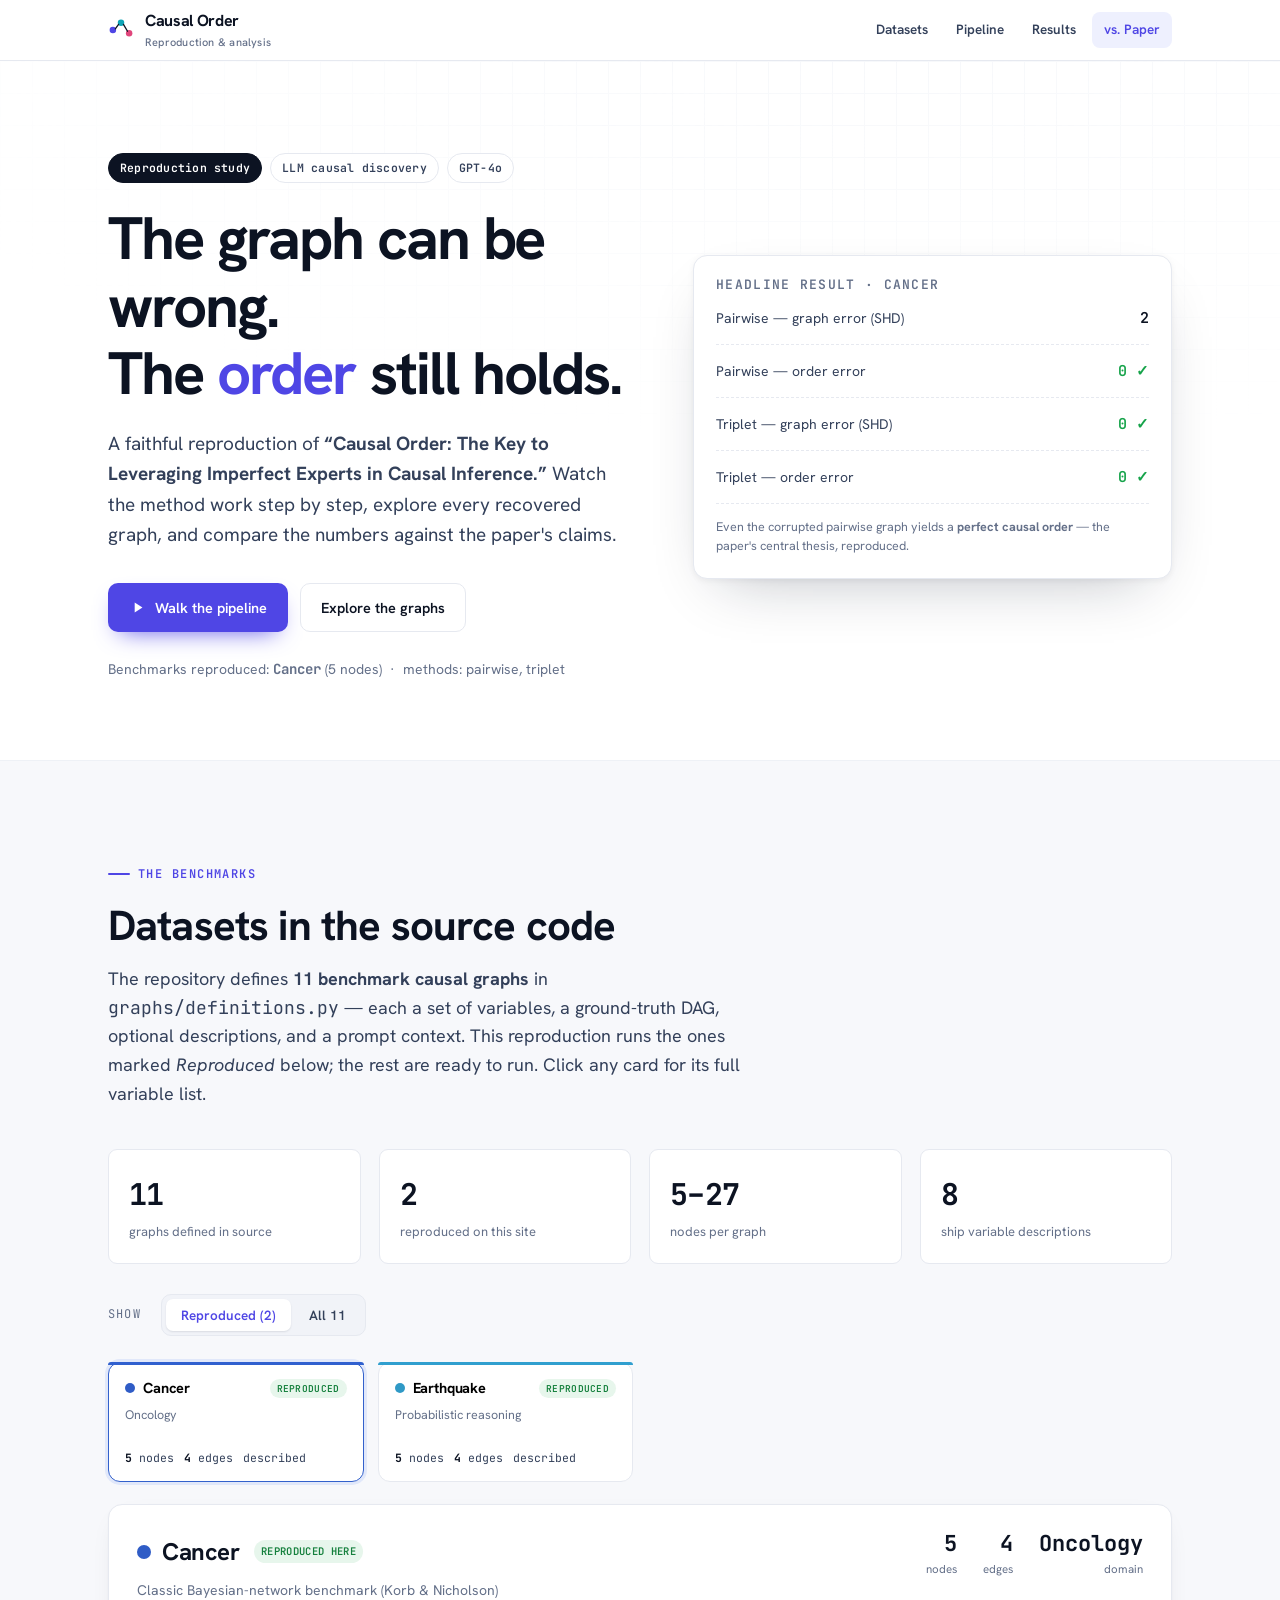
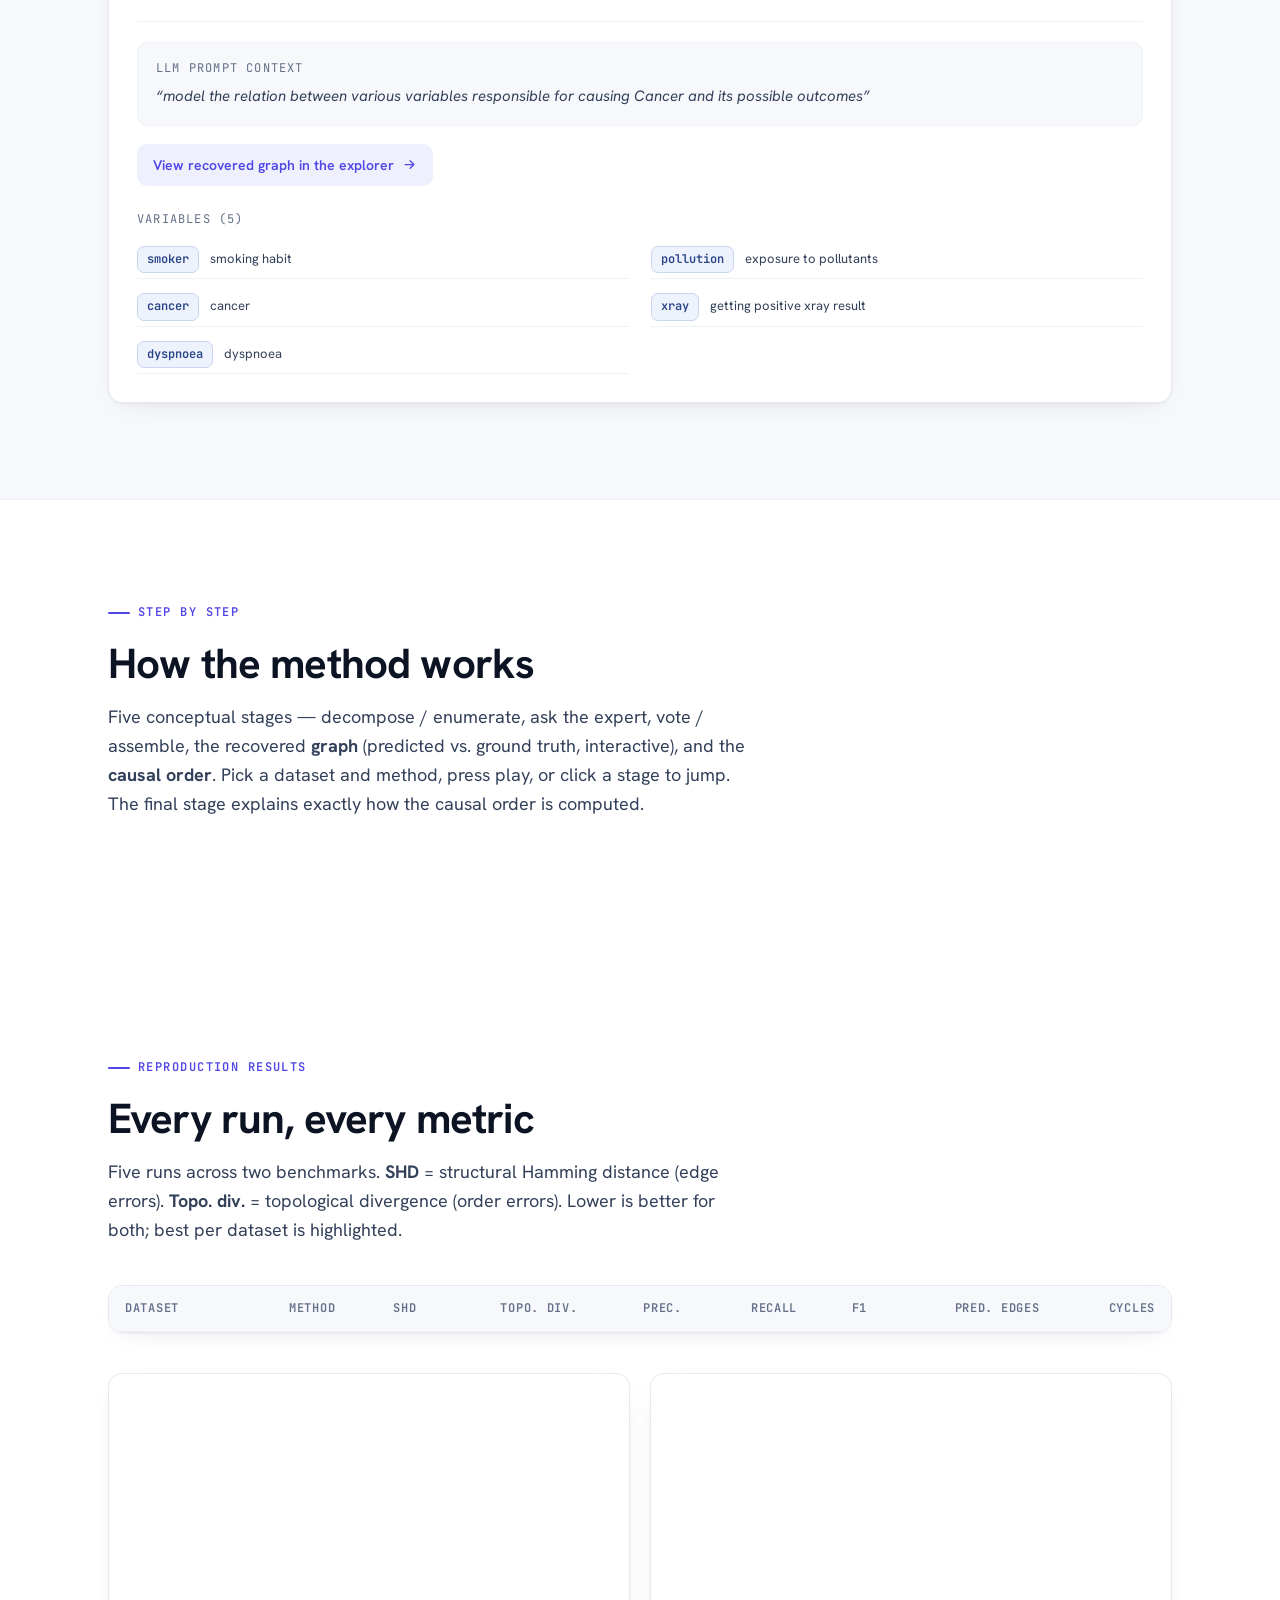
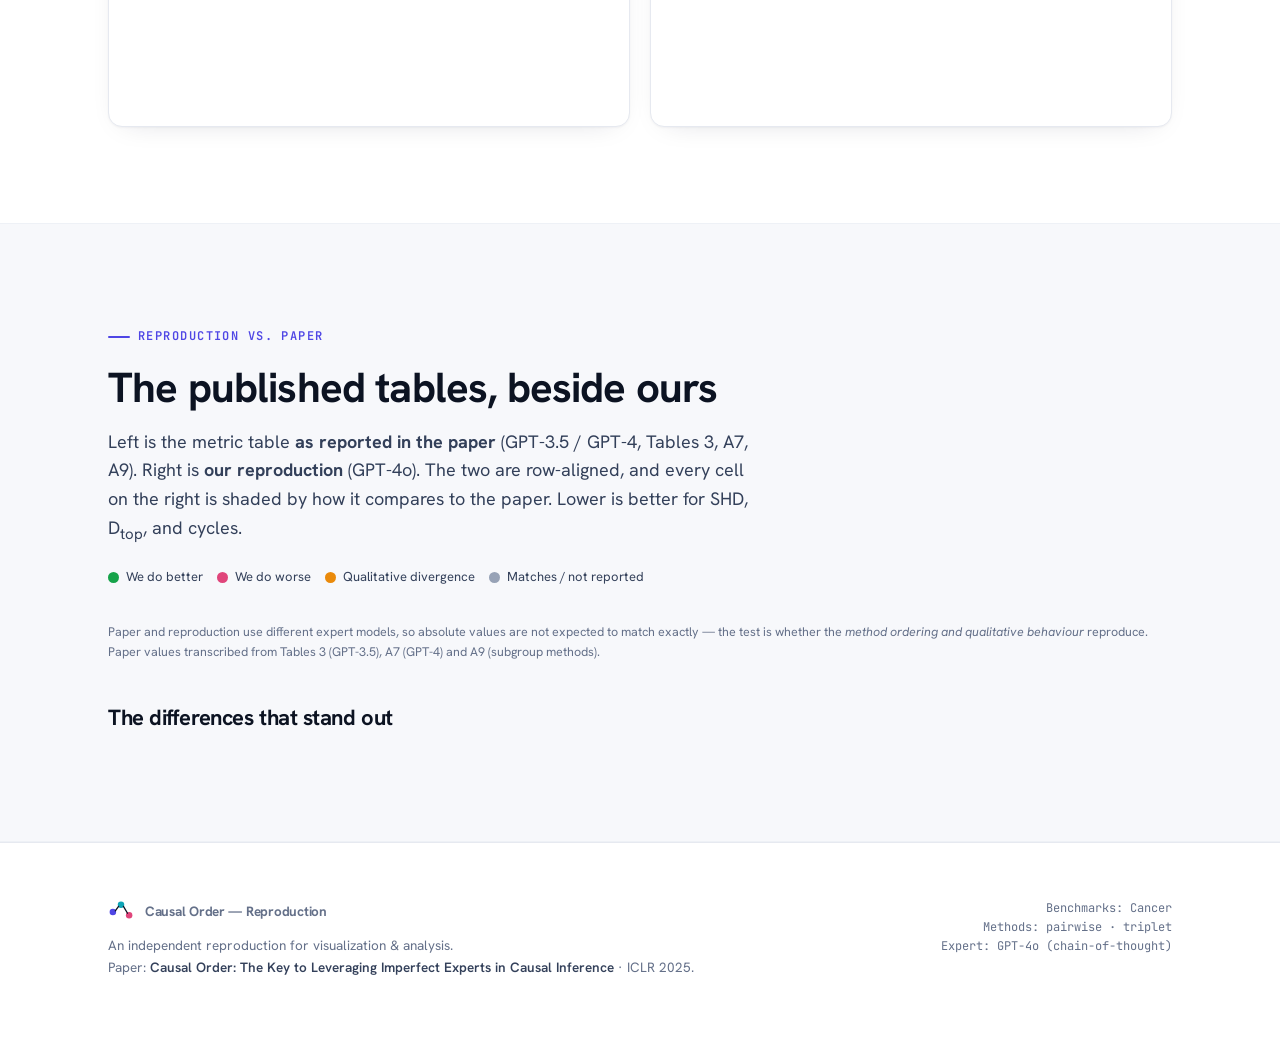
==== ui/index.html @ 35936c07 "first commit" ====
<!DOCTYPE html>
<html lang="en">
<head>
<meta charset="utf-8" />
<meta name="viewport" content="width=device-width, initial-scale=1" />
<title>Causal Order — Reproduction & Analysis</title>
<link rel="preconnect" href="https://fonts.googleapis.com" />
<link rel="preconnect" href="https://fonts.gstatic.com" crossorigin />
<link href="https://fonts.googleapis.com/css2?family=Hanken+Grotesk:wght@400;500;600;700;800&family=JetBrains+Mono:wght@400;500;600&display=swap" rel="stylesheet" />
<link rel="stylesheet" href="styles.css" />
</head>
<body>

<!-- ================= NAV ================= -->
<header class="nav">
  <div class="nav-in">
    <a class="brand" href="#top" style="text-decoration:none;color:inherit">
      <svg class="glyph" viewBox="0 0 32 32" fill="none">
        <circle cx="6" cy="16" r="4" fill="#4f46e5"/>
        <circle cx="16" cy="7" r="4" fill="#0ea5b7"/>
        <circle cx="26" cy="20" r="4" fill="#e0457b"/>
        <path d="M9 14.5 13 9M19 9l5 8.5" stroke="#0c1322" stroke-width="1.6" stroke-linecap="round"/>
      </svg>
      <span>Causal Order<small>Reproduction & analysis</small></span>
    </a>
    <nav class="nav-links">
      <a href="#datasets">Datasets</a>
      <a href="#pipeline">Pipeline</a>
      <a href="#results">Results</a>
      <a href="#comparison">vs. Paper</a>
    </nav>
  </div>
</header>

<a id="top"></a>

<!-- ================= HERO ================= -->
<section class="hero">
  <div class="hero-grid"></div>
  <div class="wrap hero-in">
    <div>
      <div class="tag-row">
        <span class="pill solid">Reproduction study</span>
        <span class="pill">LLM causal discovery</span>
        <span class="pill">GPT-4o</span>
      </div>
      <h1>The graph can be wrong.<br/>The <em style="font-style:normal;color:var(--accent)">order</em> still holds.</h1>
      <p class="sub">A faithful reproduction of <strong>“Causal Order: The Key to Leveraging Imperfect Experts in Causal Inference.”</strong> Watch the method work step by step, explore every recovered graph, and compare the numbers against the paper's claims.</p>
      <div class="cta-row">
        <a class="btn btn-primary" href="#pipeline">
          <svg width="17" height="17" viewBox="0 0 24 24" fill="currentColor"><path d="M8 5v14l11-7z"/></svg>
          Walk the pipeline
        </a>
        <a class="btn btn-ghost" href="#pipeline">Explore the graphs</a>
      </div>
      <p class="by" id="hero-benchmarks">Benchmarks reproduced: <b class="mono">Cancer</b> (5 nodes) &nbsp;·&nbsp; methods: pairwise, triplet</p>
    </div>

    <div class="verdict">
      <h4>Headline result · Cancer</h4>
      <div class="verdict-row"><span class="lab">Pairwise — graph error (SHD)</span><span class="val">2</span></div>
      <div class="verdict-row"><span class="lab">Pairwise — order error</span><span class="val delta-good">0 ✓</span></div>
      <div class="verdict-row"><span class="lab">Triplet — graph error (SHD)</span><span class="val delta-good">0 ✓</span></div>
      <div class="verdict-row"><span class="lab">Triplet — order error</span><span class="val delta-good">0 ✓</span></div>
      <p class="muted" style="font-size:12.5px;margin-top:14px;line-height:1.5">Even the corrupted pairwise graph yields a <b>perfect causal order</b> — the paper's central thesis, reproduced.</p>
    </div>
  </div>
</section>

<!-- ================= DATASETS ================= -->
<section id="datasets" class="band tint">
  <div class="wrap">
    <div class="eyebrow">The benchmarks</div>
    <h2 class="section-title">Datasets in the source code</h2>
    <p class="section-lead">The repository defines <strong>11 benchmark causal graphs</strong> in <code class="mono">graphs/definitions.py</code> — each a set of variables, a ground-truth DAG, optional descriptions, and a prompt context. This reproduction runs the ones marked <em>Reproduced</em> below; the rest are ready to run. Click any card for its full variable list.</p>
    <div class="mt-l" id="datasets-root"></div>
  </div>
</section>

<!-- ================= PIPELINE ================= -->
<section id="pipeline" class="band">
  <div class="wrap">
    <div class="eyebrow">Step by step</div>
    <h2 class="section-title">How the method works</h2>
    <p class="section-lead">Five conceptual stages — decompose / enumerate, ask the expert, vote / assemble, the recovered <strong>graph</strong> (predicted vs. ground truth, interactive), and the <strong>causal order</strong>. Pick a dataset and method, press play, or click a stage to jump. The final stage explains exactly how the causal order is computed.</p>
    <div class="mt-l" id="pipeline-root"></div>
  </div>
</section>

<!-- ================= RESULTS ================= -->
<section id="results" class="band">
  <div class="wrap">
    <div class="eyebrow">Reproduction results</div>
    <h2 class="section-title">Every run, every metric</h2>
    <p class="section-lead"><span id="results-summary">Five runs across two benchmarks.</span> <b>SHD</b> = structural Hamming distance (edge errors). <b>Topo. div.</b> = topological divergence (order errors). Lower is better for both; best per dataset is highlighted.</p>

    <div class="tbl-wrap mt-l">
      <table class="metrics">
        <thead>
          <tr>
            <th>Dataset</th><th>Method</th><th>SHD</th><th>Topo. div.</th>
            <th>Prec.</th><th>Recall</th><th>F1</th><th>Pred. edges</th><th>Cycles</th>
          </tr>
        </thead>
        <tbody id="metrics-tbody"></tbody>
      </table>
    </div>

    <div class="card-grid cols-2 mt-l">
      <div class="card"><div style="height:300px"><canvas id="chart-shd"></canvas></div></div>
      <div class="card"><div style="height:300px"><canvas id="chart-topo"></canvas></div></div>
    </div>
  </div>
</section>

<!-- ================= COMPARISON / CLAIMS ================= -->
<section id="comparison" class="band tint">
  <div class="wrap">
    <div class="eyebrow">Reproduction vs. paper</div>
    <h2 class="section-title">The published tables, beside ours</h2>
    <p class="section-lead">Left is the metric table <strong>as reported in the paper</strong> (GPT-3.5 / GPT-4, Tables 3, A7, A9). Right is <strong>our reproduction</strong> (GPT-4o). The two are row-aligned, and every cell on the right is shaded by how it compares to the paper. Lower is better for SHD, D<sub>top</sub>, and cycles.</p>

    <div class="legend mt-m" style="margin-bottom:20px">
      <span class="item"><span class="dot" style="background:var(--c-correct)"></span>We do better</span>
      <span class="item"><span class="dot" style="background:var(--c-extra)"></span>We do worse</span>
      <span class="item"><span class="dot" style="background:var(--c-reversed)"></span>Qualitative divergence</span>
      <span class="item"><span class="dot" style="background:var(--faint)"></span>Matches / not reported</span>
    </div>

    <div class="compare-pair" id="compare-pair"></div>

    <p class="muted" style="font-size:12.5px;margin-top:14px">Paper and reproduction use different expert models, so absolute values are not expected to match exactly — the test is whether the <em>method ordering and qualitative behaviour</em> reproduce. Paper values transcribed from Tables 3 (GPT-3.5), A7 (GPT-4) and A9 (subgroup methods).</p>

    <h3 style="font-size:22px;margin:44px 0 14px;letter-spacing:-.02em">The differences that stand out</h3>
    <div class="diff-grid" id="diff-grid"></div>
  </div>
</section>

<!-- ================= FOOTER ================= -->
<footer class="footer">
  <div class="wrap footer-grid">
    <div>
      <div class="brand" style="margin-bottom:10px">
        <svg class="glyph" viewBox="0 0 32 32" fill="none" width="22" height="22">
          <circle cx="6" cy="16" r="4" fill="#4f46e5"/><circle cx="16" cy="7" r="4" fill="#0ea5b7"/><circle cx="26" cy="20" r="4" fill="#e0457b"/>
          <path d="M9 14.5 13 9M19 9l5 8.5" stroke="#0c1322" stroke-width="1.6" stroke-linecap="round"/>
        </svg>
        <span>Causal Order — Reproduction</span>
      </div>
      <p>An independent reproduction for visualization &amp; analysis.<br/>Paper: <a href="https://arxiv.org/pdf/2310.15117" target="_blank" rel="noopener">Causal Order: The Key to Leveraging Imperfect Experts in Causal Inference</a> · ICLR 2025.</p>
    </div>
    <div style="text-align:right">
      <p class="mono" id="footer-benchmarks" style="font-size:12px">Benchmarks: Cancer<br/>Methods: pairwise · triplet<br/>Expert: GPT-4o (chain-of-thought)</p>
    </div>
  </div>
</footer>

<!-- ================= SCRIPTS ================= -->
<script src="vendor/vis-network.min.js"></script>
<script src="vendor/chart.umd.min.js"></script>
<script src="data/traces_report.js"></script>
<script src="data/paper_reference.js"></script>
<script src="js/core.js"></script>
<script src="js/datasets.js"></script>
<script src="js/datasets_view.js"></script>
<script src="js/graph.js"></script>
<script src="js/pipeline.js"></script>
<script src="js/app.js"></script>
</body>
</html>
---- ui/styles.css ----
/* ============================================================
   Causal Order — Reproduction Site
   Design system + layout
   ============================================================ */

:root {
  /* Type */
  --font-sans: "Hanken Grotesk", -apple-system, BlinkMacSystemFont, "Segoe UI", sans-serif;
  --font-mono: "JetBrains Mono", ui-monospace, "SF Mono", Menlo, monospace;

  /* Ink + surfaces */
  --ink:        #0c1322;
  --ink-2:      #33405a;
  --muted:      #647089;
  --faint:      #97a2b6;
  --line:       #e6e9f0;
  --line-soft:  #eef1f6;
  --bg:         #ffffff;
  --bg-tint:    #f7f8fb;
  --bg-sink:    #f1f3f8;

  /* Brand */
  --accent:     #4f46e5;   /* indigo */
  --accent-2:   #0ea5b7;   /* teal   */
  --accent-ink: #3730a3;
  --accent-wash:#eef0fe;

  /* Semantic edge categories */
  --c-correct:   #16a34a;
  --c-correct-w: #e7f6ec;
  --c-reversed:  #ea8a0b;
  --c-reversed-w:#fdf0db;
  --c-extra:     #e0457b;
  --c-extra-w:   #fce4ee;
  --c-missing:   #94a3b8;
  --c-missing-w: #eef1f5;
  --c-uncertain: #8b5cf6;
  --c-uncertain-w:#f1ecfd;

  --radius:   14px;
  --radius-s: 9px;
  --shadow:   0 1px 2px rgba(13,22,44,.04), 0 8px 28px -16px rgba(13,22,44,.18);
  --shadow-lg:0 2px 6px rgba(13,22,44,.05), 0 24px 60px -28px rgba(13,22,44,.30);

  --maxw: 1120px;
}

* { box-sizing: border-box; }
html { scroll-behavior: smooth; scroll-padding-top: 76px; }

body {
  margin: 0;
  font-family: var(--font-sans);
  color: var(--ink);
  background: var(--bg);
  line-height: 1.6;
  -webkit-font-smoothing: antialiased;
  text-rendering: optimizeLegibility;
}

h1, h2, h3, h4 { font-weight: 700; line-height: 1.12; letter-spacing: -.02em; margin: 0; }
p { margin: 0; }
a { color: var(--accent); text-decoration: none; }
a:hover { text-decoration: underline; }

.mono { font-family: var(--font-mono); }
.wrap { max-width: var(--maxw); margin: 0 auto; padding: 0 28px; }

/* ---------- Top nav ---------- */
.nav {
  position: sticky; top: 0; z-index: 100;
  background: rgba(255,255,255,.82);
  backdrop-filter: saturate(180%) blur(14px);
  border-bottom: 1px solid var(--line);
}
.nav-in {
  max-width: var(--maxw); margin: 0 auto; padding: 0 28px;
  height: 60px; display: flex; align-items: center; gap: 22px;
}
.brand { display: flex; align-items: center; gap: 11px; font-weight: 700; letter-spacing: -.02em; }
.brand .glyph {
  width: 26px; height: 26px; flex: none;
}
.brand small { display: block; font-weight: 500; font-size: 11px; color: var(--muted); letter-spacing: .02em; }
.nav-links { display: flex; gap: 4px; margin-left: auto; }
.nav-links a {
  color: var(--ink-2); font-size: 13.5px; font-weight: 600;
  padding: 7px 12px; border-radius: 8px; text-decoration: none;
  transition: background .15s, color .15s;
}
.nav-links a:hover { background: var(--bg-sink); color: var(--ink); }
.nav-links a.active { color: var(--accent); background: var(--accent-wash); }
.nav-ghost { font-size: 13px; font-weight: 600; color: var(--muted); }

@media (max-width: 860px){ .nav-links { display: none; } }

/* ---------- Section frame ---------- */
section { scroll-margin-top: 70px; }
.band { padding: 96px 0; }
.band.tint { background: var(--bg-tint); border-top: 1px solid var(--line-soft); border-bottom: 1px solid var(--line-soft); }
.band.sink { background: var(--bg-sink); }

.eyebrow {
  display: inline-flex; align-items: center; gap: 8px;
  font-family: var(--font-mono); font-size: 12px; font-weight: 600;
  letter-spacing: .12em; text-transform: uppercase; color: var(--accent);
  margin-bottom: 18px;
}
.eyebrow::before { content:""; width: 22px; height: 2px; background: var(--accent); border-radius: 2px; }
.section-title { font-size: clamp(28px, 4vw, 42px); }
.section-lead { font-size: 18px; color: var(--ink-2); max-width: 64ch; margin-top: 16px; }

/* ---------- Hero ---------- */
.hero { position: relative; overflow: hidden; padding: 92px 0 80px; }
.hero-grid {
  position: absolute; inset: 0; pointer-events: none; opacity: .5;
  background-image:
    linear-gradient(var(--line-soft) 1px, transparent 1px),
    linear-gradient(90deg, var(--line-soft) 1px, transparent 1px);
  background-size: 32px 32px;
  -webkit-mask-image: radial-gradient(120% 80% at 70% 0%, #000 0%, transparent 70%);
          mask-image: radial-gradient(120% 80% at 70% 0%, #000 0%, transparent 70%);
}
.hero-in { position: relative; display: grid; grid-template-columns: 1.05fr .95fr; gap: 56px; align-items: center; }
.tag-row { display: flex; flex-wrap: wrap; gap: 8px; margin-bottom: 22px; }
.pill {
  font-family: var(--font-mono); font-size: 11.5px; font-weight: 600; letter-spacing: .02em;
  padding: 5px 11px; border-radius: 999px; border: 1px solid var(--line);
  background: #fff; color: var(--ink-2);
}
.pill.solid { background: var(--ink); color: #fff; border-color: var(--ink); }
.hero h1 { font-size: clamp(34px, 5.4vw, 60px); letter-spacing: -.035em; }
.hero .sub { font-size: 19px; color: var(--ink-2); margin-top: 22px; max-width: 54ch; }
.hero .by { margin-top: 26px; font-size: 14px; color: var(--muted); }
.cta-row { display: flex; flex-wrap: wrap; gap: 12px; margin-top: 32px; }
.btn {
  display: inline-flex; align-items: center; gap: 9px;
  font-weight: 600; font-size: 14.5px; padding: 12px 20px; border-radius: 10px;
  border: 1px solid transparent; cursor: pointer; transition: transform .12s, box-shadow .15s, background .15s;
}
.btn:hover { text-decoration: none; transform: translateY(-1px); }
.btn-primary { background: var(--accent); color: #fff; box-shadow: 0 10px 24px -12px var(--accent); }
.btn-primary:hover { background: #4338ca; }
.btn-ghost { background: #fff; color: var(--ink); border-color: var(--line); }
.btn-ghost:hover { border-color: var(--faint); }

/* Hero verdict card */
.verdict {
  background: #fff; border: 1px solid var(--line); border-radius: var(--radius);
  box-shadow: var(--shadow-lg); padding: 22px;
}
.verdict h4 { font-size: 13px; text-transform: uppercase; letter-spacing: .1em; color: var(--muted); font-family: var(--font-mono); font-weight: 600; }
.verdict-row { display: flex; align-items: baseline; justify-content: space-between; gap: 16px; padding: 14px 0; border-bottom: 1px dashed var(--line); }
.verdict-row:last-child { border-bottom: 0; padding-bottom: 2px; }
.verdict-row .lab { font-size: 14px; color: var(--ink-2); }
.verdict-row .val { font-family: var(--font-mono); font-weight: 600; font-size: 15px; }
.delta-good { color: var(--c-correct); }
.delta-bad  { color: var(--c-extra); }

@media (max-width: 920px){
  .hero-in { grid-template-columns: 1fr; gap: 40px; }
}

/* ---------- Stat strip ---------- */
.stat-strip { display: grid; grid-template-columns: repeat(4, 1fr); gap: 18px; margin-top: 4px; }
.stat {
  background: #fff; border: 1px solid var(--line); border-radius: var(--radius-s); padding: 20px;
}
.stat .n { font-family: var(--font-mono); font-size: 30px; font-weight: 700; letter-spacing: -.02em; }
.stat .l { font-size: 13px; color: var(--muted); margin-top: 4px; }
@media (max-width: 760px){ .stat-strip { grid-template-columns: repeat(2,1fr); } }

/* ---------- Generic card ---------- */
.card {
  background: #fff; border: 1px solid var(--line); border-radius: var(--radius);
  box-shadow: var(--shadow); padding: 26px;
}
.card-grid { display: grid; gap: 20px; }
.cols-2 { grid-template-columns: 1fr 1fr; }
.cols-3 { grid-template-columns: repeat(3,1fr); }
@media (max-width: 860px){ .cols-2, .cols-3 { grid-template-columns: 1fr; } }

/* ---------- Toggles / segmented ---------- */
.controls { display: flex; flex-wrap: wrap; gap: 18px; align-items: center; margin-bottom: 26px; }
.seg { display: inline-flex; background: var(--bg-sink); border: 1px solid var(--line); border-radius: 10px; padding: 4px; gap: 3px; }
.seg button {
  font-family: var(--font-sans); font-weight: 600; font-size: 13.5px;
  border: 0; background: transparent; color: var(--ink-2); cursor: pointer;
  padding: 7px 15px; border-radius: 7px; transition: all .15s; white-space: nowrap;
}
.seg button:hover { color: var(--ink); }
.seg button.on { background: #fff; color: var(--accent); box-shadow: 0 1px 2px rgba(13,22,44,.10); }
.seg-label { font-size: 12px; font-family: var(--font-mono); text-transform: uppercase; letter-spacing: .1em; color: var(--muted); margin-right: 2px; }

/* ---------- Legend ---------- */
.legend { display: flex; flex-wrap: wrap; gap: 14px; }
.legend .item { display: inline-flex; align-items: center; gap: 7px; font-size: 13px; color: var(--ink-2); }
.swatch { width: 22px; height: 0; border-top-width: 3px; border-top-style: solid; border-radius: 3px; }
.swatch.dash { border-top-style: dashed; }
.dot { width: 11px; height: 11px; border-radius: 50%; }

/* ---------- Graph panels ---------- */
.graph-pair { display: grid; grid-template-columns: 1fr 1fr; gap: 20px; }
@media (max-width: 860px){ .graph-pair { grid-template-columns: 1fr; } }
.graph-card { background: #fff; border: 1px solid var(--line); border-radius: var(--radius); overflow: hidden; box-shadow: var(--shadow); }
.graph-head { display: flex; align-items: center; justify-content: space-between; padding: 14px 18px; border-bottom: 1px solid var(--line-soft); }
.graph-head h4 { font-size: 15px; }
.graph-head .tag { font-family: var(--font-mono); font-size: 11px; color: var(--muted); }
.graph-canvas { height: 420px; background:
  radial-gradient(circle at 1px 1px, var(--line) 1px, transparent 0) 0 0 / 22px 22px;
  background-color: #fcfcfe; }
.graph-canvas.tall { height: 480px; }

/* ---------- Metric table ---------- */
.tbl-wrap { overflow-x: auto; border: 1px solid var(--line); border-radius: var(--radius); background: #fff; box-shadow: var(--shadow); }
table.metrics { width: 100%; border-collapse: collapse; font-size: 14px; min-width: 720px; }
table.metrics th, table.metrics td { padding: 13px 16px; text-align: right; border-bottom: 1px solid var(--line-soft); }
table.metrics th { font-size: 12px; font-family: var(--font-mono); text-transform: uppercase; letter-spacing: .06em; color: var(--muted); font-weight: 600; background: var(--bg-tint); position: sticky; top: 0; }
table.metrics td:first-child, table.metrics th:first-child { text-align: left; }
table.metrics tbody tr:hover { background: var(--bg-tint); }
table.metrics td.num { font-family: var(--font-mono); }
table.metrics .best { color: var(--c-correct); font-weight: 700; }

/* comparison table */
.th-sub { display: block; font-size: 9.5px; font-weight: 500; letter-spacing: .02em; text-transform: none; color: var(--faint); margin-top: 2px; }
td.cmp { white-space: nowrap; }
.cmp-paper { color: var(--muted); }
.cmp-arrow { color: var(--faint); margin: 0 6px; font-size: 12px; }
.cmp-ours { font-weight: 700; padding: 2px 7px; border-radius: 6px; }
.cmp-match .cmp-ours { color: var(--ink-2); }
.cmp-better .cmp-ours { color: #15803d; background: var(--c-correct-w); }
.cmp-worse .cmp-ours { color: #be185d; background: var(--c-extra-w); }
.cmp-diverge .cmp-ours { color: #b45309; background: var(--c-reversed-w); }
.cmp-note { font-size: 12.5px; color: var(--ink-2); white-space: normal; max-width: 360px; line-height: 1.5; }
.cmp-alt { display: block; font-family: var(--font-mono); font-size: 10.5px; color: var(--faint); margin-top: 4px; }

/* two published-style tables side by side */
.compare-pair { display: grid; grid-template-columns: 1fr 1fr; gap: 20px; align-items: start; }
@media (max-width: 860px){ .compare-pair { grid-template-columns: 1fr; } }
.cp-card { background: #fff; border: 1px solid var(--line); border-radius: var(--radius); box-shadow: var(--shadow); overflow: hidden; }
.cp-ours { border-color: #cdd2fb; box-shadow: 0 0 0 1px #cdd2fb, var(--shadow); }
.cp-head { display: flex; align-items: center; justify-content: space-between; gap: 12px; padding: 16px 18px; border-bottom: 1px solid var(--line-soft); }
.cp-paper .cp-head { background: var(--bg-tint); }
.cp-ours .cp-head { background: var(--accent-wash); }
.cp-head h4 { font-size: 16px; }
.cp-sub { display: block; font-family: var(--font-mono); font-size: 11px; color: var(--muted); margin-top: 3px; }
.cp-tag { font-family: var(--font-mono); font-size: 10.5px; font-weight: 600; text-transform: uppercase; letter-spacing: .04em; padding: 4px 9px; border-radius: 999px; background: #fff; border: 1px solid var(--line); color: var(--ink-2); white-space: nowrap; }
.cp-ours .cp-tag { background: var(--accent); color: #fff; border-color: var(--accent); }
table.cp-table { min-width: 0; }
table.cp-table th { background: transparent; }
.cp-run { white-space: nowrap; }
.cp-run .cp-g { font-weight: 700; margin-right: 8px; }
.cp-cell { font-weight: 700; }
.cp-cell.cmp-better { color: #15803d; background: var(--c-correct-w); }
.cp-cell.cmp-worse  { color: #be185d; background: var(--c-extra-w); }
.cp-cell.cmp-diverge{ color: #b45309; background: var(--c-reversed-w); }
.cp-cell.cmp-match  { color: var(--ink-2); }

/* key-difference cards */
.diff-grid { display: grid; grid-template-columns: repeat(3, 1fr); gap: 16px; }
@media (max-width: 900px){ .diff-grid { grid-template-columns: 1fr; } }
.diff-card { background: #fff; border: 1px solid var(--line); border-left-width: 4px; border-radius: var(--radius-s); padding: 18px; box-shadow: var(--shadow); }
.diff-better  { border-left-color: var(--c-correct); }
.diff-worse   { border-left-color: var(--c-extra); }
.diff-diverge { border-left-color: var(--c-reversed); }
.diff-top { display: flex; align-items: center; justify-content: space-between; gap: 10px; margin-bottom: 14px; }
.diff-run { font-weight: 700; font-size: 14.5px; letter-spacing: -.01em; }
.diff-badge { font-size: 11px; font-weight: 700; padding: 4px 9px; border-radius: 999px; white-space: nowrap; }
.diff-b-better  { background: var(--c-correct-w); color: #15803d; }
.diff-b-worse   { background: var(--c-extra-w); color: #be185d; }
.diff-b-diverge { background: var(--c-reversed-w); color: #b45309; }
.diff-nums { display: flex; flex-wrap: wrap; gap: 8px; margin-bottom: 13px; }
.dpill { display: inline-flex; flex-direction: column; gap: 2px; background: var(--bg-tint); border: 1px solid var(--line-soft); border-radius: 8px; padding: 7px 10px; }
.dpill-l { font-family: var(--font-mono); font-size: 10px; text-transform: uppercase; letter-spacing: .04em; color: var(--muted); }
.dpill-l sub { font-size: 8px; }
.dpill-v { font-family: var(--font-mono); font-size: 14px; color: var(--faint); }
.dpill-paper { color: var(--muted); font-weight: 600; }
.dpill-ours { color: var(--ink); font-weight: 700; margin-left: 2px; }
.diff-note { font-size: 13px; color: var(--ink-2); line-height: 1.55; }
.diff-alt { font-size: 10.5px; color: var(--faint); margin-top: 8px; }
.row-method { display: flex; align-items: center; gap: 9px; font-weight: 600; }
.chip { font-family: var(--font-mono); font-size: 11px; padding: 2px 8px; border-radius: 6px; background: var(--bg-sink); color: var(--ink-2); }
.chip.tri { background: var(--accent-wash); color: var(--accent-ink); }
.chip.quad{ background: #e6f7f4; color: #0f766e; }
.chip.pair{ background: #fbeae5; color: #b4451f; }

/* ---------- Pipeline ---------- */
.pipe-stage-rail { display: flex; gap: 8px; flex-wrap: wrap; margin-bottom: 22px; }
.pipe-stage-btn {
  flex: 1 1 0; min-width: 120px; text-align: left; cursor: pointer;
  background: #fff; border: 1px solid var(--line); border-radius: 10px; padding: 12px 14px;
  transition: all .15s;
}
.pipe-stage-btn:hover { border-color: var(--faint); }
.pipe-stage-btn.on { border-color: var(--accent); box-shadow: 0 0 0 3px var(--accent-wash); }
.pipe-stage-btn .k { font-family: var(--font-mono); font-size: 11px; color: var(--muted); }
.pipe-stage-btn .t { font-weight: 700; font-size: 14px; margin-top: 3px; }
.pipe-stage-btn.done .k { color: var(--c-correct); }

.pipe-canvas { min-height: 440px; background: #fff; border: 1px solid var(--line); border-radius: var(--radius); box-shadow: var(--shadow); padding: 30px; position: relative; overflow: hidden; }
.pipe-controls { display: flex; align-items: center; gap: 12px; margin-top: 18px; }
.icon-btn { width: 42px; height: 42px; border-radius: 10px; border: 1px solid var(--line); background: #fff; cursor: pointer; display: grid; place-items: center; color: var(--ink); transition: all .15s; }
.icon-btn:hover { border-color: var(--faint); background: var(--bg-tint); }
.icon-btn.primary { background: var(--accent); color: #fff; border-color: var(--accent); }
.progress { flex: 1; height: 6px; background: var(--bg-sink); border-radius: 999px; overflow: hidden; }
.progress > i { display: block; height: 100%; width: 0; background: var(--accent); border-radius: 999px; transition: width .4s ease; }

.stage-title { font-size: 22px; margin-bottom: 4px; }
.stage-sub { color: var(--muted); font-size: 14.5px; margin-bottom: 22px; }

/* fade-in helper */
.fx { opacity: 0; transform: translateY(8px); }
.fx.in { opacity: 1; transform: none; transition: opacity .5s ease, transform .5s ease; }

/* node token */
.ntok { display: inline-flex; align-items: center; gap: 7px; padding: 5px 11px; border-radius: 999px; font-size: 13px; font-weight: 600; border: 1px solid var(--line); background: #fff; }
.ntok .dot { width: 9px; height: 9px; }

/* how-the-order-is-computed */
.order-how { background: linear-gradient(180deg, #fff, var(--bg-tint)); }
.how-steps { display: grid; grid-template-columns: 1fr 1fr; gap: 16px 26px; }
@media (max-width: 760px){ .how-steps { grid-template-columns: 1fr; } }
.how-step { display: flex; gap: 13px; align-items: flex-start; }
.how-k { flex: none; width: 28px; height: 28px; border-radius: 8px; display: grid; place-items: center; font-family: var(--font-mono); font-weight: 700; font-size: 13px; color: #fff; background: var(--accent); }
.how-t { font-weight: 700; font-size: 15px; margin-bottom: 3px; letter-spacing: -.01em; }
.how-b { font-size: 13.5px; color: var(--ink-2); line-height: 1.55; }
.how-b .mono, .how-metric .mono { font-size: 12.5px; background: var(--bg-sink); padding: 1px 5px; border-radius: 5px; }
.how-formula { margin-top: 20px; padding-top: 18px; border-top: 1px dashed var(--line); font-size: 14px; color: var(--ink-2); line-height: 1.6; }
.how-formula b { color: var(--ink); }
.how-metric { margin-top: 14px; background: var(--accent-wash); border: 1px solid #dfe3fd; border-radius: 10px; padding: 12px 15px; font-size: 13.5px; color: var(--accent-ink); }
.how-metric .how-arrow { color: var(--accent); margin: 0 7px; font-weight: 700; }
.how-metric .mono { background: #fff; }

/* subgroup chips */
.subgroup-grid { display: flex; flex-wrap: wrap; gap: 8px; }
.subgroup {
  font-family: var(--font-mono); font-size: 12px; padding: 7px 11px; border-radius: 8px;
  border: 1px solid var(--line); background: var(--bg-tint); color: var(--ink-2);
}

/* prompt bubble */
.prompt-box { background: var(--ink); color: #e8ebf2; border-radius: 12px; padding: 18px 20px; font-family: var(--font-mono); font-size: 13px; line-height: 1.7; }
.prompt-box .role { color: #8ea2c4; }
.prompt-box .hl { color: #8fe0a8; }
.prompt-box .hl2 { color: #f0b866; }

/* vote bars */
.vote-list { display: flex; flex-direction: column; gap: 9px; }
.vote-item { display: grid; grid-template-columns: 200px 1fr; gap: 14px; align-items: center; font-size: 13px; }
.vote-pair { font-family: var(--font-mono); font-size: 12px; color: var(--ink-2); }
.vote-track { display: flex; height: 24px; border-radius: 6px; overflow: hidden; background: var(--bg-sink); }
.vote-seg { display: grid; place-items: center; font-size: 11px; font-family: var(--font-mono); color: #fff; font-weight: 600; min-width: 0; }

/* ---------- Claim verification ---------- */
.claim {
  display: grid; grid-template-columns: 44px 1fr auto; gap: 18px; align-items: start;
  padding: 22px; border: 1px solid var(--line); border-radius: var(--radius); background: #fff;
  box-shadow: var(--shadow);
}
.claim + .claim { margin-top: 16px; }
.claim .num { font-family: var(--font-mono); font-size: 13px; font-weight: 700; color: #fff; background: var(--ink); width: 44px; height: 44px; border-radius: 11px; display: grid; place-items: center; }
.claim h4 { font-size: 17px; margin-bottom: 7px; }
.claim p { color: var(--ink-2); font-size: 14.5px; }
.claim .evidence { margin-top: 12px; font-size: 13.5px; color: var(--muted); border-left: 3px solid var(--line); padding-left: 14px; }
.claim .evidence b { color: var(--ink); font-family: var(--font-mono); }
.verdict-badge { display: inline-flex; align-items: center; gap: 7px; font-size: 12.5px; font-weight: 700; padding: 6px 12px; border-radius: 999px; white-space: nowrap; }
.vb-yes { background: var(--c-correct-w); color: #15803d; }
.vb-part{ background: var(--c-reversed-w); color: #b45309; }
.vb-no  { background: var(--c-extra-w); color: #be185d; }

@media (max-width: 680px){ .claim { grid-template-columns: 1fr; } .claim .num { width: 38px; height: 38px; } }

/* editable note */
.editable-note { font-size: 12.5px; color: var(--muted); background: var(--c-reversed-w); border: 1px dashed var(--c-reversed); border-radius: 9px; padding: 10px 14px; display: inline-flex; gap: 9px; align-items: center; }

/* ---------- Datasets ---------- */
.ds-grid { display: grid; grid-template-columns: repeat(4, 1fr); gap: 14px; }
@media (max-width: 1000px){ .ds-grid { grid-template-columns: repeat(3,1fr); } }
@media (max-width: 720px){ .ds-grid { grid-template-columns: repeat(2,1fr); } }
@media (max-width: 460px){ .ds-grid { grid-template-columns: 1fr; } }

.ds-card {
  text-align: left; font-family: var(--font-sans); cursor: pointer;
  background: #fff; border: 1px solid var(--line); border-radius: 12px; padding: 16px;
  transition: border-color .15s, box-shadow .15s, transform .12s; position: relative;
}
.ds-card:hover { border-color: hsl(var(--h) 55% 60%); transform: translateY(-2px); box-shadow: var(--shadow); }
.ds-card.sel { border-color: hsl(var(--h) 60% 50%); box-shadow: 0 0 0 3px hsl(var(--h) 70% 93%); }
.ds-card.repro::after {
  content: ""; position: absolute; top: -1px; left: -1px; right: -1px; height: 3px;
  background: hsl(var(--h) 62% 50%); border-radius: 12px 12px 0 0;
}
.ds-card-top { display: flex; align-items: center; gap: 8px; margin-bottom: 8px; }
.ds-dot { width: 10px; height: 10px; border-radius: 50%; flex: none; }
.ds-name { font-weight: 700; font-size: 14.5px; letter-spacing: -.01em; line-height: 1.15; }
.ds-badge {
  margin-left: auto; font-family: var(--font-mono); font-size: 9.5px; font-weight: 600; letter-spacing: .03em;
  text-transform: uppercase; padding: 3px 7px; border-radius: 999px; background: var(--c-correct-w); color: #15803d; white-space: nowrap;
}
.ds-badge.ghost { background: var(--bg-sink); color: var(--muted); }
.ds-domain { font-size: 12.5px; color: var(--muted); margin-bottom: 12px; min-height: 32px; }
.ds-nums { display: flex; flex-wrap: wrap; gap: 10px; font-size: 11.5px; color: var(--ink-2); font-family: var(--font-mono); }
.ds-nums b { color: var(--ink); }

.ds-detail { margin-top: 22px; background: #fff; border: 1px solid var(--line); border-radius: var(--radius); box-shadow: var(--shadow); padding: 28px; }
.ds-detail-head { display: flex; justify-content: space-between; align-items: flex-start; gap: 24px; flex-wrap: wrap; padding-bottom: 20px; border-bottom: 1px solid var(--line-soft); margin-bottom: 20px; }
.ds-detail-title { display: flex; align-items: center; gap: 11px; font-size: 24px; font-weight: 700; letter-spacing: -.02em; }
.ds-detail-title .ds-badge { margin-left: 4px; font-size: 10.5px; }
.ds-detail-origin { color: var(--muted); font-size: 14px; margin-top: 8px; }
.ds-detail-stats { display: flex; gap: 26px; }
.ds-detail-stats > div { text-align: right; }
.ds-detail-stats b { display: block; font-family: var(--font-mono); font-size: 22px; font-weight: 700; line-height: 1; }
.ds-detail-stats span { font-size: 11.5px; color: var(--muted); }

.ds-context { background: var(--bg-tint); border: 1px solid var(--line-soft); border-radius: 11px; padding: 16px 18px; margin-bottom: 18px; }
.ds-context p { font-size: 15px; color: var(--ink-2); font-style: italic; line-height: 1.55; }

.ds-explore { display: inline-flex; align-items: center; gap: 8px; font-weight: 600; font-size: 14px; color: var(--accent); padding: 9px 15px; border: 1px solid var(--accent-wash); background: var(--accent-wash); border-radius: 10px; transition: background .15s; }
.ds-explore:hover { background: #e0e3fd; text-decoration: none; }

.ds-nodes { display: grid; grid-template-columns: 1fr 1fr; gap: 9px 22px; }
@media (max-width: 720px){ .ds-nodes { grid-template-columns: 1fr; } }
.ds-node { display: flex; align-items: baseline; gap: 11px; padding: 5px 0; border-bottom: 1px solid var(--line-soft); }
.ds-node-name { font-family: var(--font-mono); font-size: 12px; font-weight: 600; padding: 3px 9px; border-radius: 7px; border: 1px solid; white-space: nowrap; flex: none; }
.ds-node-desc { font-size: 13px; color: var(--ink-2); }
.ds-node-desc.muted { font-style: italic; color: var(--faint); }

/* ---------- Footer ---------- */
.footer { padding: 56px 0 70px; border-top: 1px solid var(--line); color: var(--muted); font-size: 13.5px; }
.footer a { color: var(--ink-2); font-weight: 600; }
.footer-grid { display: flex; justify-content: space-between; gap: 30px; flex-wrap: wrap; }

/* ---------- misc ---------- */
.kbd { font-family: var(--font-mono); font-size: 12px; background: var(--bg-sink); border: 1px solid var(--line); border-bottom-width: 2px; border-radius: 6px; padding: 1px 7px; }
.hr { height: 1px; background: var(--line); border: 0; margin: 0; }
.lead-tight { max-width: 60ch; }
.muted { color: var(--muted); }
.center { text-align: center; }
.mt-s{margin-top:10px}.mt-m{margin-top:22px}.mt-l{margin-top:40px}
.tooltip-card { position: absolute; pointer-events: none; background: var(--ink); color: #fff; font-size: 12px; padding: 8px 11px; border-radius: 8px; box-shadow: var(--shadow-lg); z-index: 30; max-width: 240px; opacity: 0; transition: opacity .12s; font-family: var(--font-mono); }
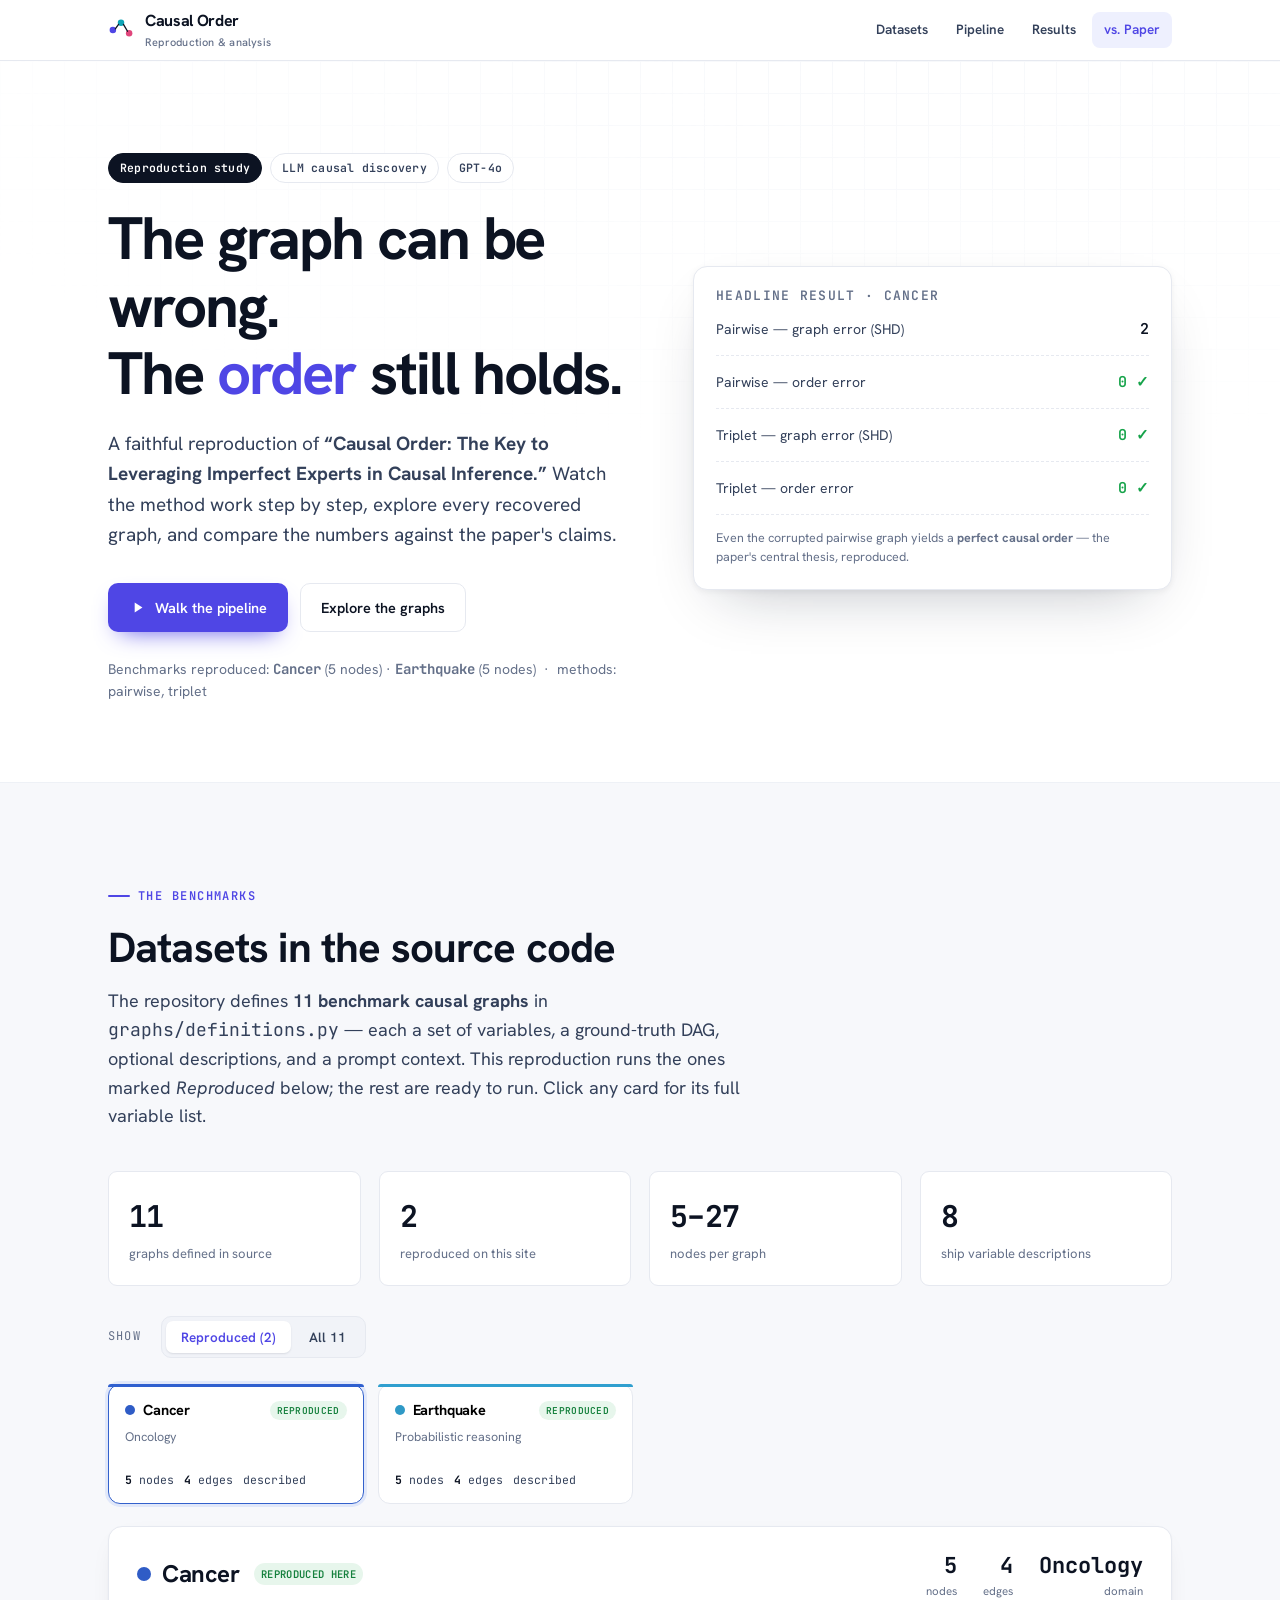
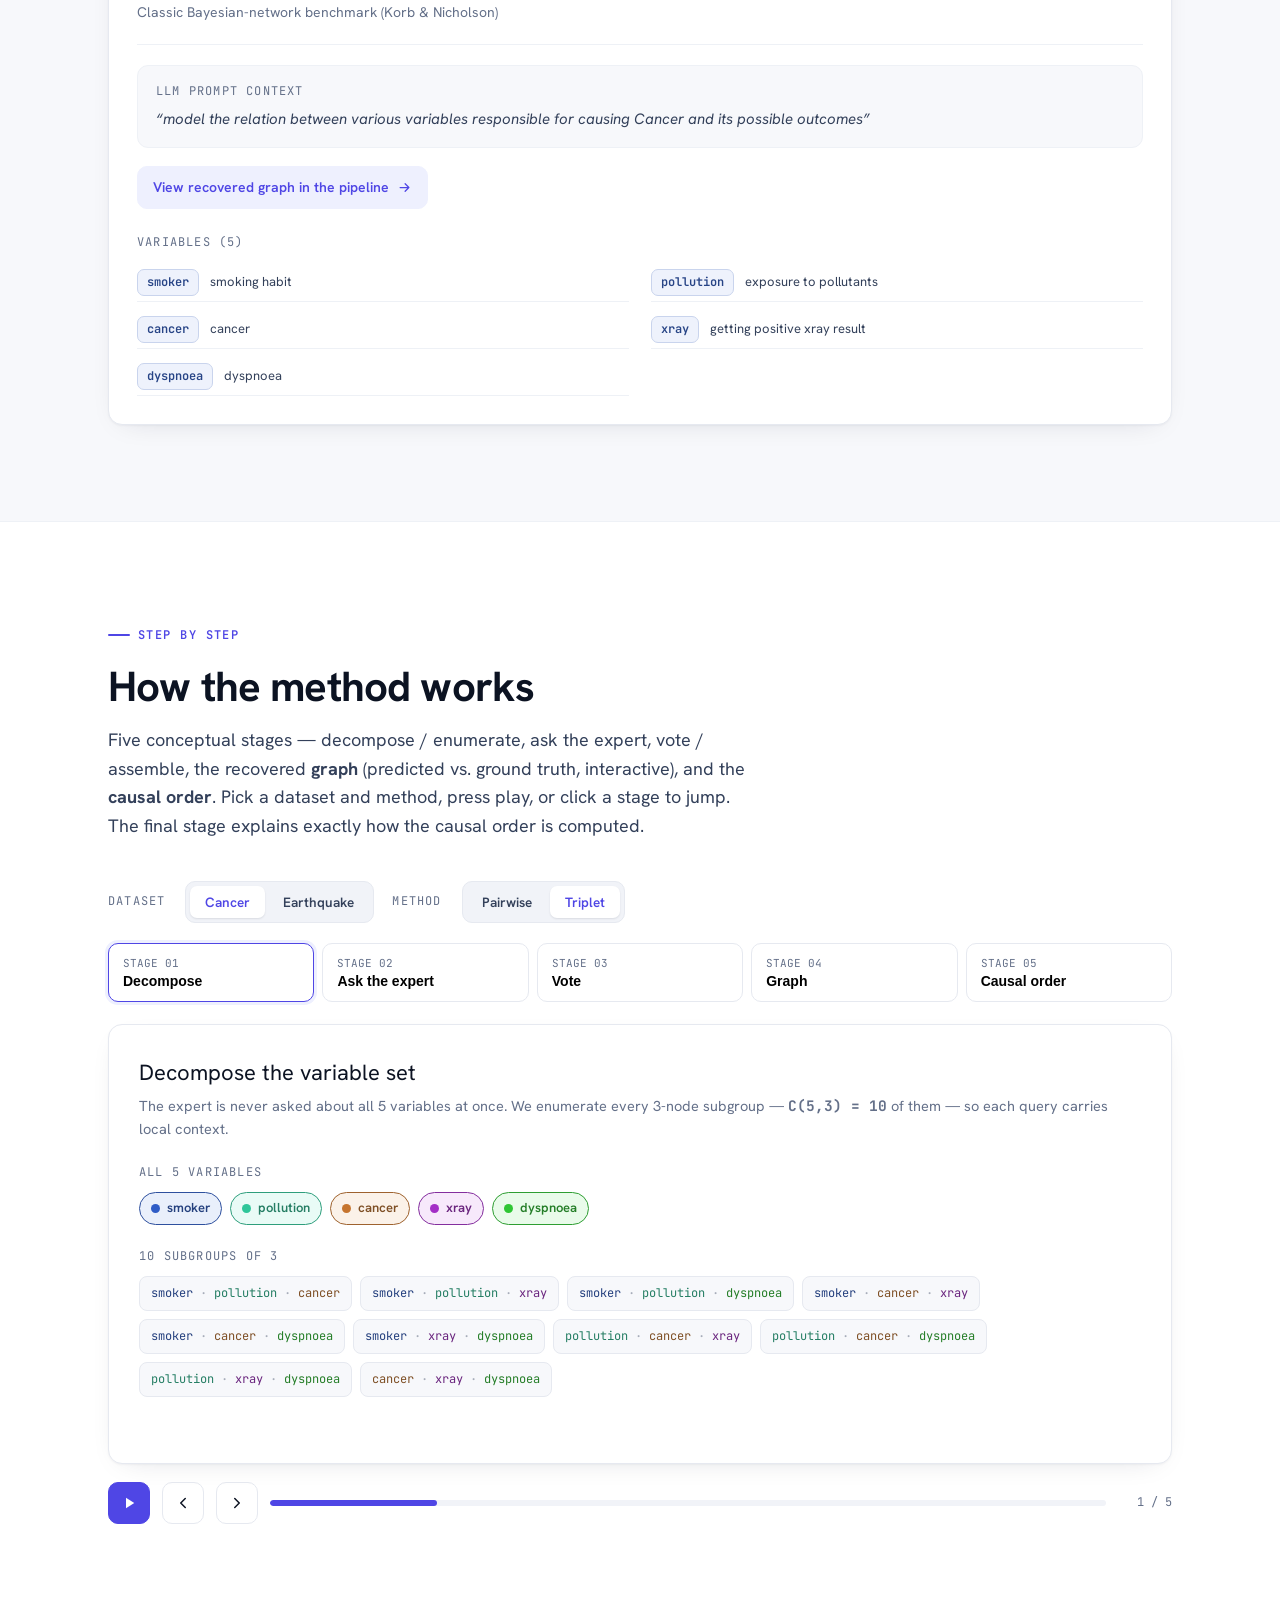
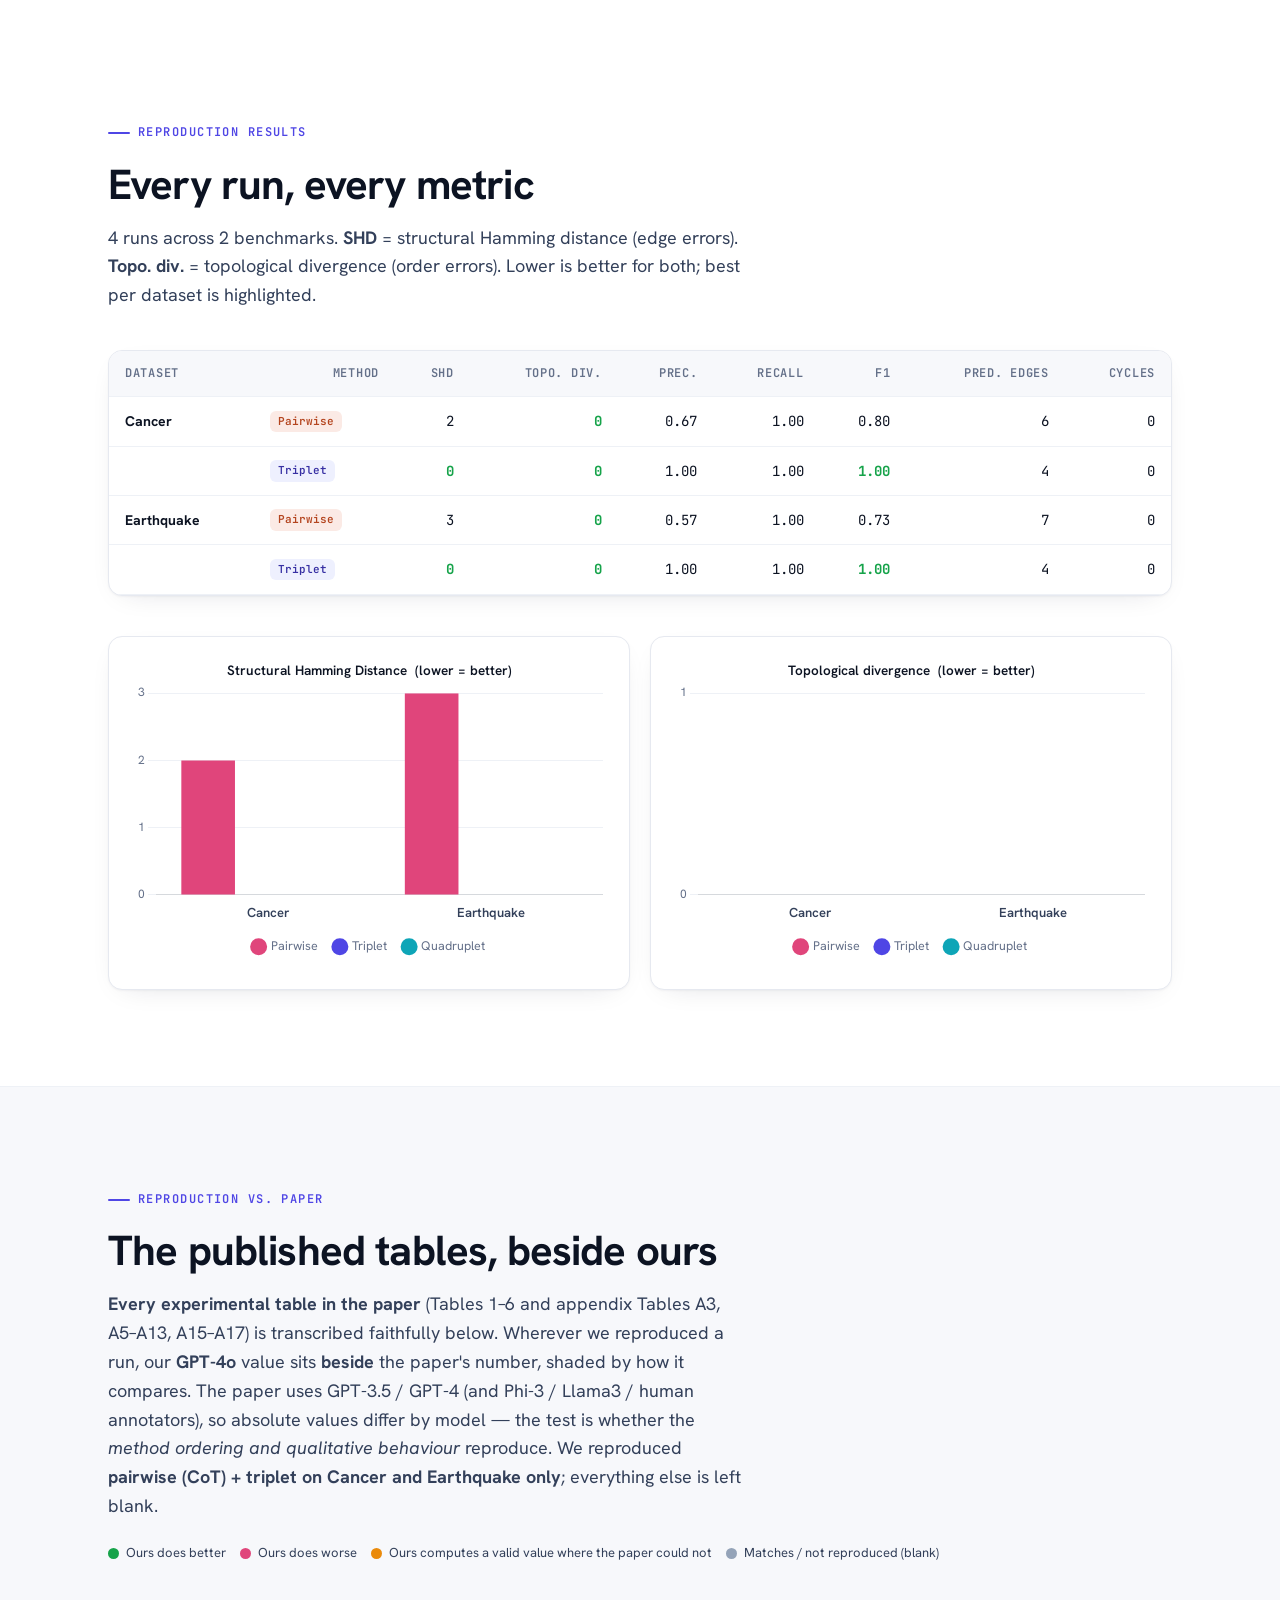
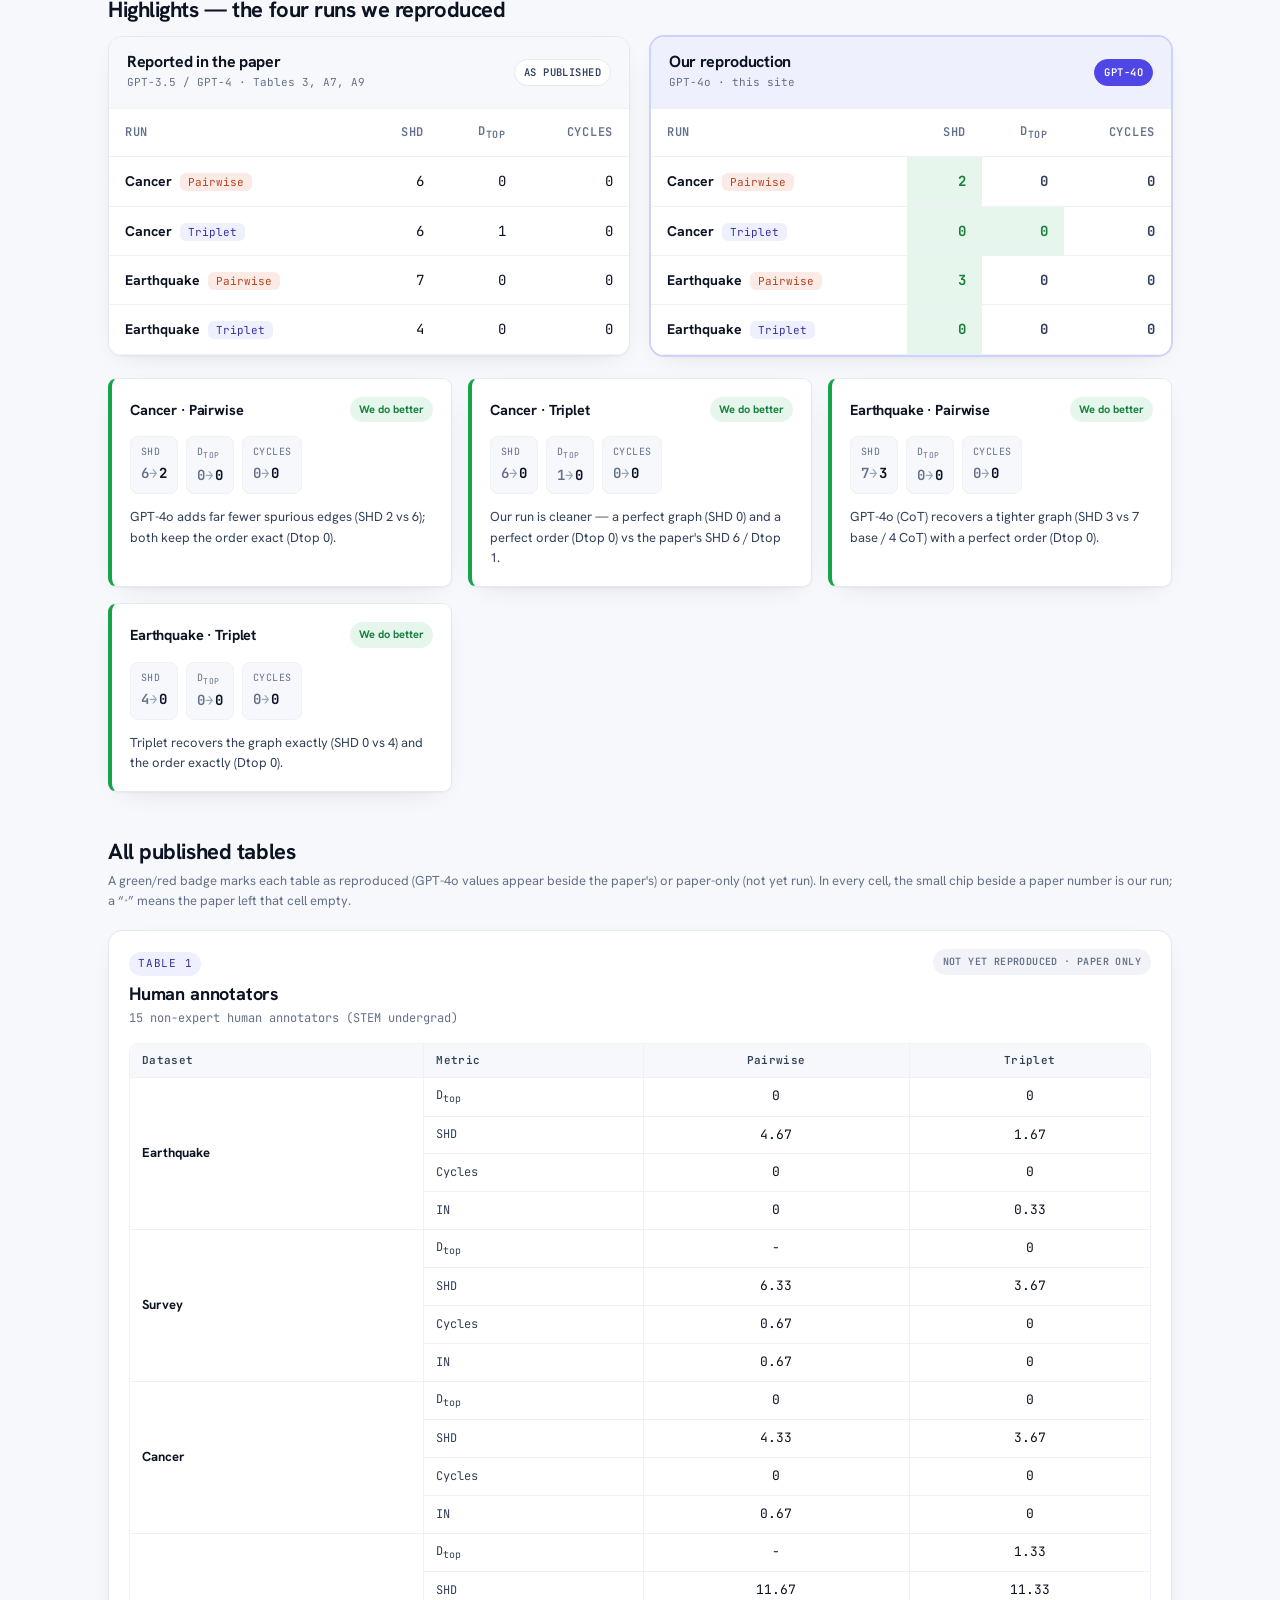
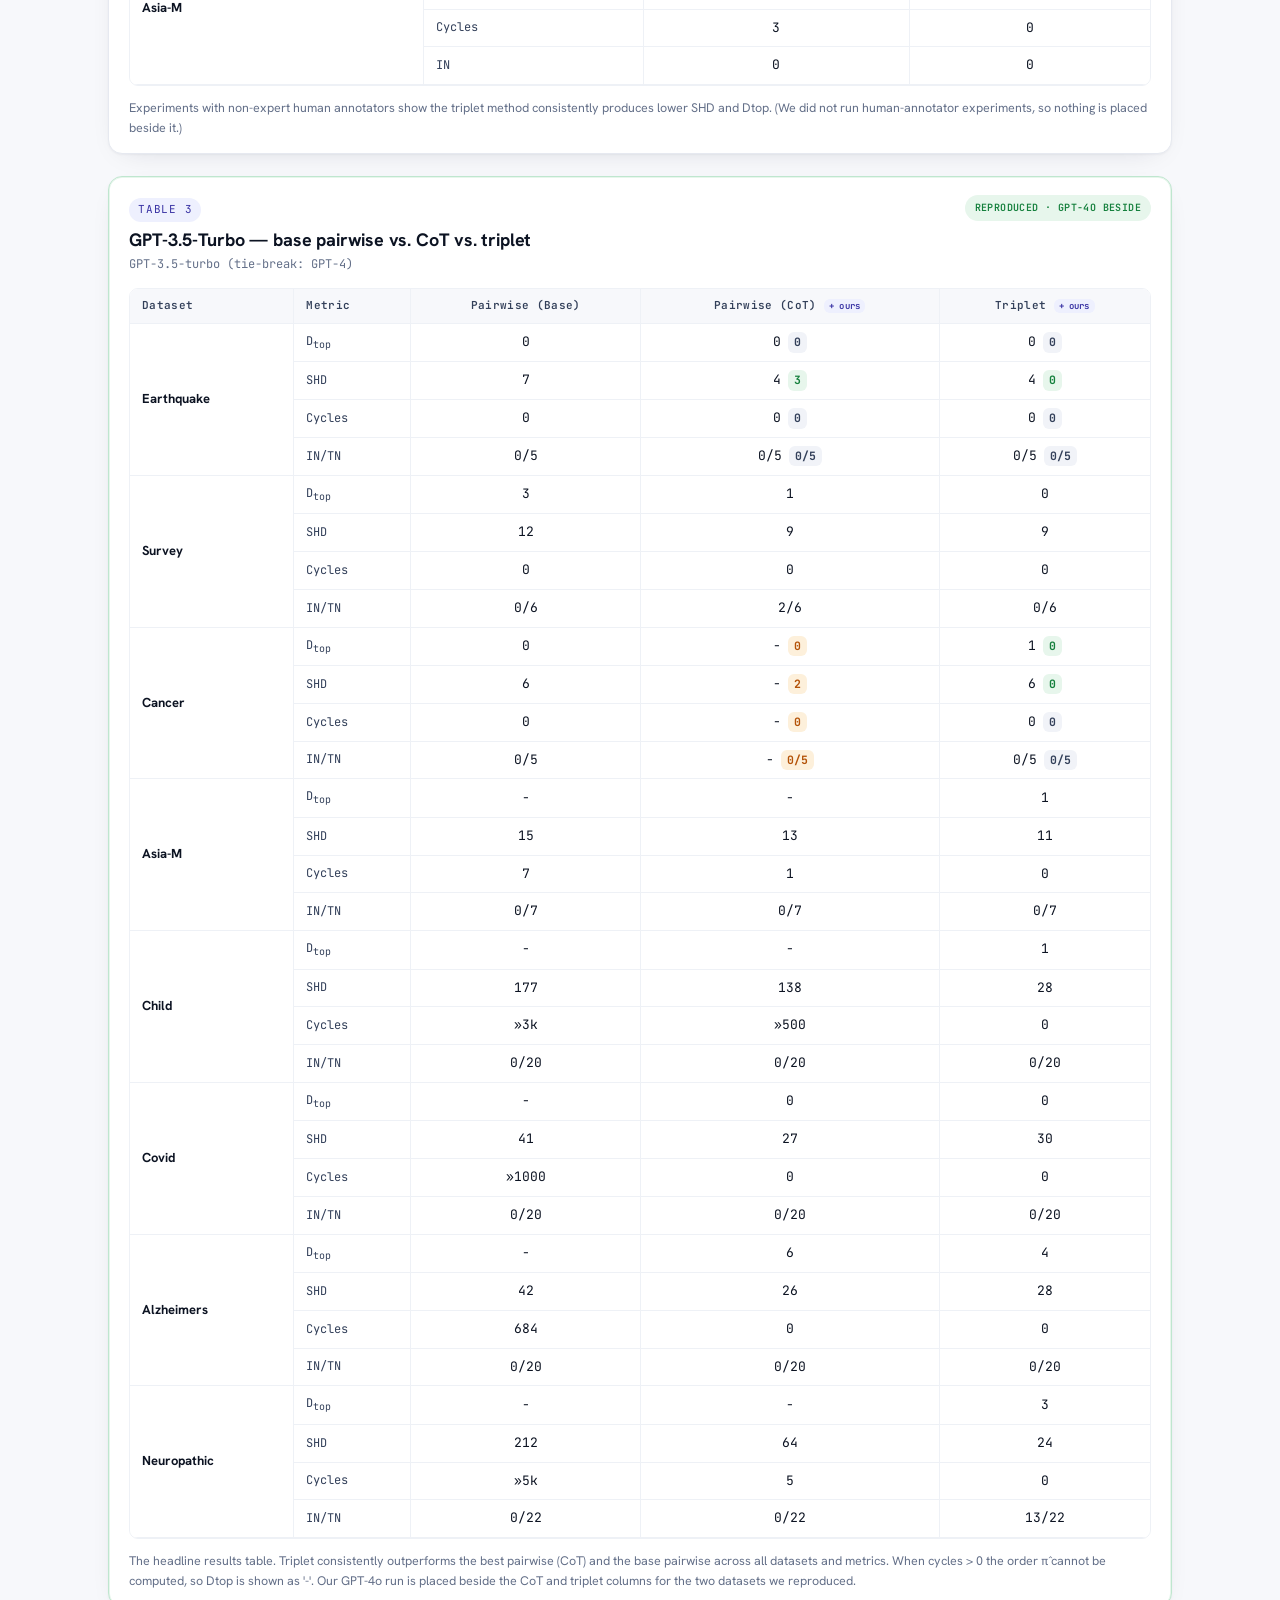
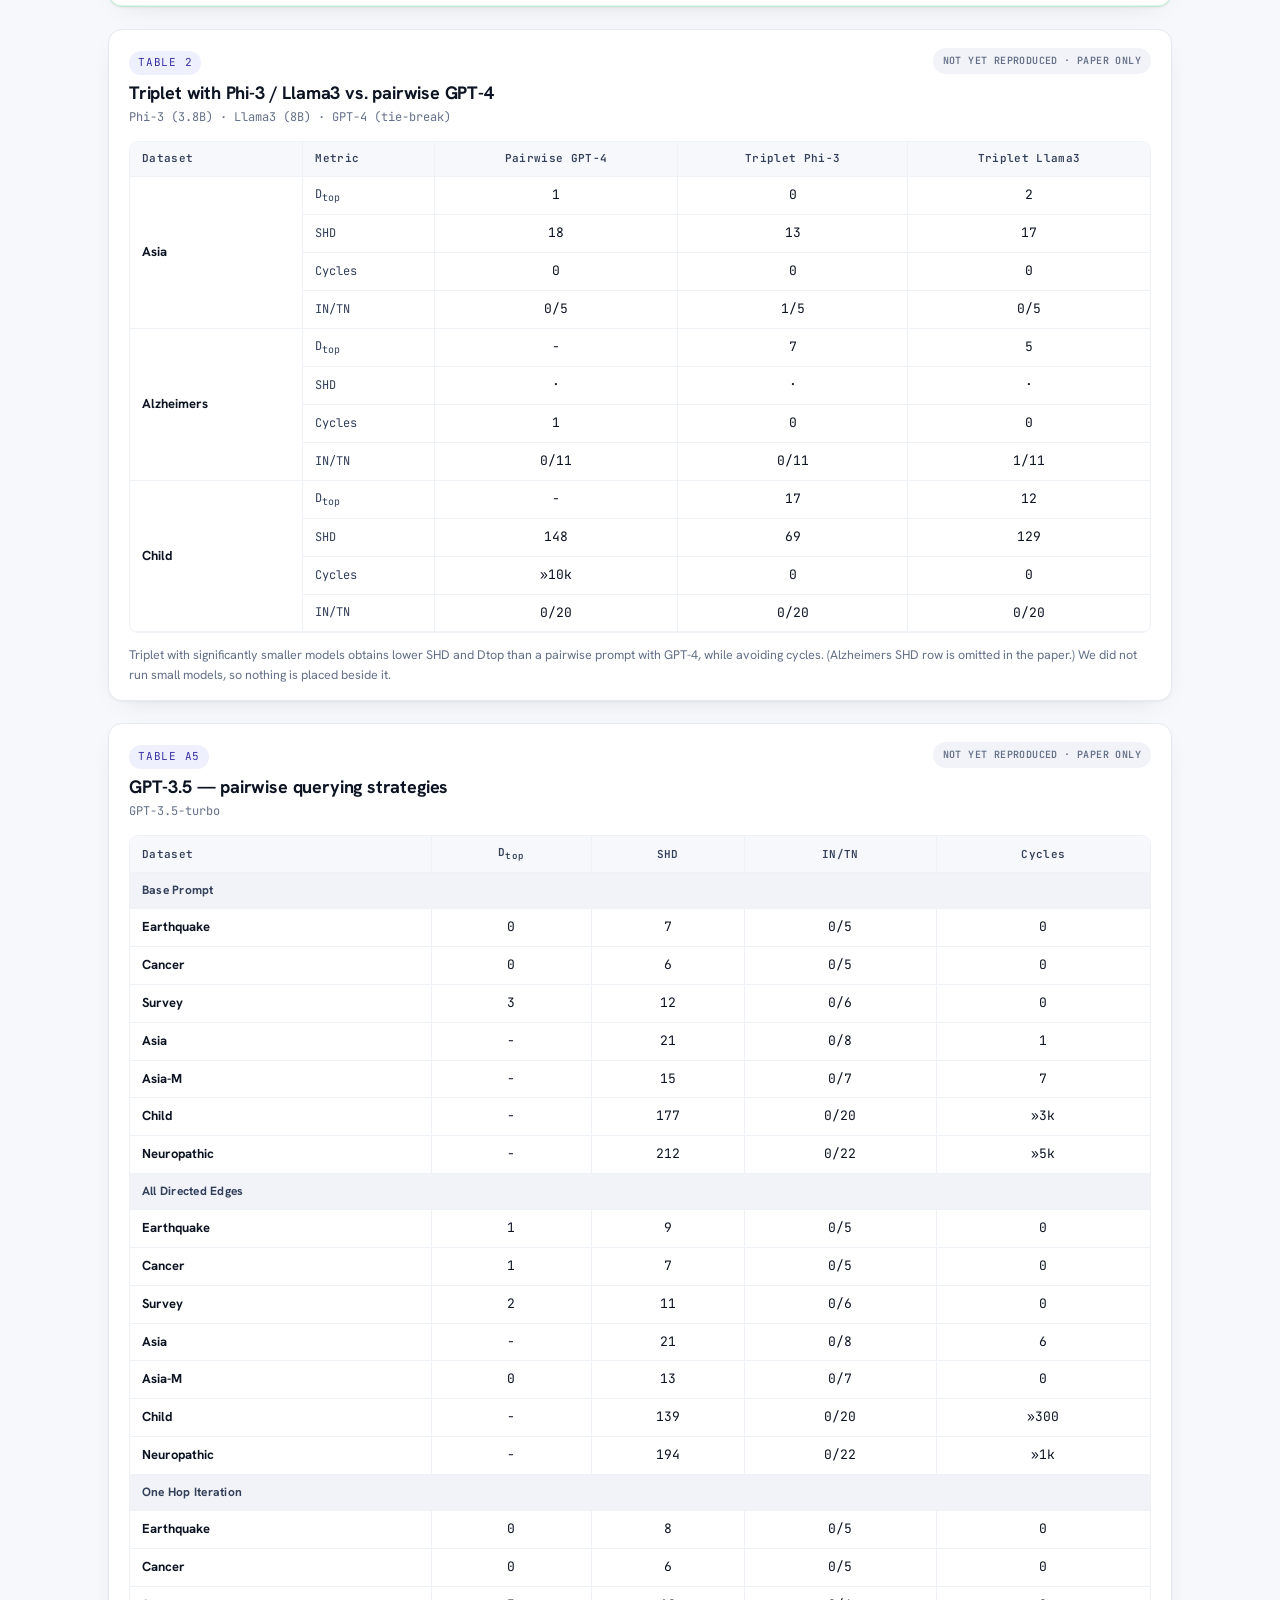
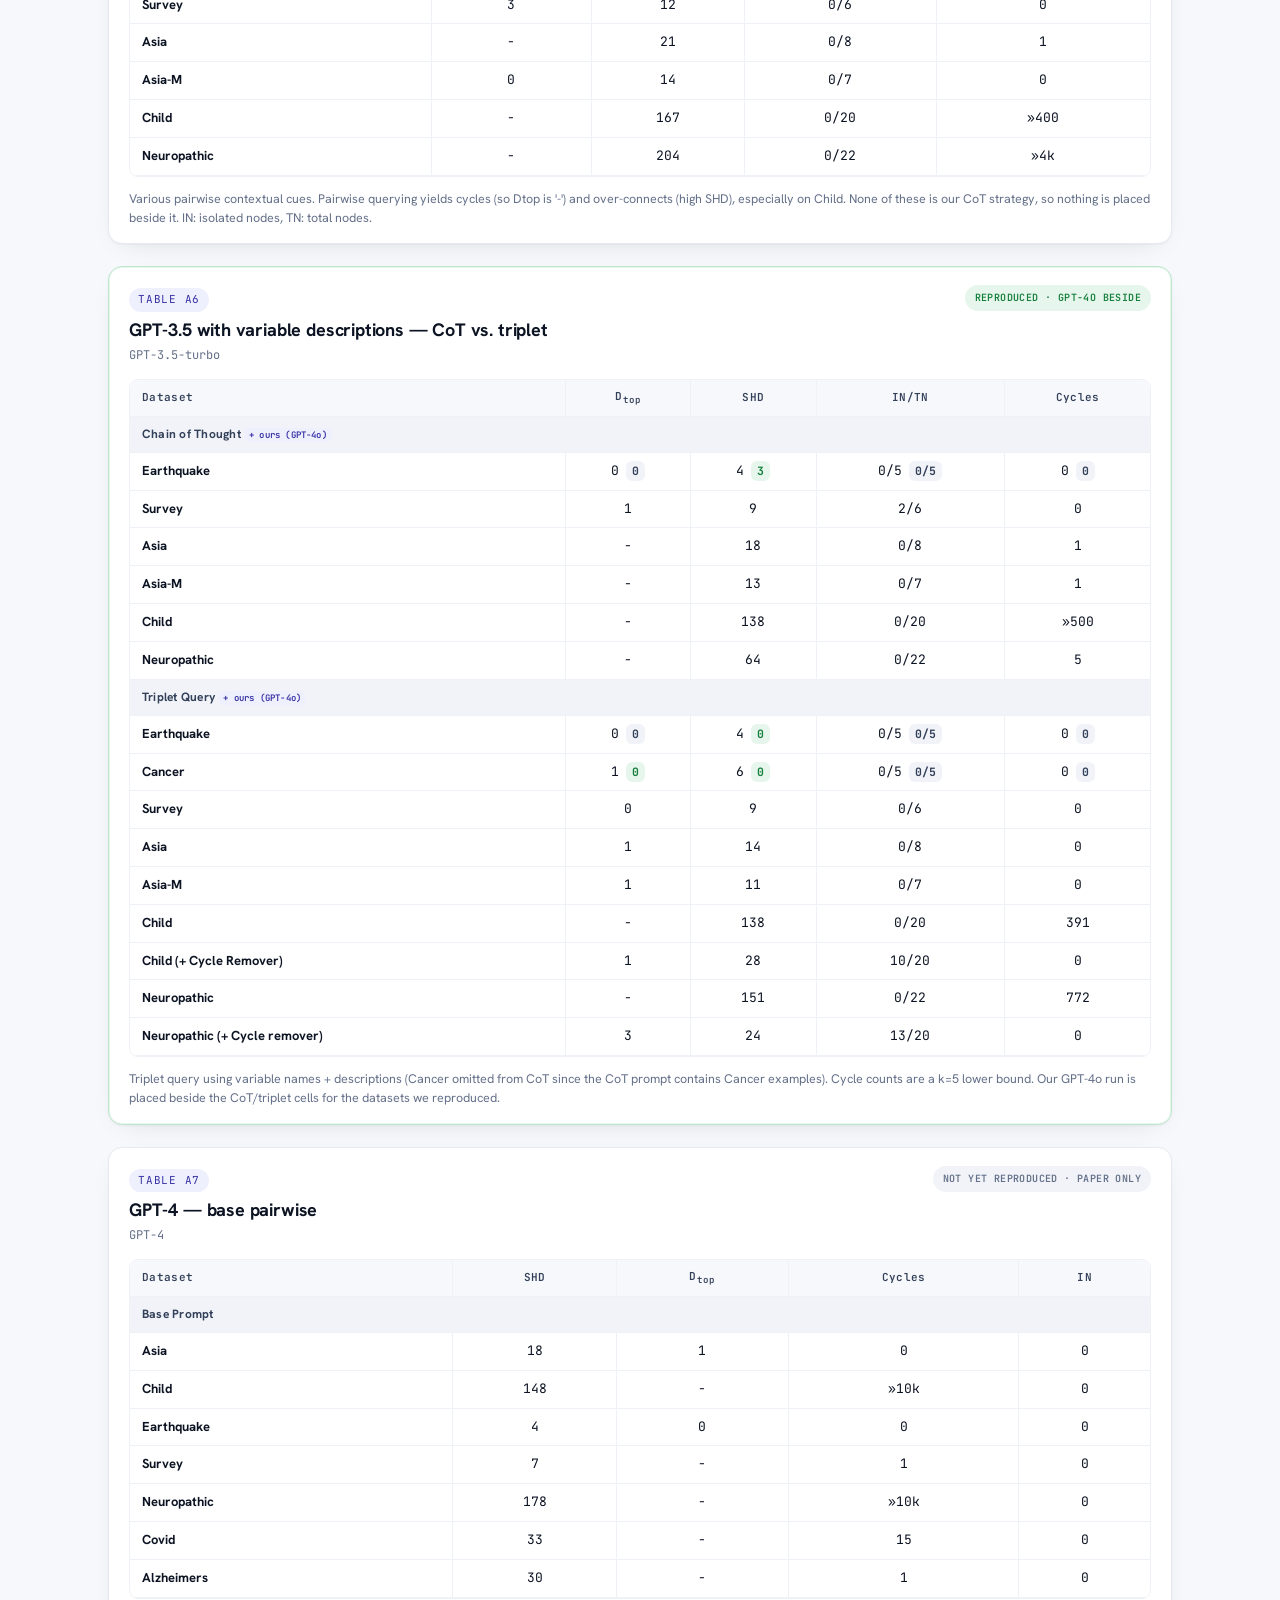
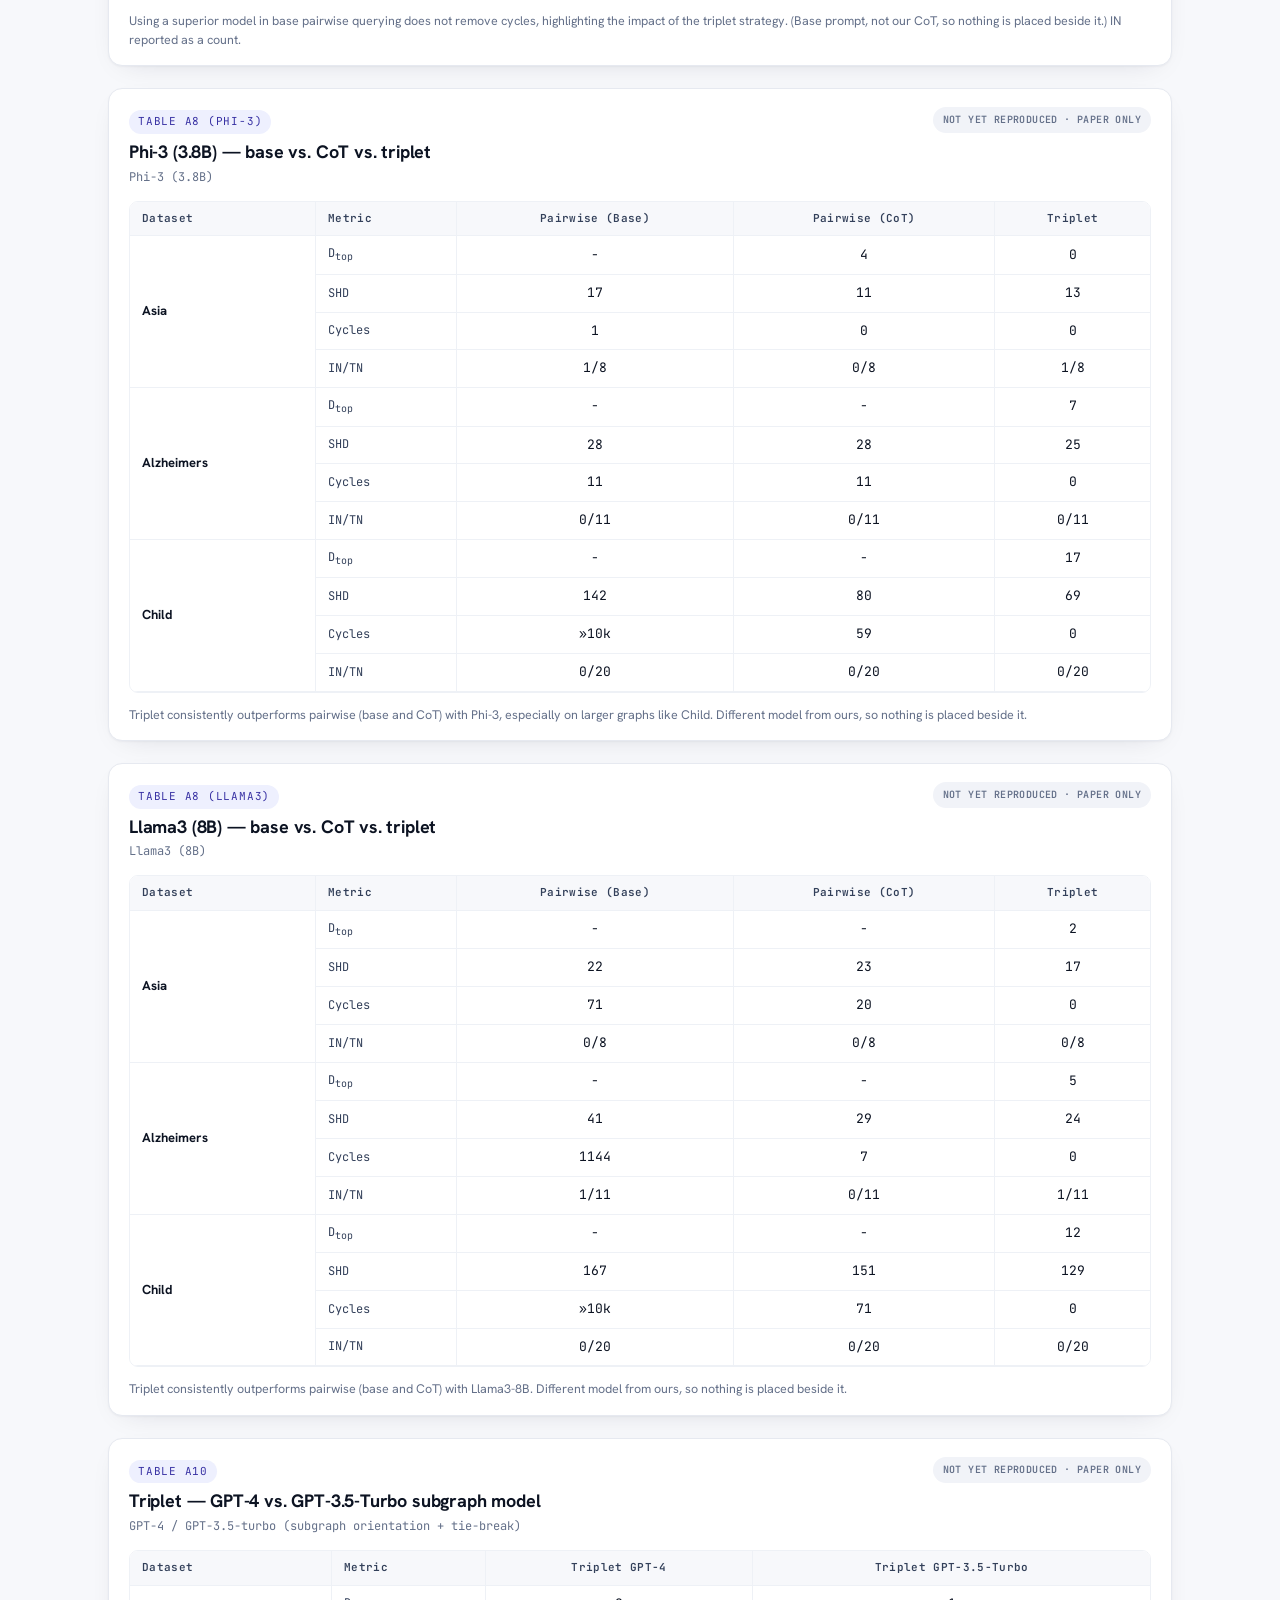
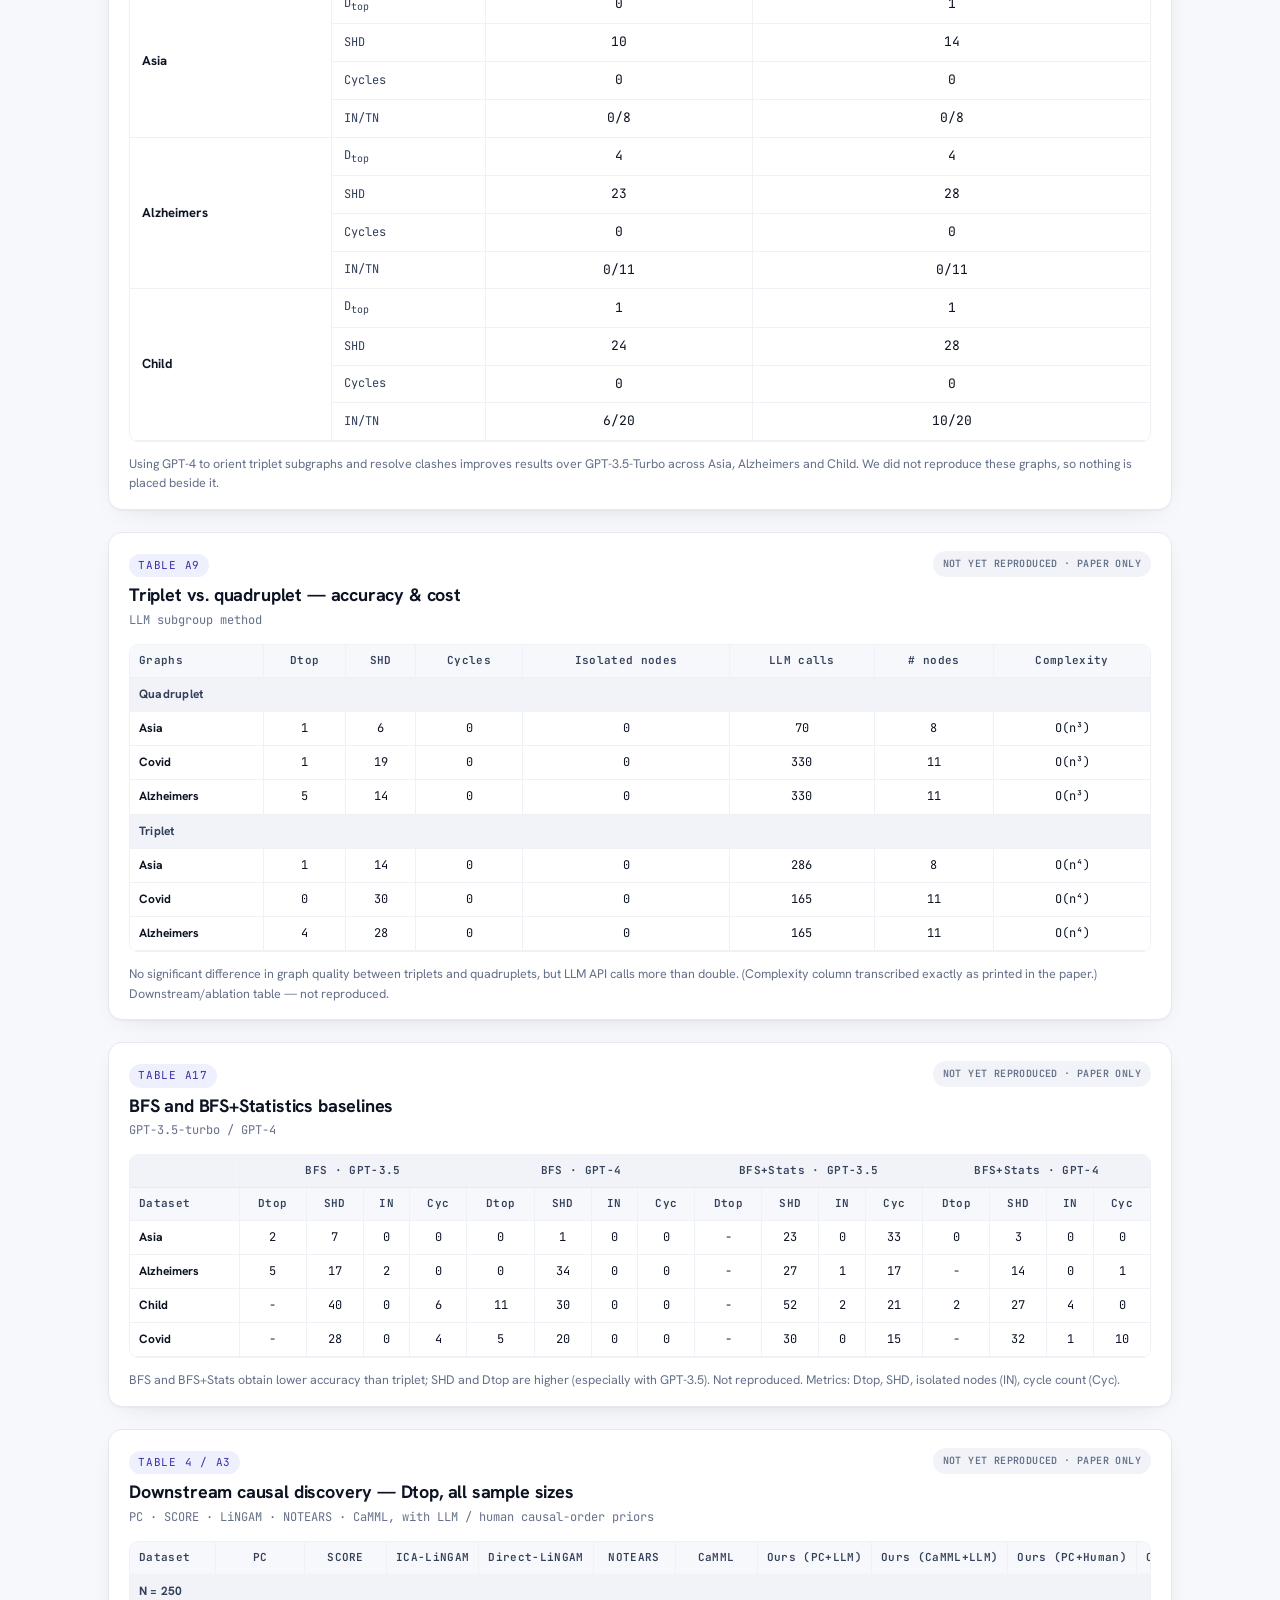
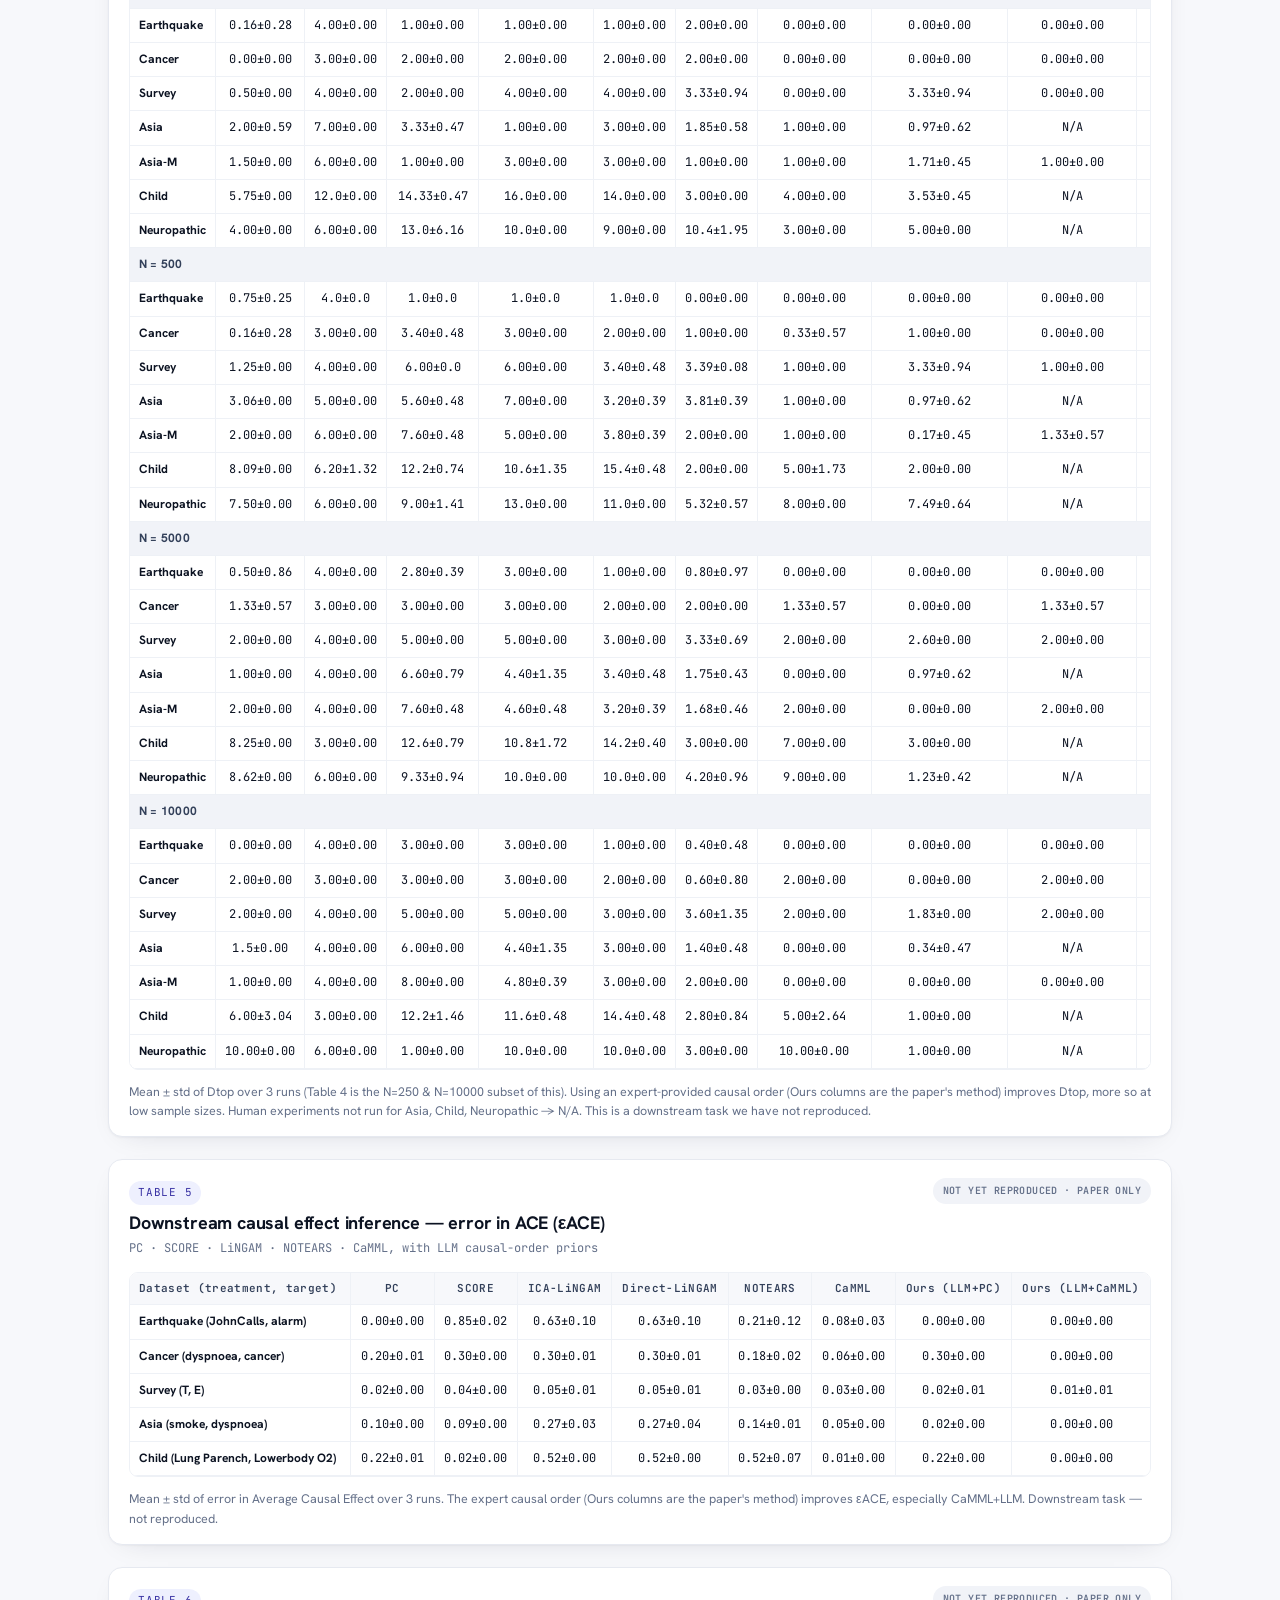
==== commit ea821e0a: "Add table in paper comparation" ====
--- a/ui/index.html
+++ b/ui/index.html
@@ -118,21 +118,22 @@
   <div class="wrap">
     <div class="eyebrow">Reproduction vs. paper</div>
     <h2 class="section-title">The published tables, beside ours</h2>
-    <p class="section-lead">Left is the metric table <strong>as reported in the paper</strong> (GPT-3.5 / GPT-4, Tables 3, A7, A9). Right is <strong>our reproduction</strong> (GPT-4o). The two are row-aligned, and every cell on the right is shaded by how it compares to the paper. Lower is better for SHD, D<sub>top</sub>, and cycles.</p>
+    <p class="section-lead"><strong>Every experimental table in the paper</strong> (Tables 1–6 and appendix Tables A3, A5–A13, A15–A17) is transcribed faithfully below. Wherever we reproduced a run, our <strong>GPT-4o</strong> value sits <strong>beside</strong> the paper's number, shaded by how it compares. The paper uses GPT-3.5 / GPT-4 (and Phi-3 / Llama3 / human annotators), so absolute values differ by model — the test is whether the <em>method ordering and qualitative behaviour</em> reproduce. We reproduced <strong>pairwise (CoT) + triplet on Cancer and Earthquake only</strong>; everything else is left blank.</p>
 
     <div class="legend mt-m" style="margin-bottom:20px">
-      <span class="item"><span class="dot" style="background:var(--c-correct)"></span>We do better</span>
-      <span class="item"><span class="dot" style="background:var(--c-extra)"></span>We do worse</span>
-      <span class="item"><span class="dot" style="background:var(--c-reversed)"></span>Qualitative divergence</span>
-      <span class="item"><span class="dot" style="background:var(--faint)"></span>Matches / not reported</span>
+      <span class="item"><span class="dot" style="background:var(--c-correct)"></span>Ours does better</span>
+      <span class="item"><span class="dot" style="background:var(--c-extra)"></span>Ours does worse</span>
+      <span class="item"><span class="dot" style="background:var(--c-reversed)"></span>Ours computes a valid value where the paper could not</span>
+      <span class="item"><span class="dot" style="background:var(--c-missing)"></span>Matches / not reproduced (blank)</span>
     </div>
 
+    <h3 style="font-size:22px;margin:34px 0 14px;letter-spacing:-.02em">Highlights — the four runs we reproduced</h3>
     <div class="compare-pair" id="compare-pair"></div>
+    <div class="diff-grid mt-m" id="diff-grid"></div>
 
-    <p class="muted" style="font-size:12.5px;margin-top:14px">Paper and reproduction use different expert models, so absolute values are not expected to match exactly — the test is whether the <em>method ordering and qualitative behaviour</em> reproduce. Paper values transcribed from Tables 3 (GPT-3.5), A7 (GPT-4) and A9 (subgroup methods).</p>
-
-    <h3 style="font-size:22px;margin:44px 0 14px;letter-spacing:-.02em">The differences that stand out</h3>
-    <div class="diff-grid" id="diff-grid"></div>
+    <h3 style="font-size:22px;margin:48px 0 6px;letter-spacing:-.02em">All published tables</h3>
+    <p class="muted" style="font-size:13px;margin-bottom:18px">A green/red badge marks each table as reproduced (GPT-4o values appear beside the paper's) or paper-only (not yet run). In every cell, the small chip beside a paper number is our run; a “·” means the paper left that cell empty.</p>
+    <div id="all-paper-tables"></div>
   </div>
 </section>
 
--- a/ui/styles.css
+++ b/ui/styles.css
@@ -438,3 +438,39 @@
 .center { text-align: center; }
 .mt-s{margin-top:10px}.mt-m{margin-top:22px}.mt-l{margin-top:40px}
 .tooltip-card { position: absolute; pointer-events: none; background: var(--ink); color: #fff; font-size: 12px; padding: 8px 11px; border-radius: 8px; box-shadow: var(--shadow-lg); z-index: 30; max-width: 240px; opacity: 0; transition: opacity .12s; font-family: var(--font-mono); }
+
+/* ---------- every published table, with ours beside ---------- */
+#all-paper-tables { display: flex; flex-direction: column; gap: 22px; margin-top: 6px; }
+.pub-card { border: 1px solid var(--line); border-radius: var(--radius); background: #fff; box-shadow: var(--shadow); padding: 18px 20px 16px; }
+.pub-card.is-repro { border-color: #bfe6cf; box-shadow: 0 0 0 1px var(--c-correct-w) inset, var(--shadow); }
+.pub-head { display: flex; align-items: flex-start; justify-content: space-between; gap: 14px; margin-bottom: 14px; }
+.pub-head-l { min-width: 0; }
+.pub-num { font-family: var(--font-mono); font-size: 11px; letter-spacing: .07em; text-transform: uppercase; color: var(--accent-ink); background: var(--accent-wash); padding: 3px 9px; border-radius: 999px; display: inline-block; margin-bottom: 7px; }
+.pub-head h4 { font-size: 18px; letter-spacing: -.01em; line-height: 1.2; }
+.pub-exp { font-family: var(--font-mono); font-size: 12px; color: var(--muted); margin-top: 5px; }
+.rep-tag { font-family: var(--font-mono); font-size: 10px; font-weight: 600; text-transform: uppercase; letter-spacing: .04em; padding: 5px 10px; border-radius: 999px; white-space: nowrap; flex: none; }
+.rep-yes { background: var(--c-correct-w); color: #15803d; }
+.rep-no { background: var(--bg-sink); color: var(--muted); }
+.pub-scroll { overflow-x: auto; border: 1px solid var(--line-soft); border-radius: var(--radius-s); }
+.pub-cap { font-size: 12.5px; color: var(--muted); line-height: 1.55; margin-top: 12px; }
+
+table.pubtbl { width: 100%; border-collapse: collapse; font-size: 13px; background: #fff; }
+table.pubtbl th, table.pubtbl td { padding: 8px 12px; text-align: center; border-bottom: 1px solid var(--line-soft); border-right: 1px solid var(--line-soft); white-space: nowrap; }
+table.pubtbl th:last-child, table.pubtbl td:last-child { border-right: none; }
+table.pubtbl thead th { font-family: var(--font-mono); font-size: 11px; letter-spacing: .03em; color: var(--ink-2); font-weight: 600; background: var(--bg-tint); }
+table.pubtbl th.grp { background: var(--bg-sink); border-bottom: 1px solid var(--line); }
+table.pubtbl th.lft, table.pubtbl td.lft { text-align: left; }
+table.pubtbl td.ds { font-weight: 700; color: var(--ink); }
+table.pubtbl td.met { font-family: var(--font-mono); font-size: 12px; color: var(--ink-2); }
+table.pubtbl td.num { font-family: var(--font-mono); }
+table.pubtbl tr.blk td { background: var(--bg-sink); font-weight: 700; font-size: 12px; letter-spacing: .02em; color: var(--ink-2); text-align: left; }
+table.pubtbl.matrix { font-size: 12px; }
+table.pubtbl.matrix th, table.pubtbl.matrix td { padding: 7px 9px; }
+.ours-flag { font-family: var(--font-mono); font-size: 9px; font-weight: 600; letter-spacing: .02em; color: var(--accent-ink); background: var(--accent-wash); padding: 1px 5px; border-radius: 6px; }
+
+.pv { color: var(--ink); }
+.ov { display: inline-block; margin-left: 7px; padding: 1px 6px; border-radius: 6px; font-size: 11.5px; font-weight: 700; }
+.ov.cmp-better { color: #15803d; background: var(--c-correct-w); }
+.ov.cmp-worse  { color: #be185d; background: var(--c-extra-w); }
+.ov.cmp-diverge{ color: #b45309; background: var(--c-reversed-w); }
+.ov.cmp-match  { color: var(--ink-2); background: var(--bg-sink); }
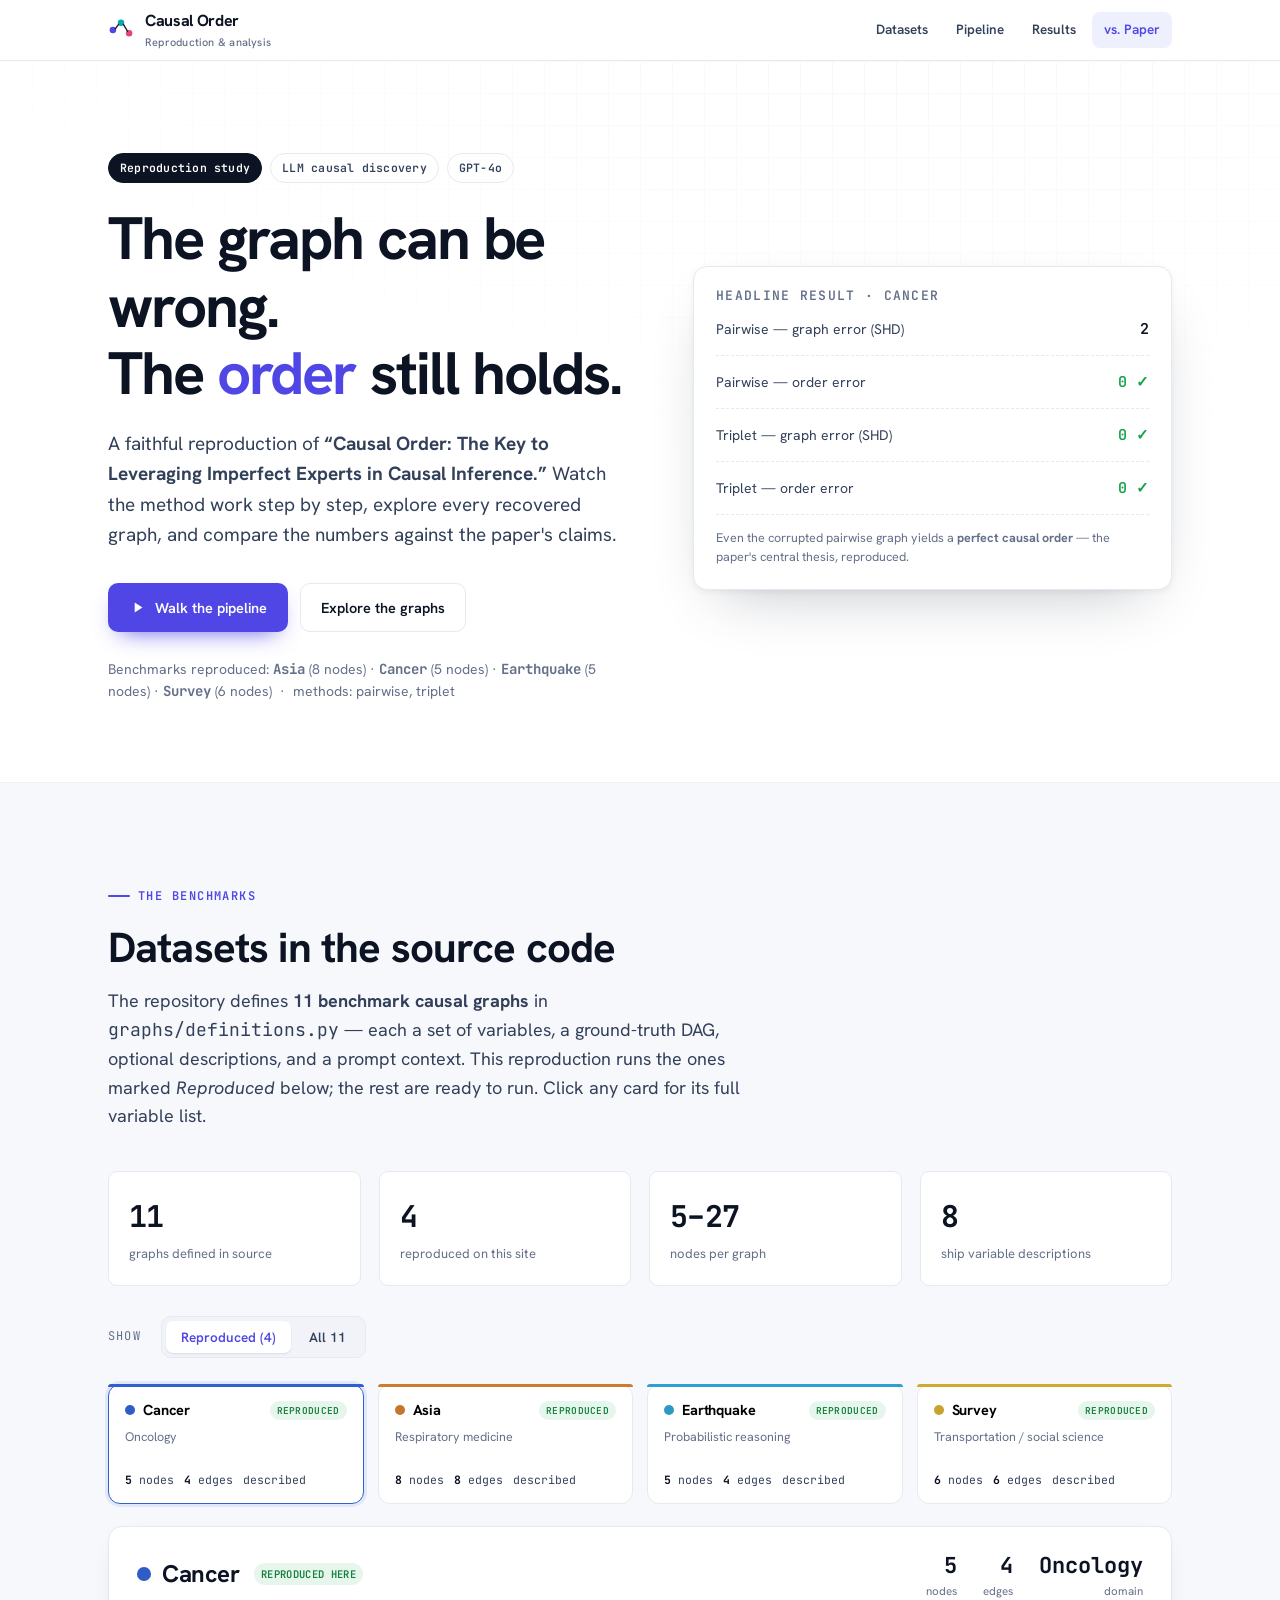
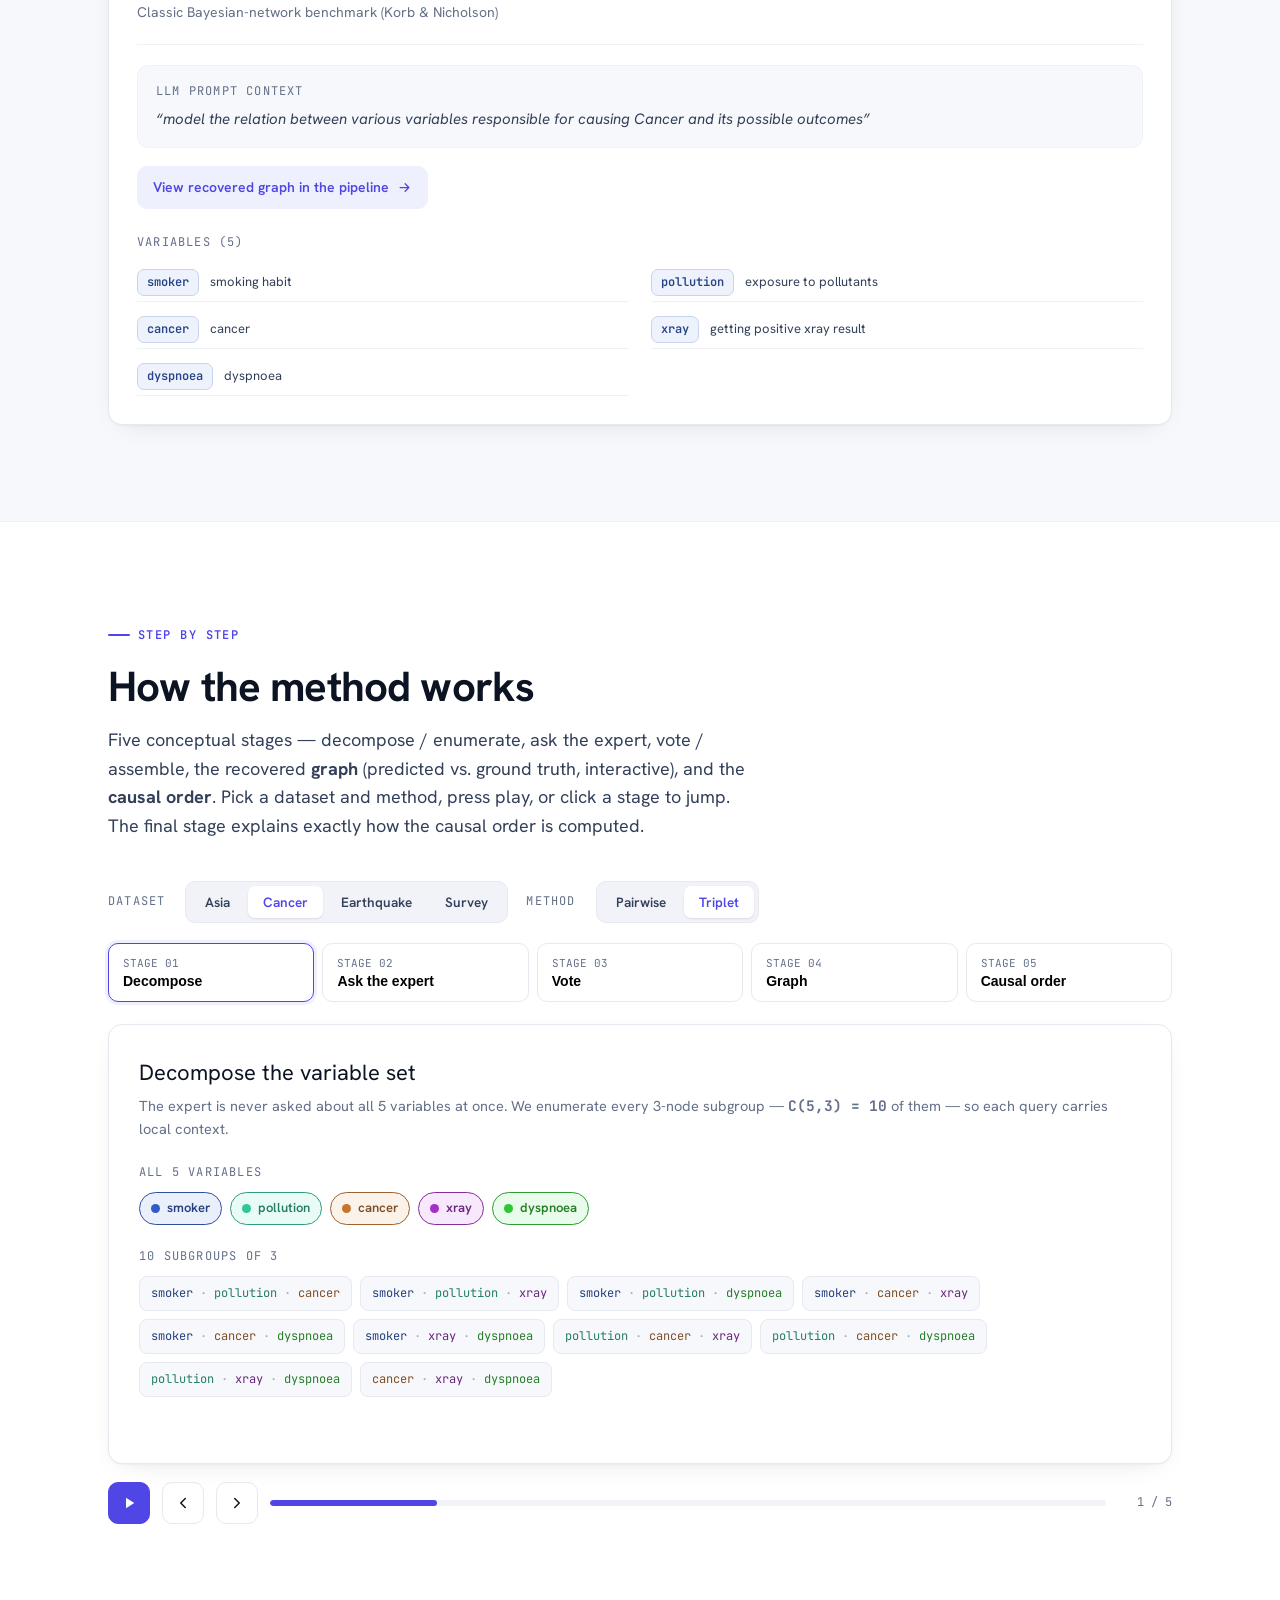
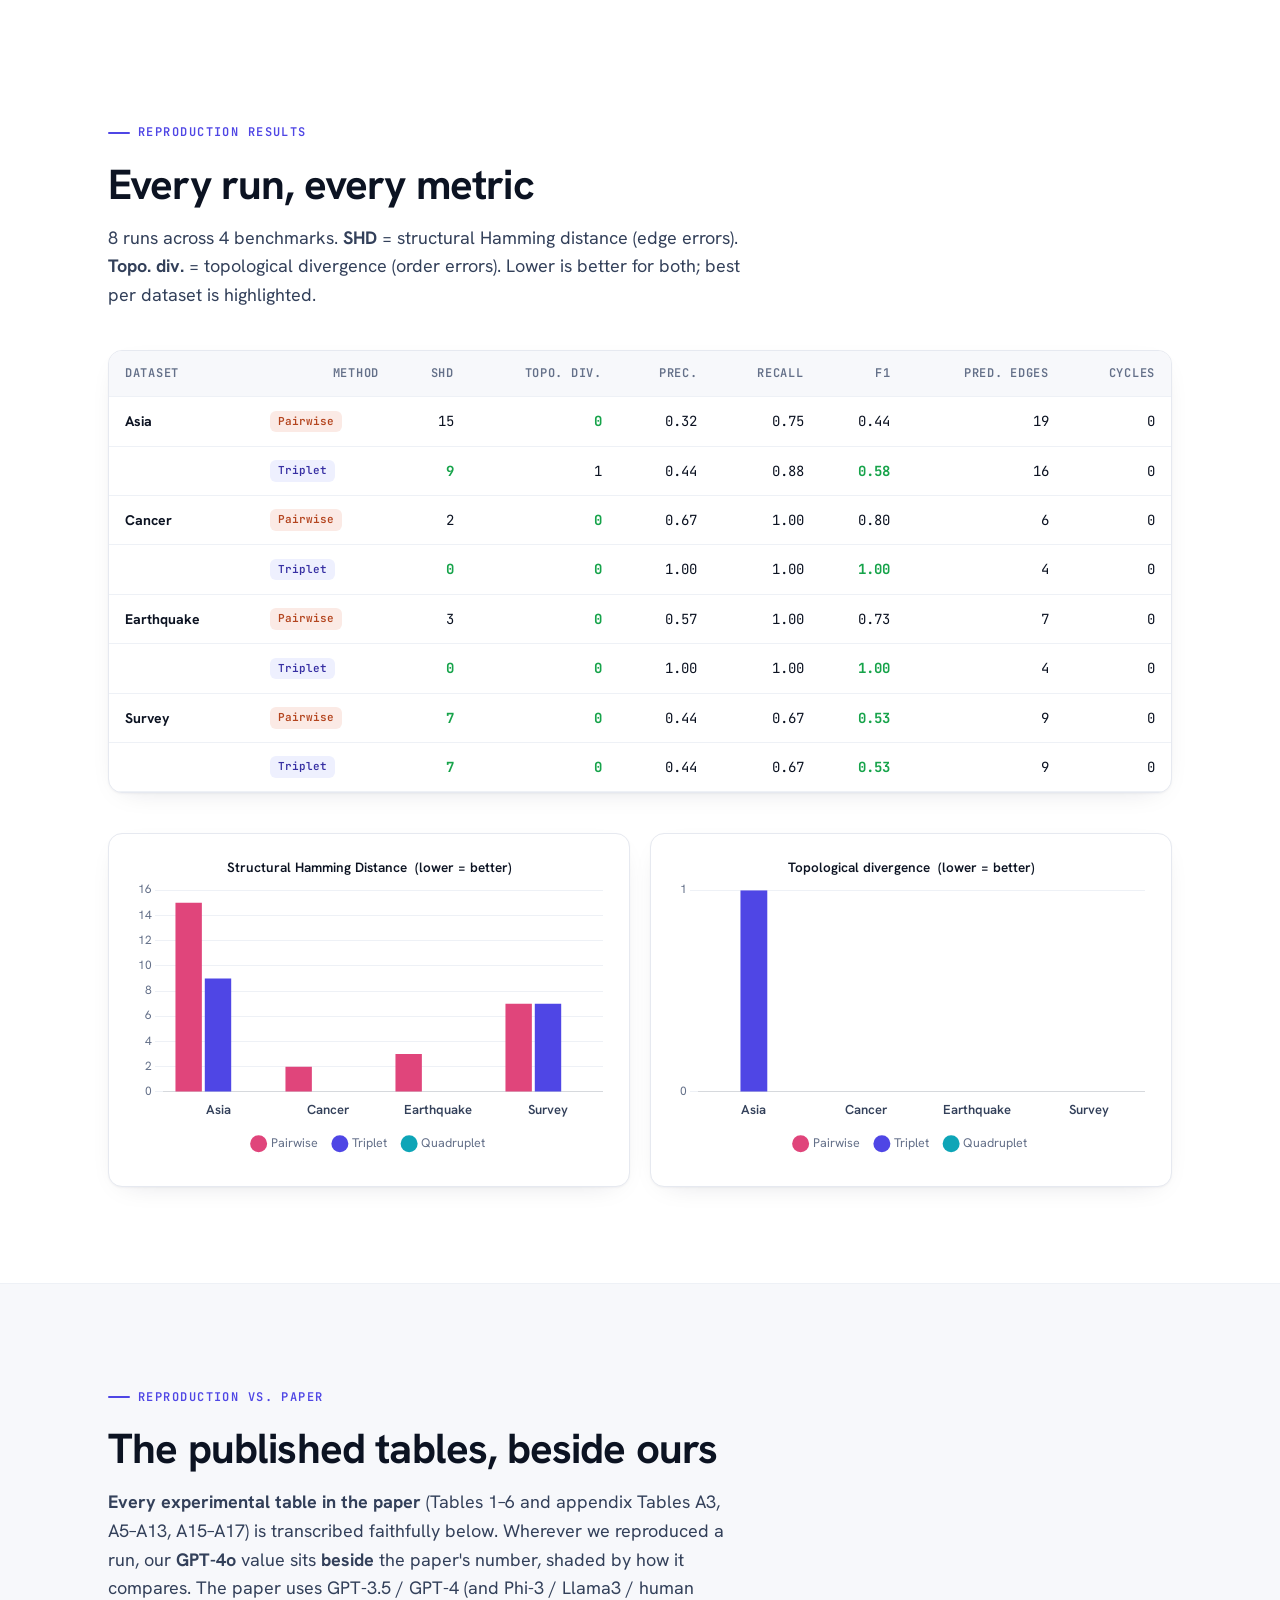
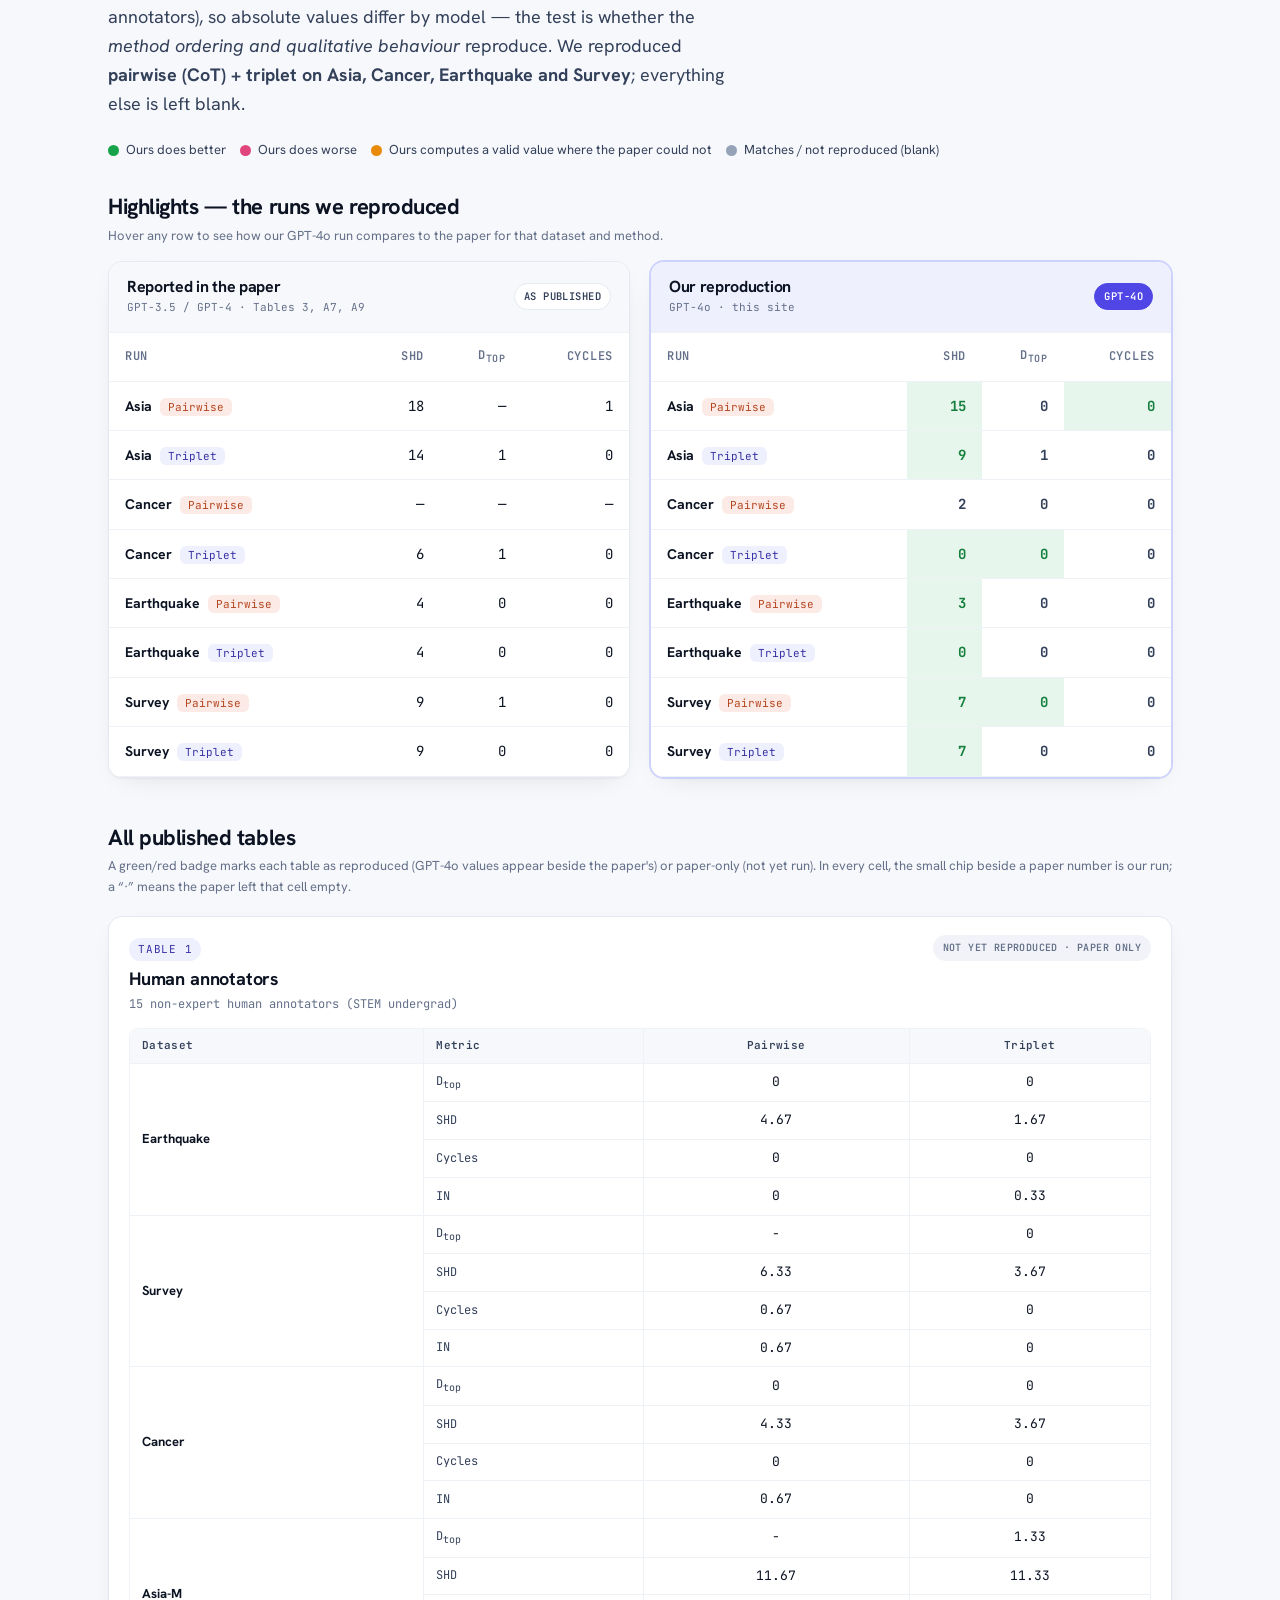
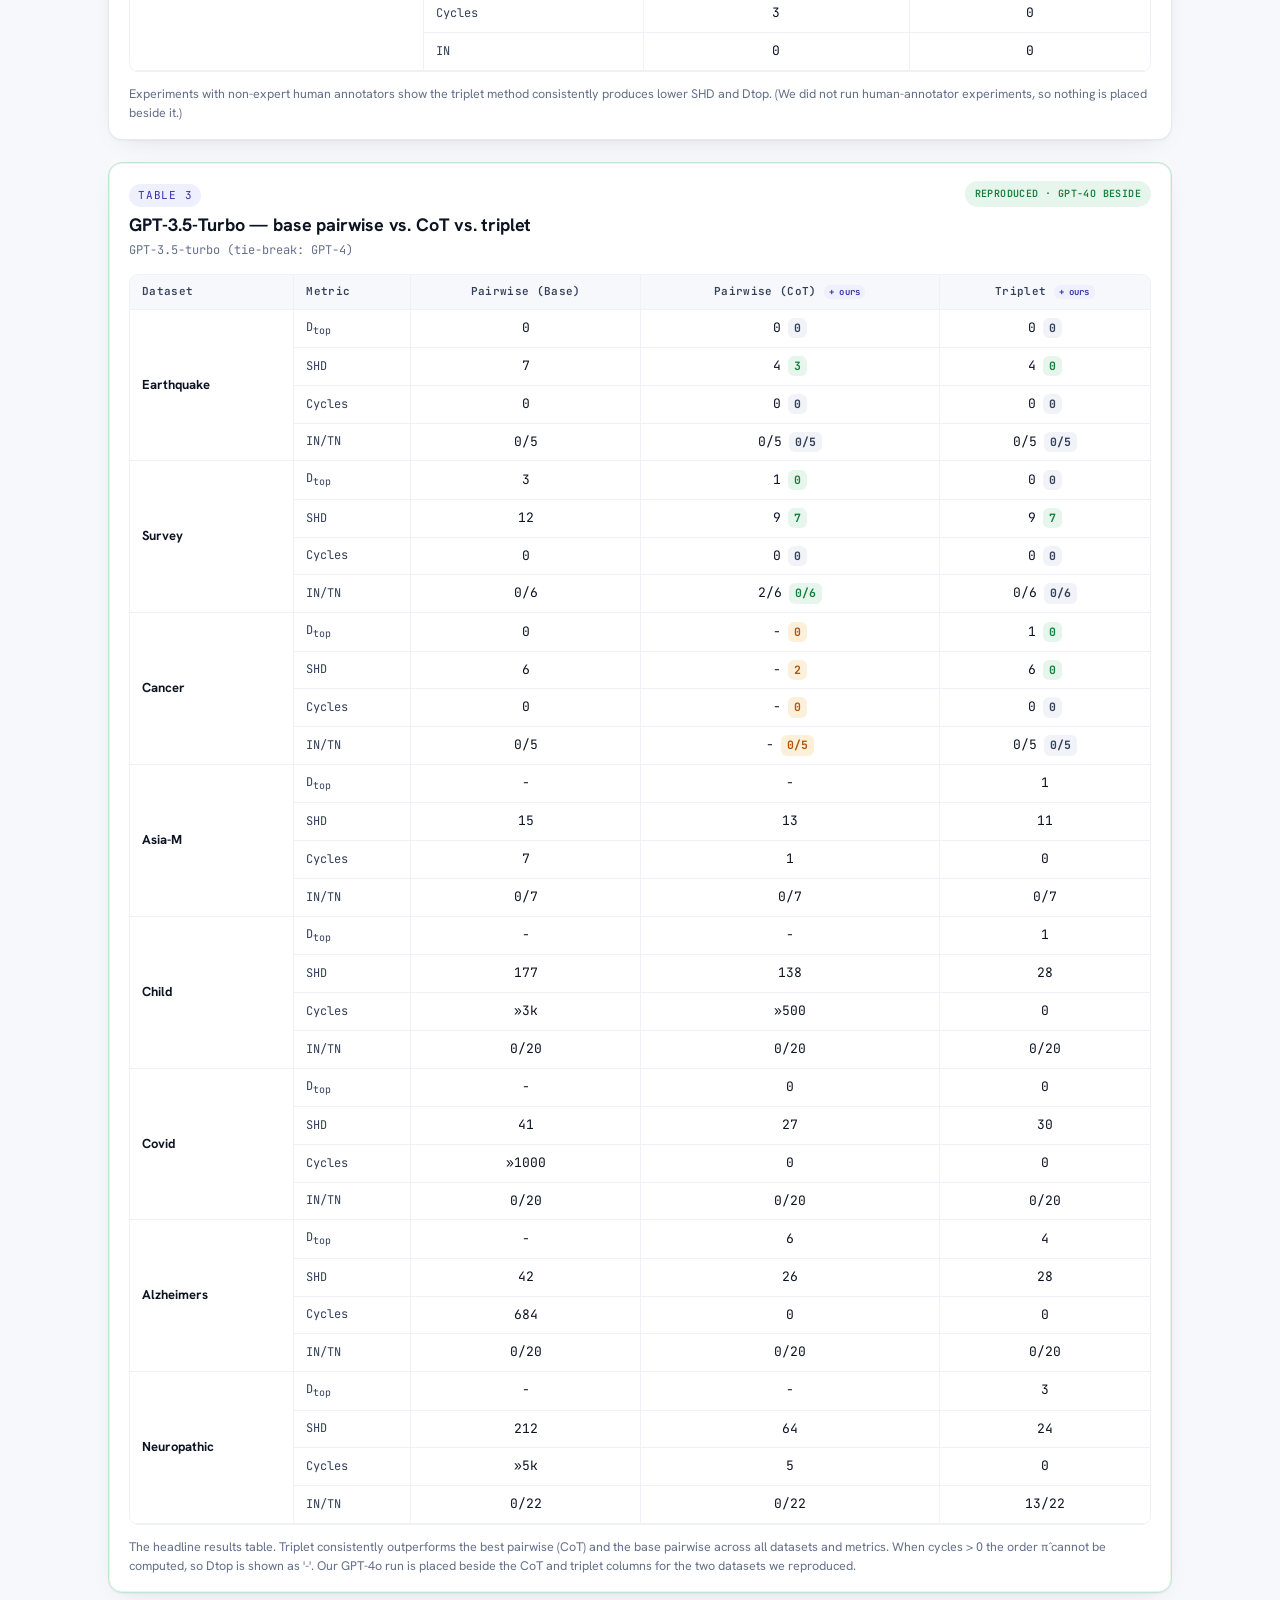
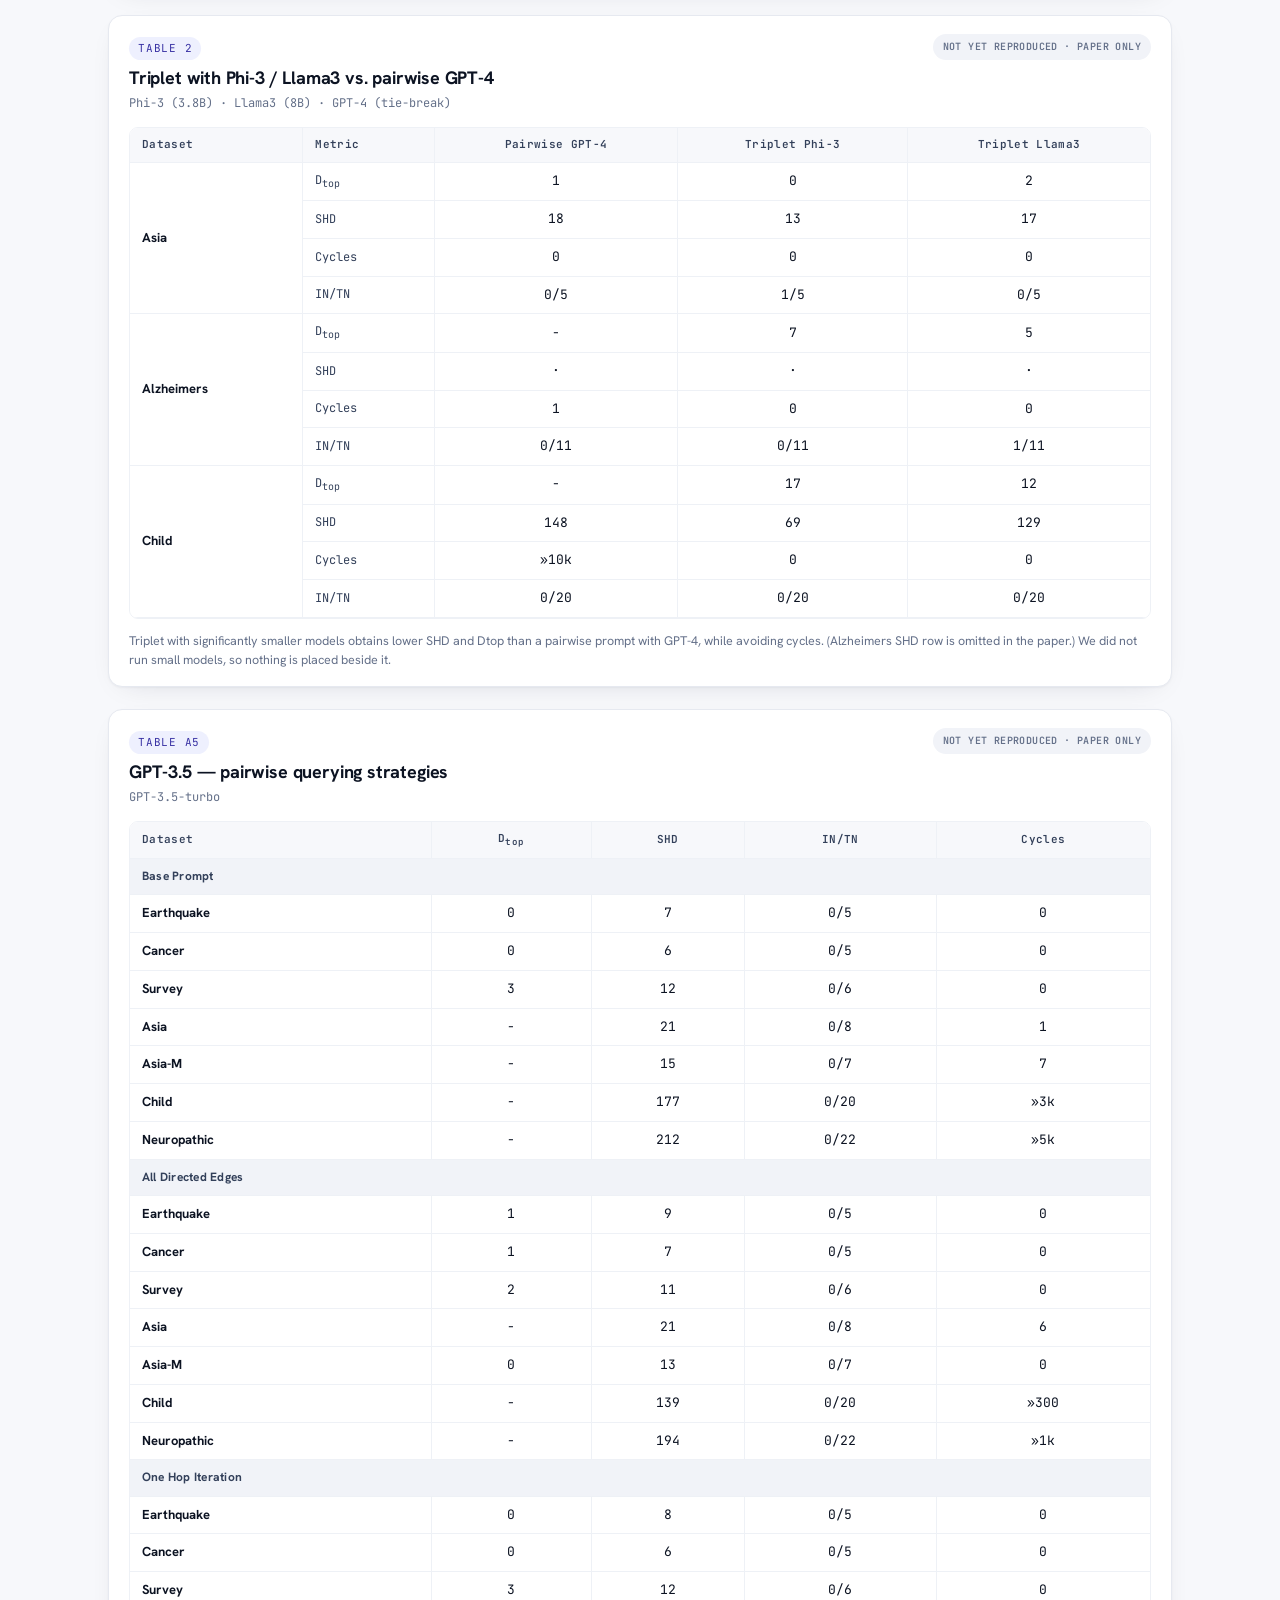
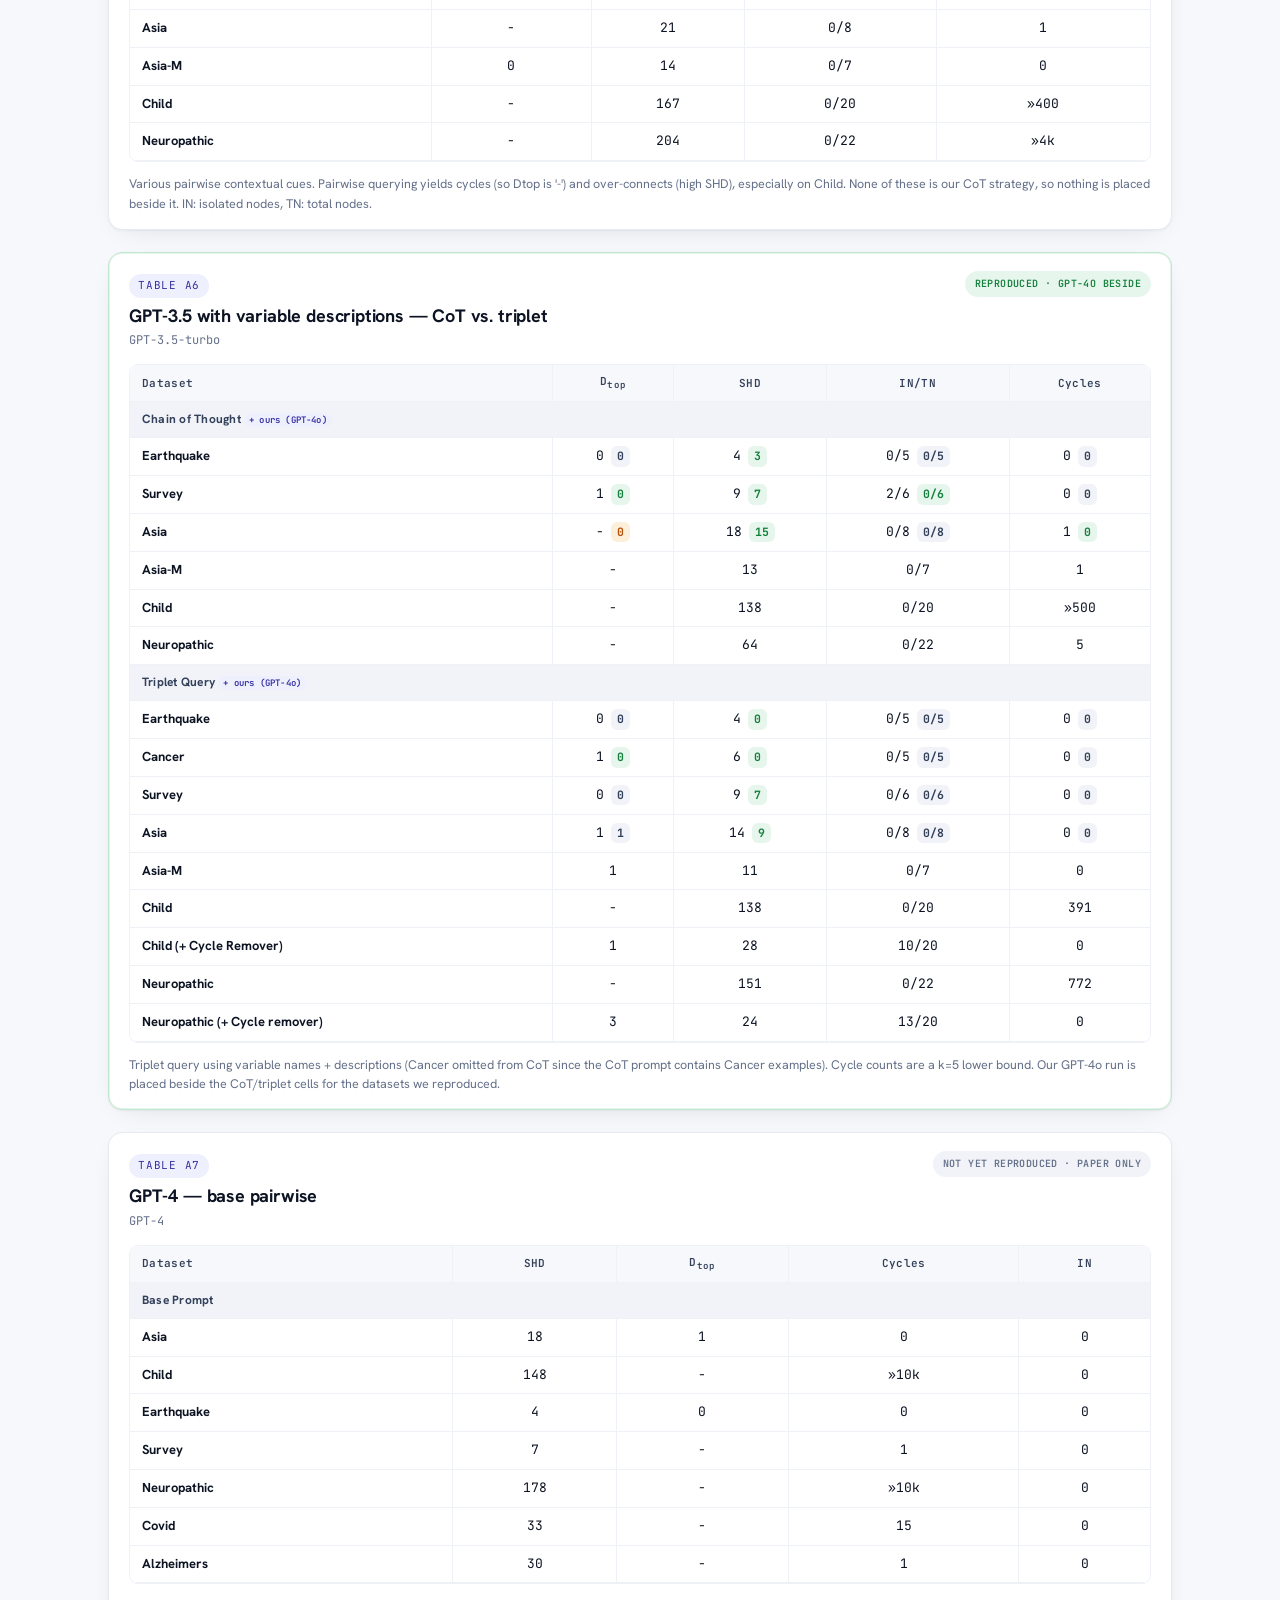
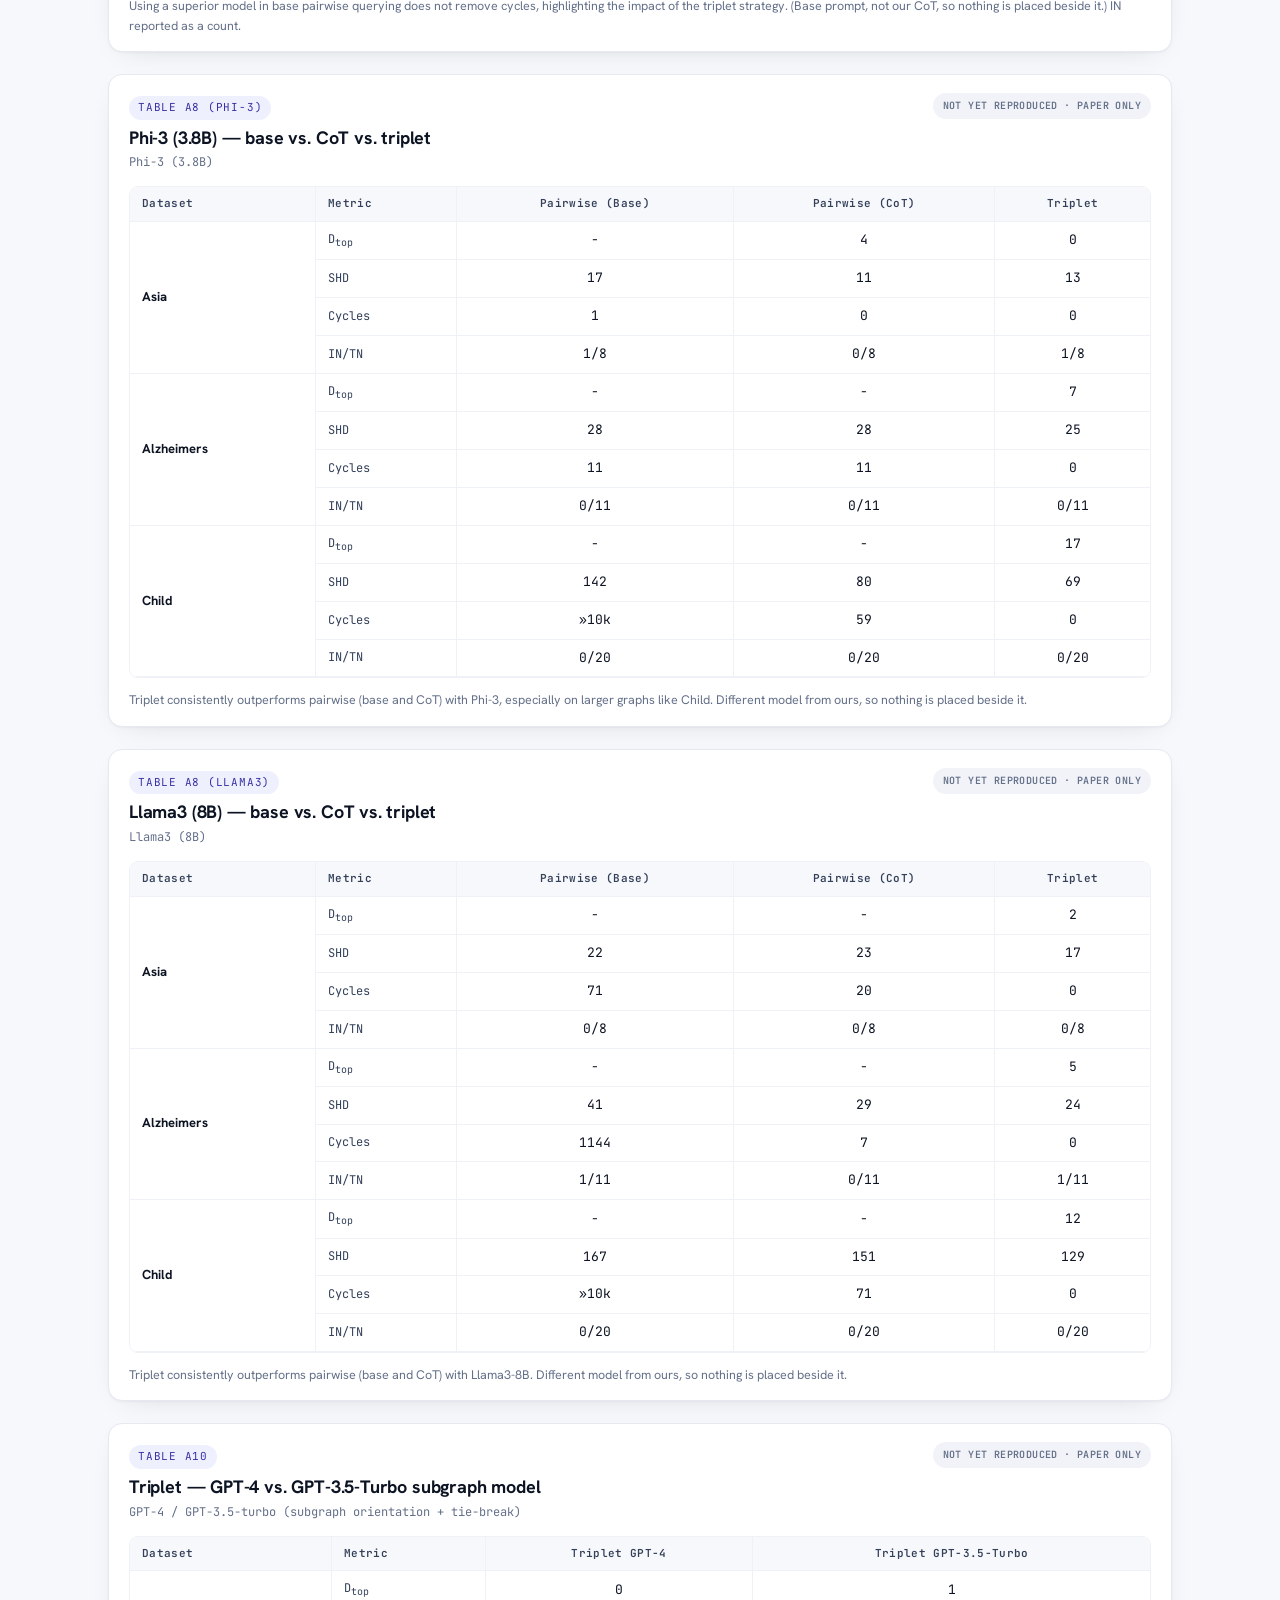
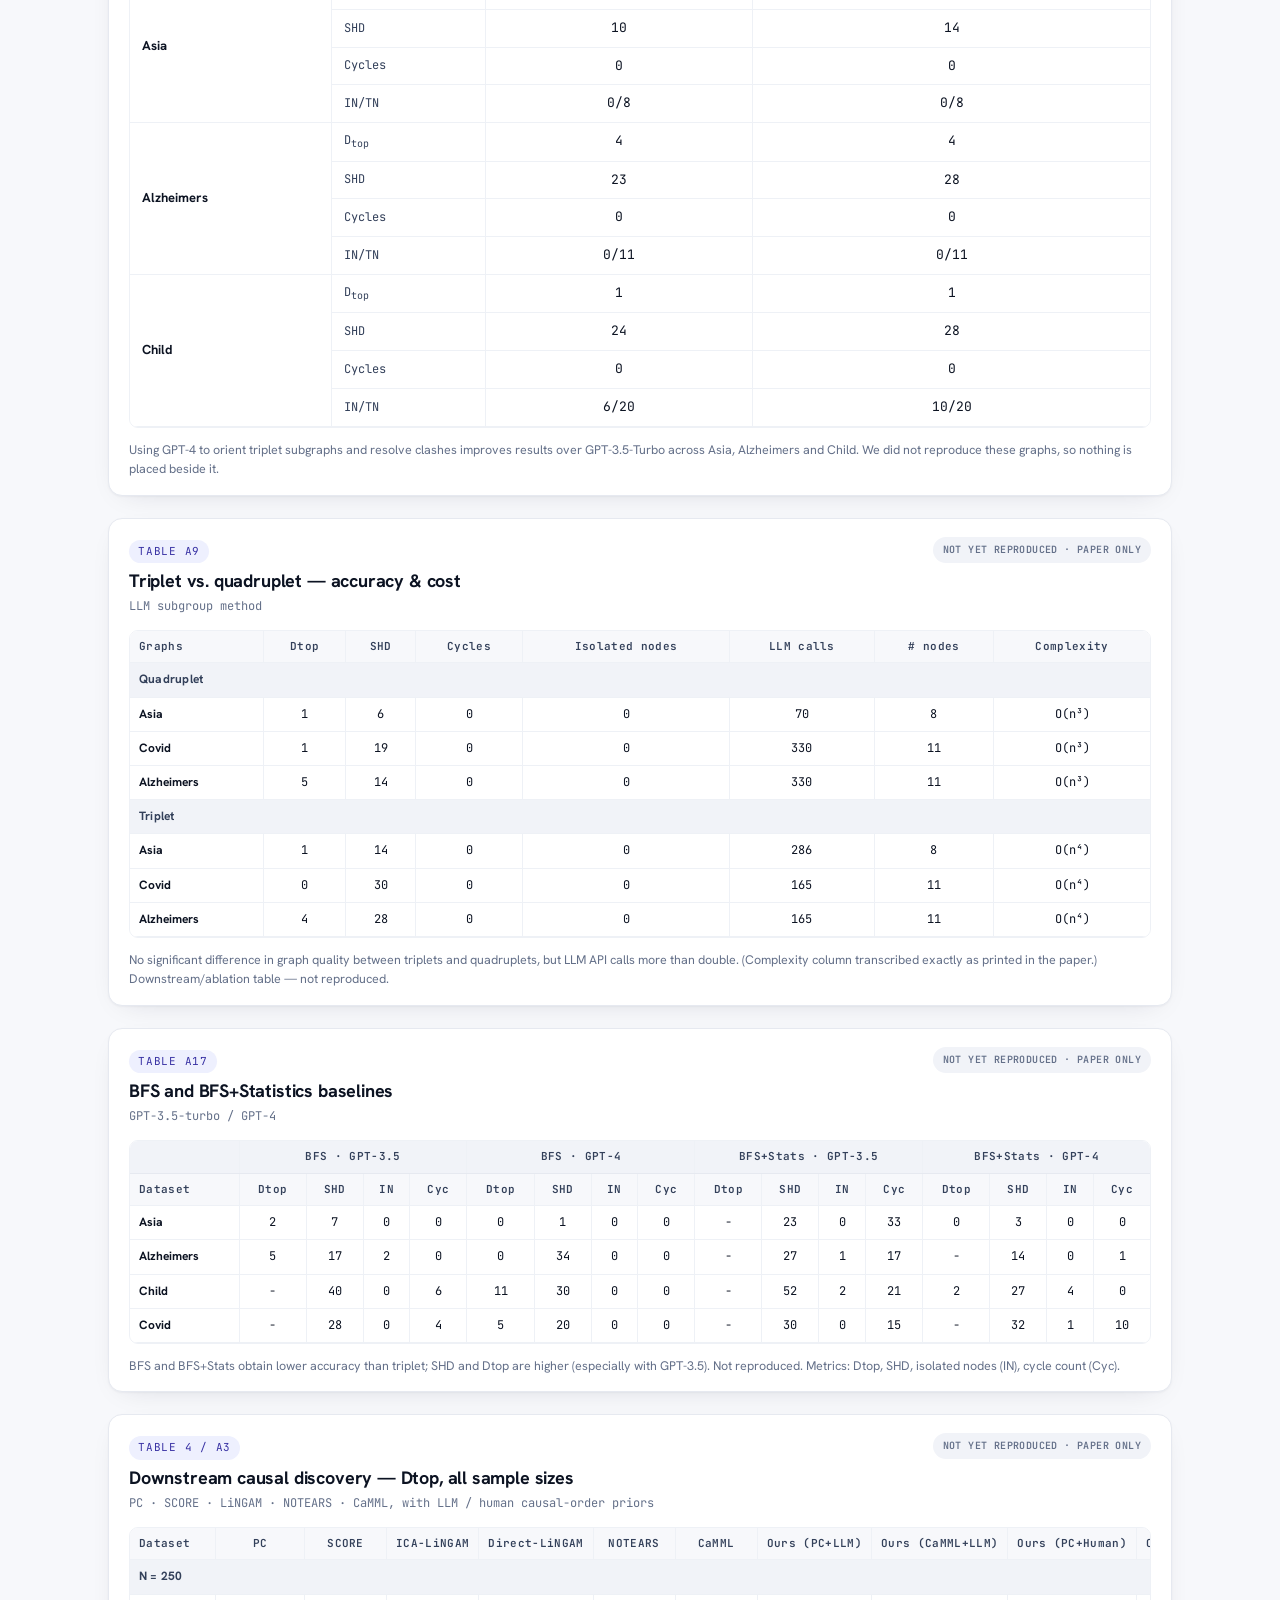
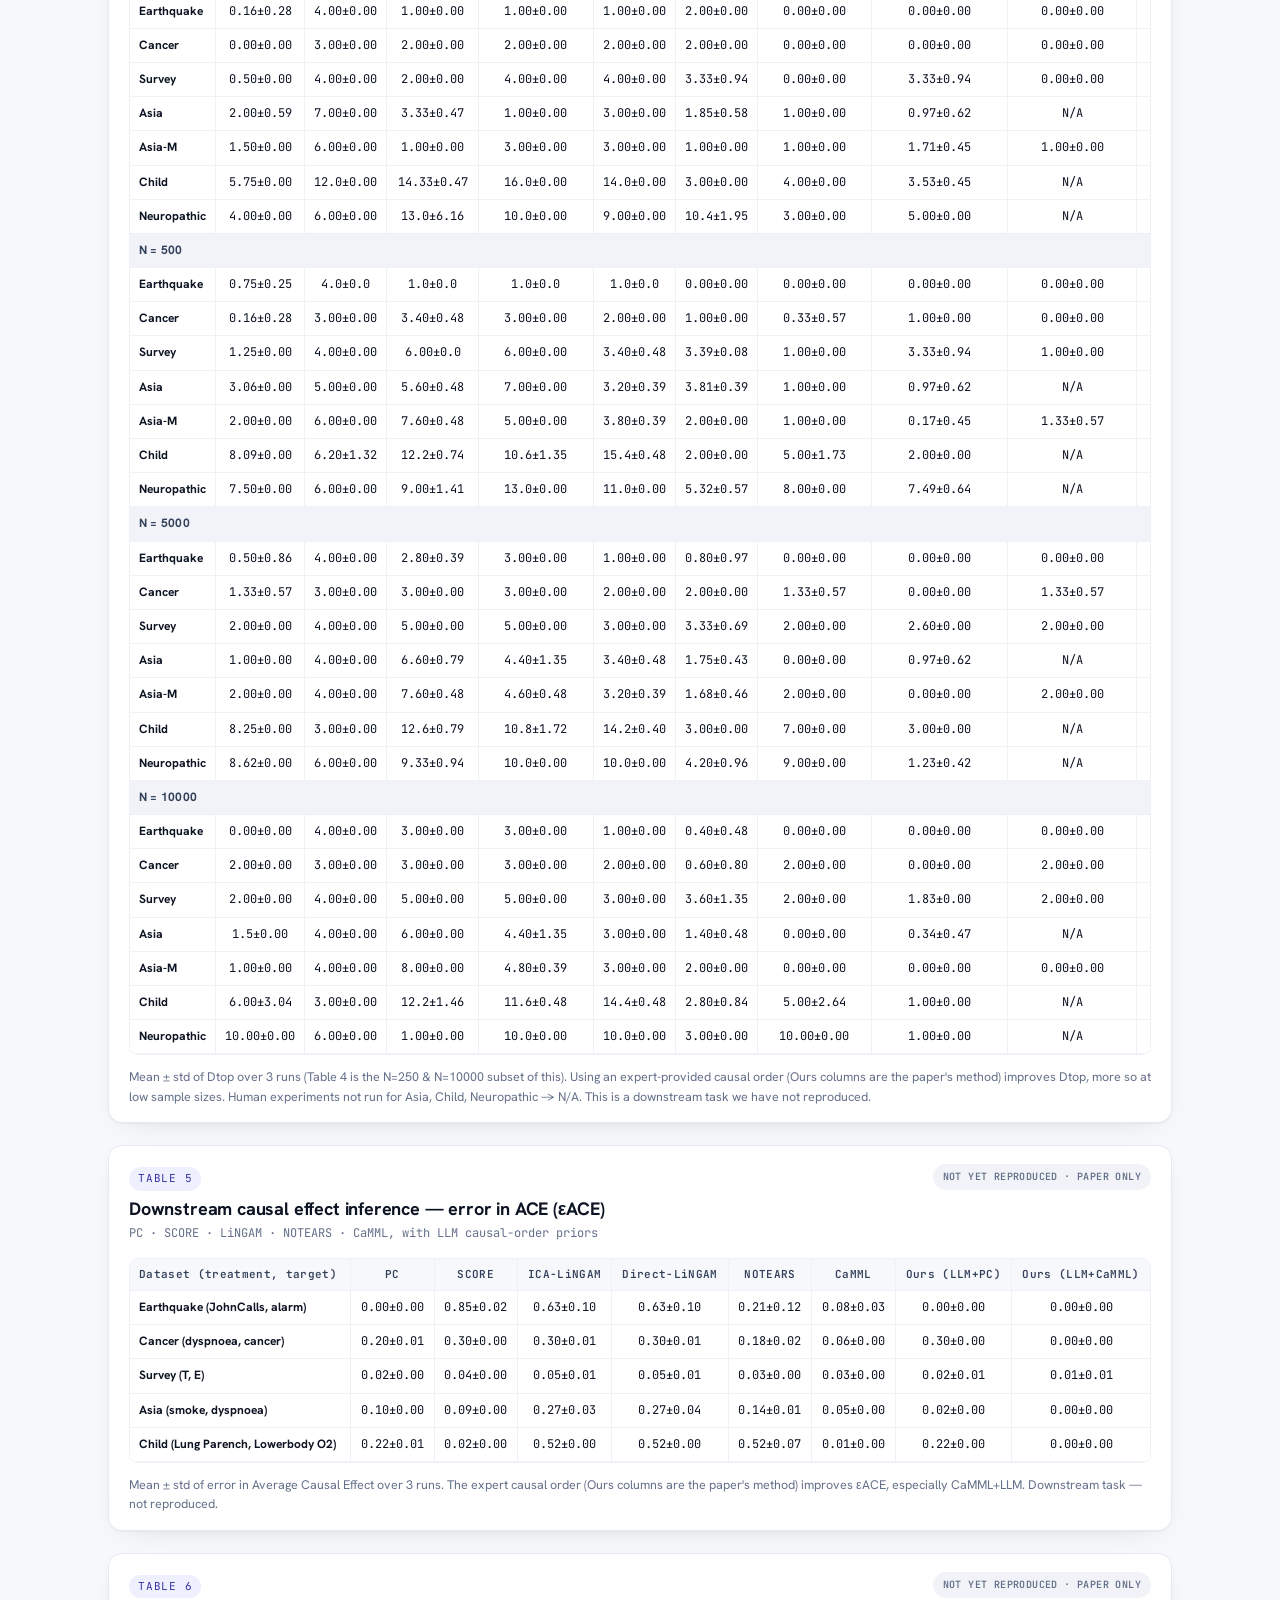
==== commit 0e2c68cd: "Show all the llm response" ====
--- a/ui/index.html
+++ b/ui/index.html
@@ -118,7 +118,7 @@
   <div class="wrap">
     <div class="eyebrow">Reproduction vs. paper</div>
     <h2 class="section-title">The published tables, beside ours</h2>
-    <p class="section-lead"><strong>Every experimental table in the paper</strong> (Tables 1–6 and appendix Tables A3, A5–A13, A15–A17) is transcribed faithfully below. Wherever we reproduced a run, our <strong>GPT-4o</strong> value sits <strong>beside</strong> the paper's number, shaded by how it compares. The paper uses GPT-3.5 / GPT-4 (and Phi-3 / Llama3 / human annotators), so absolute values differ by model — the test is whether the <em>method ordering and qualitative behaviour</em> reproduce. We reproduced <strong>pairwise (CoT) + triplet on Cancer and Earthquake only</strong>; everything else is left blank.</p>
+    <p class="section-lead"><strong>Every experimental table in the paper</strong> (Tables 1–6 and appendix Tables A3, A5–A13, A15–A17) is transcribed faithfully below. Wherever we reproduced a run, our <strong>GPT-4o</strong> value sits <strong>beside</strong> the paper's number, shaded by how it compares. The paper uses GPT-3.5 / GPT-4 (and Phi-3 / Llama3 / human annotators), so absolute values differ by model — the test is whether the <em>method ordering and qualitative behaviour</em> reproduce. We reproduced <strong>pairwise (CoT) + triplet on <span id="repro-list">the loaded datasets</span></strong>; everything else is left blank.</p>
 
     <div class="legend mt-m" style="margin-bottom:20px">
       <span class="item"><span class="dot" style="background:var(--c-correct)"></span>Ours does better</span>
@@ -127,9 +127,9 @@
       <span class="item"><span class="dot" style="background:var(--c-missing)"></span>Matches / not reproduced (blank)</span>
     </div>
 
-    <h3 style="font-size:22px;margin:34px 0 14px;letter-spacing:-.02em">Highlights — the four runs we reproduced</h3>
+    <h3 style="font-size:22px;margin:34px 0 6px;letter-spacing:-.02em">Highlights — the runs we reproduced</h3>
+    <p class="muted" style="font-size:13px;margin-bottom:14px">Hover any row to see how our GPT-4o run compares to the paper for that dataset and method.</p>
     <div class="compare-pair" id="compare-pair"></div>
-    <div class="diff-grid mt-m" id="diff-grid"></div>
 
     <h3 style="font-size:22px;margin:48px 0 6px;letter-spacing:-.02em">All published tables</h3>
     <p class="muted" style="font-size:13px;margin-bottom:18px">A green/red badge marks each table as reproduced (GPT-4o values appear beside the paper's) or paper-only (not yet run). In every cell, the small chip beside a paper number is our run; a “·” means the paper left that cell empty.</p>
--- a/ui/styles.css
+++ b/ui/styles.css
@@ -278,6 +278,24 @@
 .dpill-ours { color: var(--ink); font-weight: 700; margin-left: 2px; }
 .diff-note { font-size: 13px; color: var(--ink-2); line-height: 1.55; }
 .diff-alt { font-size: 10.5px; color: var(--faint); margin-top: 8px; }
+.diff-b-match { background: var(--bg-sink); color: var(--ink-2); }
+
+/* hover-row highlight: the key-difference card, surfaced as a tooltip */
+.cp-table tbody tr.cp-row { cursor: help; transition: background .12s ease; }
+.cp-table tbody tr.cp-row:hover { background: var(--bg-tint); }
+.hl-tip {
+  position: fixed; z-index: 1200; display: none;
+  width: 340px; max-width: calc(100vw - 24px);
+  background: #fff; border: 1px solid var(--line); border-left: 4px solid var(--line);
+  border-radius: var(--radius-s); padding: 16px 18px; box-shadow: var(--shadow-lg);
+  pointer-events: none;
+}
+.hl-tip .diff-top { margin-bottom: 12px; }
+.hl-tip .diff-note { margin-bottom: 0; }
+.hl-tip.hl-better  { border-left-color: var(--c-correct); }
+.hl-tip.hl-worse   { border-left-color: var(--c-extra); }
+.hl-tip.hl-diverge { border-left-color: var(--c-reversed); }
+.hl-tip.hl-match   { border-left-color: var(--line); }
 .row-method { display: flex; align-items: center; gap: 9px; font-weight: 600; }
 .chip { font-family: var(--font-mono); font-size: 11px; padding: 2px 8px; border-radius: 6px; background: var(--bg-sink); color: var(--ink-2); }
 .chip.tri { background: var(--accent-wash); color: var(--accent-ink); }
@@ -344,6 +362,28 @@
 .prompt-box .hl { color: #8fe0a8; }
 .prompt-box .hl2 { color: #f0b866; }
 
+/* variable picker (Ask-the-expert stage) — pick k vars to open a call */
+.var-picker { margin-bottom: 22px; }
+.var-picker-head { display: flex; align-items: baseline; justify-content: space-between; gap: 12px; margin-bottom: 12px; flex-wrap: wrap; }
+.vp-label { font-size: 14px; color: var(--ink-2); }
+.vp-label b { color: var(--accent); font-family: var(--font-mono); }
+.vp-count { font-family: var(--font-mono); font-size: 12px; color: var(--muted); }
+.vp-count.full { color: var(--c-correct); }
+.var-chips { display: flex; flex-wrap: wrap; gap: 8px; }
+.var-chip {
+  display: inline-flex; align-items: center; gap: 7px; padding: 7px 13px; border-radius: 999px;
+  font-size: 13px; font-weight: 600; cursor: pointer; transition: all .15s;
+  border: 1px solid var(--line); background: #fff; color: var(--ink-2);
+}
+.var-chip .dot { width: 9px; height: 9px; border-radius: 999px; opacity: .45; transition: opacity .15s; }
+.var-chip:hover { border-color: var(--vc-border); }
+.var-chip.on { border-color: var(--vc-border); background: var(--vc-soft); color: var(--vc-ink); }
+.var-chip.on .dot { opacity: 1; }
+.picker-hint {
+  padding: 28px 20px; text-align: center; color: var(--muted); font-size: 14px;
+  border: 1px dashed var(--line); border-radius: var(--radius-s); background: var(--bg-tint);
+}
+
 /* vote bars */
 .vote-list { display: flex; flex-direction: column; gap: 9px; }
 .vote-item { display: grid; grid-template-columns: 200px 1fr; gap: 14px; align-items: center; font-size: 13px; }
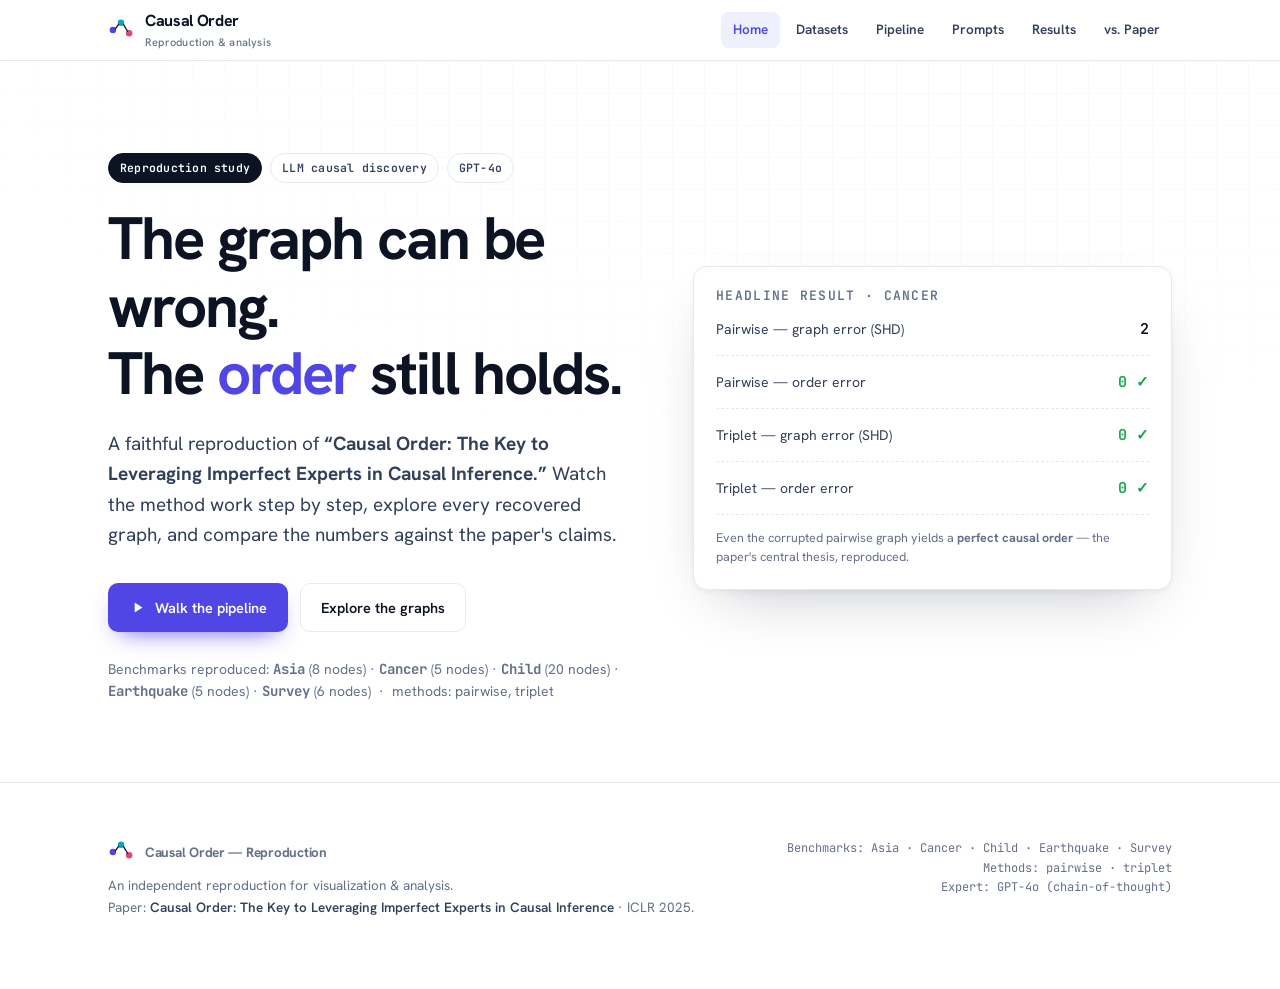
==== commit 2fa20f3f: "Change ui" ====
--- a/ui/index.html
+++ b/ui/index.html
@@ -14,7 +14,7 @@
 <!-- ================= NAV ================= -->
 <header class="nav">
   <div class="nav-in">
-    <a class="brand" href="#top" style="text-decoration:none;color:inherit">
+    <a class="brand" href="#home" style="text-decoration:none;color:inherit">
       <svg class="glyph" viewBox="0 0 32 32" fill="none">
         <circle cx="6" cy="16" r="4" fill="#4f46e5"/>
         <circle cx="16" cy="7" r="4" fill="#0ea5b7"/>
@@ -24,8 +24,10 @@
       <span>Causal Order<small>Reproduction & analysis</small></span>
     </a>
     <nav class="nav-links">
+      <a href="#home">Home</a>
       <a href="#datasets">Datasets</a>
       <a href="#pipeline">Pipeline</a>
+      <a href="#prompts">Prompts</a>
       <a href="#results">Results</a>
       <a href="#comparison">vs. Paper</a>
     </nav>
@@ -35,7 +37,7 @@
 <a id="top"></a>
 
 <!-- ================= HERO ================= -->
-<section class="hero">
+<section id="home" class="hero page">
   <div class="hero-grid"></div>
   <div class="wrap hero-in">
     <div>
@@ -68,7 +70,7 @@
 </section>
 
 <!-- ================= DATASETS ================= -->
-<section id="datasets" class="band tint">
+<section id="datasets" class="band tint page">
   <div class="wrap">
     <div class="eyebrow">The benchmarks</div>
     <h2 class="section-title">Datasets in the source code</h2>
@@ -78,7 +80,7 @@
 </section>
 
 <!-- ================= PIPELINE ================= -->
-<section id="pipeline" class="band">
+<section id="pipeline" class="band page">
   <div class="wrap">
     <div class="eyebrow">Step by step</div>
     <h2 class="section-title">How the method works</h2>
@@ -87,8 +89,18 @@
   </div>
 </section>
 
+<!-- ================= PROMPTS ================= -->
+<section id="prompts" class="band tint page">
+  <div class="wrap">
+    <div class="eyebrow">The expert, verbatim</div>
+    <h2 class="section-title">Every prompt in the source code</h2>
+    <p class="section-lead">The whole method comes down to <em>what we ask the LLM</em>. These are the prompt-building functions in <code class="mono">causal_discovery/prompts/</code>, lifted straight from the source — system message and template, with <span class="ph">{placeholders}</span> shown where the run fills in nodes, context and the partial graph. Click any prompt to read it in full; the few-shot chain-of-thought ones are long on purpose.</p>
+    <div class="mt-l" id="prompts-root"></div>
+  </div>
+</section>
+
 <!-- ================= RESULTS ================= -->
-<section id="results" class="band">
+<section id="results" class="band page">
   <div class="wrap">
     <div class="eyebrow">Reproduction results</div>
     <h2 class="section-title">Every run, every metric</h2>
@@ -114,7 +126,7 @@
 </section>
 
 <!-- ================= COMPARISON / CLAIMS ================= -->
-<section id="comparison" class="band tint">
+<section id="comparison" class="band tint page">
   <div class="wrap">
     <div class="eyebrow">Reproduction vs. paper</div>
     <h2 class="section-title">The published tables, beside ours</h2>
@@ -161,11 +173,13 @@
 <script src="vendor/chart.umd.min.js"></script>
 <script src="data/traces_report.js"></script>
 <script src="data/paper_reference.js"></script>
+<script src="data/prompts.js"></script>
 <script src="js/core.js"></script>
 <script src="js/datasets.js"></script>
 <script src="js/datasets_view.js"></script>
 <script src="js/graph.js"></script>
 <script src="js/pipeline.js"></script>
+<script src="js/prompts_view.js"></script>
 <script src="js/app.js"></script>
 </body>
 </html>
--- a/ui/styles.css
+++ b/ui/styles.css
@@ -96,6 +96,20 @@
 
 /* ---------- Section frame ---------- */
 section { scroll-margin-top: 70px; }
+
+/* ---------- Page router: one section visible at a time ---------- */
+/* Each top-level section is a "page"; the router (app.js) shows exactly one
+   and the nav links switch between them instead of scrolling a long page. */
+.page { display: none; }
+.page.is-active { display: block; animation: page-in .32s ease both; }
+@keyframes page-in {
+  from { opacity: 0; transform: translateY(8px); }
+  to   { opacity: 1; transform: none; }
+}
+@media (prefers-reduced-motion: reduce) {
+  .page.is-active { animation: none; }
+}
+
 .band { padding: 96px 0; }
 .band.tint { background: var(--bg-tint); border-top: 1px solid var(--line-soft); border-bottom: 1px solid var(--line-soft); }
 .band.sink { background: var(--bg-sink); }
@@ -514,3 +528,78 @@
 .ov.cmp-worse  { color: #be185d; background: var(--c-extra-w); }
 .ov.cmp-diverge{ color: #b45309; background: var(--c-reversed-w); }
 .ov.cmp-match  { color: var(--ink-2); background: var(--bg-sink); }
+
+/* ============================================================
+   PROMPTS section (#prompts → js/prompts_view.js)
+   ============================================================ */
+.pr-controls { display: flex; flex-wrap: wrap; gap: 16px; align-items: center; margin-bottom: 26px; }
+.pr-toggle { display: inline-flex; align-items: center; gap: 8px; font-size: 13px; font-weight: 600; color: var(--ink-2); cursor: pointer; user-select: none; }
+.pr-toggle input { width: 15px; height: 15px; accent-color: var(--accent); cursor: pointer; }
+.pr-search { display: inline-flex; align-items: center; gap: 8px; flex: 1; min-width: 220px; max-width: 360px; margin-left: auto;
+  background: #fff; border: 1px solid var(--line); border-radius: 10px; padding: 0 12px; color: var(--faint); }
+.pr-search:focus-within { border-color: var(--accent); color: var(--accent); }
+.pr-search input { border: 0; outline: 0; background: transparent; padding: 10px 0; font-size: 13.5px; font-family: var(--font-sans); color: var(--ink); width: 100%; }
+
+.pr-list { display: flex; flex-direction: column; gap: 14px; }
+
+.pr-card { background: #fff; border: 1px solid var(--line); border-radius: var(--radius); box-shadow: var(--shadow); overflow: hidden; border-left: 3px solid var(--line); }
+.pr-card.pr-pairwise { border-left-color: var(--c-extra); }
+.pr-card.pr-triplet  { border-left-color: var(--accent); }
+.pr-card.open { box-shadow: var(--shadow-lg); }
+
+.pr-head { display: flex; align-items: flex-start; gap: 16px; width: 100%; text-align: left;
+  background: transparent; border: 0; cursor: pointer; padding: 18px 20px; font-family: inherit; }
+.pr-head:hover { background: var(--bg-tint); }
+.pr-head-main { flex: 1; min-width: 0; }
+
+.pr-fn { display: flex; flex-wrap: wrap; align-items: center; gap: 10px; }
+.pr-fn code { font-family: var(--font-mono); font-size: 14.5px; font-weight: 600; color: var(--ink); }
+.pr-badges { display: inline-flex; flex-wrap: wrap; gap: 6px; }
+.pr-badge { font-family: var(--font-mono); font-size: 10px; font-weight: 600; letter-spacing: .02em;
+  padding: 2px 8px; border-radius: 999px; border: 1px solid var(--line); background: #fff; color: var(--ink-2); }
+.pr-badge.cat-pairwise { color: #be185d; background: var(--c-extra-w); border-color: transparent; }
+.pr-badge.cat-triplet  { color: var(--accent-ink); background: var(--accent-wash); border-color: transparent; }
+.pr-badge.type   { color: var(--ink-2); background: var(--bg-sink); border-color: transparent; }
+.pr-badge.live   { color: #15803d; background: var(--c-correct-w); border-color: transparent; }
+.pr-badge.legacy { color: var(--faint); background: var(--bg-sink); border-color: transparent; }
+.pr-badge.def    { color: #b45309; background: var(--c-reversed-w); border-color: transparent; }
+
+.pr-title { font-size: 16px; font-weight: 700; letter-spacing: -.01em; margin-top: 9px; }
+.pr-doc { font-size: 13.5px; color: var(--muted); margin-top: 4px; line-height: 1.5; }
+.pr-meta { display: flex; flex-wrap: wrap; align-items: center; gap: 10px 14px; margin-top: 10px; }
+.pr-file { font-size: 11.5px; color: var(--faint); }
+.pr-params { font-size: 12px; color: var(--muted); }
+.pr-param { font-family: var(--font-mono); font-size: 11.5px; color: var(--accent-ink); background: var(--accent-wash); padding: 1px 6px; border-radius: 6px; }
+.pr-usage { font-size: 13px; color: var(--ink-2); margin-top: 12px; line-height: 1.55;
+  background: var(--bg-tint); border: 1px solid var(--line-soft); border-radius: var(--radius-s); padding: 9px 12px; }
+.pr-usage b { color: var(--ink); font-weight: 700; }
+
+.pr-chev { color: var(--faint); flex-shrink: 0; margin-top: 4px; transition: transform .2s ease; }
+.pr-card.open .pr-chev { transform: rotate(180deg); }
+
+.pr-body { max-height: 0; overflow: hidden; transition: max-height .28s ease; border-top: 0 solid var(--line-soft); }
+.pr-card.open .pr-body { border-top-width: 1px; }
+.pr-body-bar { display: flex; align-items: center; justify-content: space-between; gap: 12px; padding: 12px 20px; background: var(--bg-tint); }
+.pr-legend { font-size: 12px; color: var(--muted); }
+.pr-copy { font-family: var(--font-mono); font-size: 11.5px; font-weight: 600; color: var(--accent);
+  background: #fff; border: 1px solid var(--line); border-radius: 8px; padding: 6px 12px; cursor: pointer; }
+.pr-copy:hover { border-color: var(--accent); background: var(--accent-wash); }
+
+.pr-msg { padding: 14px 20px; border-top: 1px solid var(--line-soft); }
+.pr-msg-role { font-family: var(--font-mono); font-size: 10.5px; font-weight: 700; text-transform: uppercase; letter-spacing: .08em; margin-bottom: 8px; }
+.pr-role-system .pr-msg-role { color: var(--accent-2); }
+.pr-role-assistant .pr-msg-role, .pr-role-user .pr-msg-role { color: var(--c-extra); }
+.pr-msg-body { font-family: var(--font-mono); font-size: 12.5px; line-height: 1.62; color: var(--ink-2);
+  white-space: pre-wrap; word-break: break-word; margin: 0; max-height: 460px; overflow: auto;
+  background: var(--bg-sink); border: 1px solid var(--line-soft); border-radius: var(--radius-s); padding: 14px 16px; }
+.pr-msg-body .ph { color: var(--accent-ink); background: var(--accent-wash); border-radius: 4px; padding: 0 3px; font-weight: 600; }
+.pr-msg-body .ans { color: #b45309; background: var(--c-reversed-w); border-radius: 4px; padding: 0 3px; font-weight: 600; }
+
+/* placeholder chip used inline in copy (section lead, legend) */
+.ph { font-family: var(--font-mono); }
+span.ph { color: var(--accent-ink); }
+
+@media (max-width: 640px) {
+  .pr-search { margin-left: 0; max-width: none; }
+  .pr-head { padding: 14px; gap: 10px; }
+}
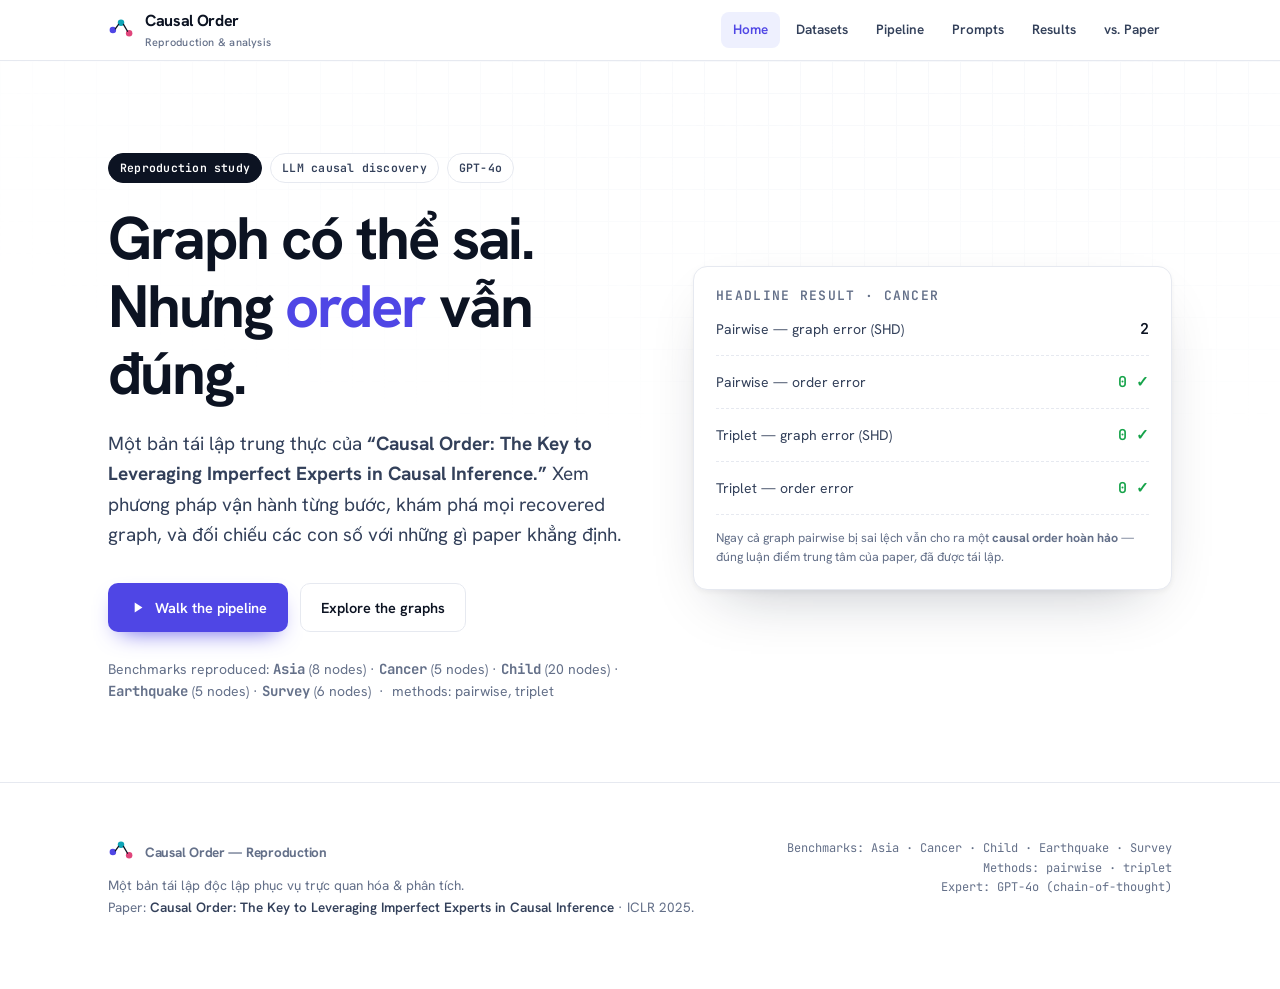
==== commit ae2c44c0: "Backfill data" ====
--- a/ui/index.html
+++ b/ui/index.html
@@ -1,5 +1,5 @@
 <!DOCTYPE html>
-<html lang="en">
+<html lang="vi">
 <head>
 <meta charset="utf-8" />
 <meta name="viewport" content="width=device-width, initial-scale=1" />
@@ -46,8 +46,8 @@
         <span class="pill">LLM causal discovery</span>
         <span class="pill">GPT-4o</span>
       </div>
-      <h1>The graph can be wrong.<br/>The <em style="font-style:normal;color:var(--accent)">order</em> still holds.</h1>
-      <p class="sub">A faithful reproduction of <strong>“Causal Order: The Key to Leveraging Imperfect Experts in Causal Inference.”</strong> Watch the method work step by step, explore every recovered graph, and compare the numbers against the paper's claims.</p>
+      <h1>Graph có thể sai.<br/>Nhưng <em style="font-style:normal;color:var(--accent)">order</em> vẫn đúng.</h1>
+      <p class="sub">Một bản tái lập trung thực của <strong>“Causal Order: The Key to Leveraging Imperfect Experts in Causal Inference.”</strong> Xem phương pháp vận hành từng bước, khám phá mọi recovered graph, và đối chiếu các con số với những gì paper khẳng định.</p>
       <div class="cta-row">
         <a class="btn btn-primary" href="#pipeline">
           <svg width="17" height="17" viewBox="0 0 24 24" fill="currentColor"><path d="M8 5v14l11-7z"/></svg>
@@ -64,7 +64,7 @@
       <div class="verdict-row"><span class="lab">Pairwise — order error</span><span class="val delta-good">0 ✓</span></div>
       <div class="verdict-row"><span class="lab">Triplet — graph error (SHD)</span><span class="val delta-good">0 ✓</span></div>
       <div class="verdict-row"><span class="lab">Triplet — order error</span><span class="val delta-good">0 ✓</span></div>
-      <p class="muted" style="font-size:12.5px;margin-top:14px;line-height:1.5">Even the corrupted pairwise graph yields a <b>perfect causal order</b> — the paper's central thesis, reproduced.</p>
+      <p class="muted" style="font-size:12.5px;margin-top:14px;line-height:1.5">Ngay cả graph pairwise bị sai lệch vẫn cho ra một <b>causal order hoàn hảo</b> — đúng luận điểm trung tâm của paper, đã được tái lập.</p>
     </div>
   </div>
 </section>
@@ -72,9 +72,9 @@
 <!-- ================= DATASETS ================= -->
 <section id="datasets" class="band tint page">
   <div class="wrap">
-    <div class="eyebrow">The benchmarks</div>
-    <h2 class="section-title">Datasets in the source code</h2>
-    <p class="section-lead">The repository defines <strong>11 benchmark causal graphs</strong> in <code class="mono">graphs/definitions.py</code> — each a set of variables, a ground-truth DAG, optional descriptions, and a prompt context. This reproduction runs the ones marked <em>Reproduced</em> below; the rest are ready to run. Click any card for its full variable list.</p>
+    <div class="eyebrow">Các bộ benchmark</div>
+    <h2 class="section-title">Datasets</h2>
+    <p class="section-lead">Repository định nghĩa <strong>11 benchmark causal graph</strong> trong <code class="mono">graphs/definitions.py</code> — mỗi cái gồm một tập biến, một ground-truth DAG, mô tả tùy chọn, và một prompt context. Bản tái lập này chạy những graph được đánh dấu <em>Đã tái lập</em> bên dưới; phần còn lại đã sẵn sàng để chạy. Bấm vào bất kỳ thẻ nào để xem danh sách biến đầy đủ.</p>
     <div class="mt-l" id="datasets-root"></div>
   </div>
 </section>
@@ -83,8 +83,8 @@
 <section id="pipeline" class="band page">
   <div class="wrap">
     <div class="eyebrow">Step by step</div>
-    <h2 class="section-title">How the method works</h2>
-    <p class="section-lead">Five conceptual stages — decompose / enumerate, ask the expert, vote / assemble, the recovered <strong>graph</strong> (predicted vs. ground truth, interactive), and the <strong>causal order</strong>. Pick a dataset and method, press play, or click a stage to jump. The final stage explains exactly how the causal order is computed.</p>
+    <h2 class="section-title">Pipeline</h2>
+    <p class="section-lead">Năm giai đoạn khái niệm — phân rã / liệt kê, hỏi expert, vote / lắp ráp, recovered <strong>graph</strong> (dự đoán so với ground truth, tương tác được), và <strong>causal order</strong>. Chọn một dataset và phương pháp, bấm play, hoặc bấm vào một giai đoạn để nhảy tới. Giai đoạn cuối giải thích chính xác cách causal order được tính.</p>
     <div class="mt-l" id="pipeline-root"></div>
   </div>
 </section>
@@ -93,8 +93,8 @@
 <section id="prompts" class="band tint page">
   <div class="wrap">
     <div class="eyebrow">The expert, verbatim</div>
-    <h2 class="section-title">Every prompt in the source code</h2>
-    <p class="section-lead">The whole method comes down to <em>what we ask the LLM</em>. These are the prompt-building functions in <code class="mono">causal_discovery/prompts/</code>, lifted straight from the source — system message and template, with <span class="ph">{placeholders}</span> shown where the run fills in nodes, context and the partial graph. Click any prompt to read it in full; the few-shot chain-of-thought ones are long on purpose.</p>
+    <h2 class="section-title">Prompts</h2>
+    <p class="section-lead">Toàn bộ phương pháp quy về <em>chúng ta hỏi LLM điều gì</em>. Đây là các hàm dựng prompt trong <code class="mono">causal_discovery/prompts/</code>, lấy thẳng từ source — system message và template, với các <span class="ph">{placeholders}</span> được hiển thị ở chỗ mỗi lần chạy sẽ điền vào nodes, context và partial graph. Bấm vào bất kỳ prompt nào để đọc đầy đủ; những prompt few-shot chain-of-thought dài là có chủ đích.</p>
     <div class="mt-l" id="prompts-root"></div>
   </div>
 </section>
@@ -103,8 +103,8 @@
 <section id="results" class="band page">
   <div class="wrap">
     <div class="eyebrow">Reproduction results</div>
-    <h2 class="section-title">Every run, every metric</h2>
-    <p class="section-lead"><span id="results-summary">Five runs across two benchmarks.</span> <b>SHD</b> = structural Hamming distance (edge errors). <b>Topo. div.</b> = topological divergence (order errors). Lower is better for both; best per dataset is highlighted.</p>
+    <h2 class="section-title">Results</h2>
+    <p class="section-lead"><span id="results-summary">Năm lần chạy trên hai benchmark.</span> <b>SHD</b> = structural Hamming distance (lỗi edge). <b>Topo. div.</b> = topological divergence (lỗi order). Cả hai đều càng thấp càng tốt; giá trị tốt nhất mỗi dataset được tô sáng.</p>
 
     <div class="tbl-wrap mt-l">
       <table class="metrics">
@@ -112,6 +112,7 @@
           <tr>
             <th>Dataset</th><th>Method</th><th>SHD</th><th>Topo. div.</th>
             <th>Prec.</th><th>Recall</th><th>F1</th><th>Pred. edges</th><th>Cycles</th>
+            <th>Time (s)</th><th>Tokens</th>
           </tr>
         </thead>
         <tbody id="metrics-tbody"></tbody>
@@ -122,6 +123,10 @@
       <div class="card"><div style="height:300px"><canvas id="chart-shd"></canvas></div></div>
       <div class="card"><div style="height:300px"><canvas id="chart-topo"></canvas></div></div>
     </div>
+
+    <h3 style="font-size:22px;margin:48px 0 6px;letter-spacing:-.02em">Kết quả theo từng model self-host (Ollama)</h3>
+    <p class="section-lead">Năm dataset (Cancer, Earthquake, Survey, Asia, Child) chạy local qua Ollama với ba chiến lược <strong>base / CoT / triplet</strong> — số liệu thô lấy từ <code class="mono">data/other_model/results_local.json</code>. <b>SHD</b> và <b>D<sub>top</sub></b> càng thấp càng tốt; giá trị tốt nhất mỗi dataset được tô sáng.</p>
+    <div id="local-metrics" class="mt-m"></div>
   </div>
 </section>
 
@@ -129,8 +134,8 @@
 <section id="comparison" class="band tint page">
   <div class="wrap">
     <div class="eyebrow">Reproduction vs. paper</div>
-    <h2 class="section-title">The published tables, beside ours</h2>
-    <p class="section-lead"><strong>Every experimental table in the paper</strong> (Tables 1–6 and appendix Tables A3, A5–A13, A15–A17) is transcribed faithfully below. Wherever we reproduced a run, our <strong>GPT-4o</strong> value sits <strong>beside</strong> the paper's number, shaded by how it compares. The paper uses GPT-3.5 / GPT-4 (and Phi-3 / Llama3 / human annotators), so absolute values differ by model — the test is whether the <em>method ordering and qualitative behaviour</em> reproduce. We reproduced <strong>pairwise (CoT) + triplet on <span id="repro-list">the loaded datasets</span></strong>; everything else is left blank.</p>
+    <h2 class="section-title">Comparison</h2>
+    <p class="section-lead"><strong>Mọi bảng thực nghiệm trong paper</strong> (Bảng 1–6 và các bảng phụ lục A3, A5–A13, A15–A17) được chép lại trung thực bên dưới. Ở những chỗ chúng tôi đã tái lập một lần chạy, giá trị <strong>GPT-4o</strong> của chúng tôi nằm <strong>cạnh</strong> con số của paper, được tô màu theo mức so sánh. Paper dùng GPT-3.5 / GPT-4 (và Phi-3 / Llama3 / người chú thích), nên giá trị tuyệt đối khác nhau theo mô hình — phép thử ở đây là liệu <em>thứ tự giữa các phương pháp và hành vi định tính</em> có tái lập được hay không. Chúng tôi đã tái lập <strong>pairwise (CoT) + triplet trên <span id="repro-list">các dataset đã nạp</span></strong>; mọi thứ khác để trống. Riêng <strong>Bảng A8</strong>, chúng tôi tái lập đúng <em>cùng họ mô hình của paper</em> (Phi-3, Llama3) bằng cách self-host qua Ollama (<code class="mono">phi3:mini</code>, <code class="mono">llama3:8b</code>) trên 5 dataset (Cancer, Earthquake, Survey, Asia, Child) — vì cùng mô hình nên con số đặt cạnh đó so sánh trực tiếp được; ô màu xám là các dataset nằm ngoài bảng A8 gốc của paper.</p>
 
     <div class="legend mt-m" style="margin-bottom:20px">
       <span class="item"><span class="dot" style="background:var(--c-correct)"></span>Ours does better</span>
@@ -140,11 +145,11 @@
     </div>
 
     <h3 style="font-size:22px;margin:34px 0 6px;letter-spacing:-.02em">Highlights — the runs we reproduced</h3>
-    <p class="muted" style="font-size:13px;margin-bottom:14px">Hover any row to see how our GPT-4o run compares to the paper for that dataset and method.</p>
+    <p class="muted" style="font-size:13px;margin-bottom:14px">Di chuột vào bất kỳ hàng nào để xem lần chạy GPT-4o của chúng tôi so với paper cho dataset và phương pháp đó.</p>
     <div class="compare-pair" id="compare-pair"></div>
 
-    <h3 style="font-size:22px;margin:48px 0 6px;letter-spacing:-.02em">All published tables</h3>
-    <p class="muted" style="font-size:13px;margin-bottom:18px">A green/red badge marks each table as reproduced (GPT-4o values appear beside the paper's) or paper-only (not yet run). In every cell, the small chip beside a paper number is our run; a “·” means the paper left that cell empty.</p>
+    <h3 style="font-size:22px;margin:48px 0 6px;letter-spacing:-.02em">Tất cả các bảng đã công bố</h3>
+    <p class="muted" style="font-size:13px;margin-bottom:18px">Một huy hiệu xanh/đỏ đánh dấu mỗi bảng là đã tái lập (giá trị GPT-4o hiện cạnh con số của paper) hay chỉ-có-paper (chưa chạy). Trong mỗi ô, chip nhỏ cạnh một con số của paper là lần chạy của chúng tôi; dấu “·” nghĩa là paper để trống ô đó.</p>
     <div id="all-paper-tables"></div>
   </div>
 </section>
@@ -160,7 +165,7 @@
         </svg>
         <span>Causal Order — Reproduction</span>
       </div>
-      <p>An independent reproduction for visualization &amp; analysis.<br/>Paper: <a href="https://arxiv.org/pdf/2310.15117" target="_blank" rel="noopener">Causal Order: The Key to Leveraging Imperfect Experts in Causal Inference</a> · ICLR 2025.</p>
+      <p>Một bản tái lập độc lập phục vụ trực quan hóa &amp; phân tích.<br/>Paper: <a href="https://arxiv.org/pdf/2310.15117" target="_blank" rel="noopener">Causal Order: The Key to Leveraging Imperfect Experts in Causal Inference</a> · ICLR 2025.</p>
     </div>
     <div style="text-align:right">
       <p class="mono" id="footer-benchmarks" style="font-size:12px">Benchmarks: Cancer<br/>Methods: pairwise · triplet<br/>Expert: GPT-4o (chain-of-thought)</p>
@@ -173,6 +178,7 @@
 <script src="vendor/chart.umd.min.js"></script>
 <script src="data/traces_report.js"></script>
 <script src="data/paper_reference.js"></script>
+<script src="data/local_models.js"></script>
 <script src="data/prompts.js"></script>
 <script src="js/core.js"></script>
 <script src="js/datasets.js"></script>
--- a/ui/styles.css
+++ b/ui/styles.css
@@ -372,6 +372,7 @@
 
 /* prompt bubble */
 .prompt-box { background: var(--ink); color: #e8ebf2; border-radius: 12px; padding: 18px 20px; font-family: var(--font-mono); font-size: 13px; line-height: 1.7; }
+.prompt-box .prompt-text { display: block; margin-top: 6px; white-space: pre-wrap; word-break: break-word; max-height: 300px; overflow: auto; }
 .prompt-box .role { color: #8ea2c4; }
 .prompt-box .hl { color: #8fe0a8; }
 .prompt-box .hl2 { color: #f0b866; }
@@ -531,61 +532,69 @@
 
 /* ============================================================
    PROMPTS section (#prompts → js/prompts_view.js)
+   Group toggle + dropdown → one prompt shown in a panel.
    ============================================================ */
-.pr-controls { display: flex; flex-wrap: wrap; gap: 16px; align-items: center; margin-bottom: 26px; }
-.pr-toggle { display: inline-flex; align-items: center; gap: 8px; font-size: 13px; font-weight: 600; color: var(--ink-2); cursor: pointer; user-select: none; }
-.pr-toggle input { width: 15px; height: 15px; accent-color: var(--accent); cursor: pointer; }
-.pr-search { display: inline-flex; align-items: center; gap: 8px; flex: 1; min-width: 220px; max-width: 360px; margin-left: auto;
-  background: #fff; border: 1px solid var(--line); border-radius: 10px; padding: 0 12px; color: var(--faint); }
-.pr-search:focus-within { border-color: var(--accent); color: var(--accent); }
-.pr-search input { border: 0; outline: 0; background: transparent; padding: 10px 0; font-size: 13.5px; font-family: var(--font-sans); color: var(--ink); width: 100%; }
-
-.pr-list { display: flex; flex-direction: column; gap: 14px; }
-
-.pr-card { background: #fff; border: 1px solid var(--line); border-radius: var(--radius); box-shadow: var(--shadow); overflow: hidden; border-left: 3px solid var(--line); }
-.pr-card.pr-pairwise { border-left-color: var(--c-extra); }
-.pr-card.pr-triplet  { border-left-color: var(--accent); }
-.pr-card.open { box-shadow: var(--shadow-lg); }
-
-.pr-head { display: flex; align-items: flex-start; gap: 16px; width: 100%; text-align: left;
-  background: transparent; border: 0; cursor: pointer; padding: 18px 20px; font-family: inherit; }
-.pr-head:hover { background: var(--bg-tint); }
-.pr-head-main { flex: 1; min-width: 0; }
-
-.pr-fn { display: flex; flex-wrap: wrap; align-items: center; gap: 10px; }
-.pr-fn code { font-family: var(--font-mono); font-size: 14.5px; font-weight: 600; color: var(--ink); }
+.pr-controls { display: flex; flex-wrap: wrap; gap: 12px 18px; align-items: center; margin-bottom: 24px; }
+.pr-picker { display: inline-flex; align-items: center; gap: 9px; flex: 1; min-width: 260px; }
+
+/* custom dropdown (replaces a native <select> so the popup can be styled) */
+.pr-dd { position: relative; flex: 1; min-width: 230px; max-width: 540px; }
+.pr-dd-btn { display: flex; align-items: center; gap: 10px; width: 100%; text-align: left;
+  font-family: var(--font-sans); font-size: 14px; font-weight: 600; color: var(--ink);
+  background: #fff; border: 1px solid var(--line); border-radius: 11px; padding: 9px 12px; cursor: pointer;
+  box-shadow: var(--shadow); transition: border-color .15s ease, box-shadow .15s ease; }
+.pr-dd-btn:hover { border-color: var(--faint); }
+.pr-dd.open .pr-dd-btn { border-color: var(--accent); box-shadow: 0 0 0 3px var(--accent-wash); }
+.pr-dd-label { display: flex; align-items: center; gap: 9px; flex: 1; min-width: 0; }
+.pr-dd-chev { margin-left: auto; color: var(--muted); flex-shrink: 0; transition: transform .2s ease; }
+.pr-dd.open .pr-dd-chev { transform: rotate(180deg); color: var(--accent); }
+
+/* prompt_type / role chip, shared by the trigger and the options */
+.pr-dd-tag { font-family: var(--font-mono); font-size: 11px; font-weight: 600; letter-spacing: .01em;
+  color: #be185d; background: var(--c-extra-w); border-radius: 6px; padding: 2px 8px; flex-shrink: 0; }
+.pr-dd-tag.tri { color: var(--accent-ink); background: var(--accent-wash); }
+.pr-dd-text { overflow: hidden; text-overflow: ellipsis; white-space: nowrap; }
+
+.pr-dd-menu { position: absolute; z-index: 40; top: calc(100% + 6px); left: 0; right: 0;
+  background: #fff; border: 1px solid var(--line); border-radius: 12px; box-shadow: var(--shadow-lg);
+  padding: 6px; display: none; max-height: 340px; overflow: auto; }
+.pr-dd.open .pr-dd-menu { display: block; animation: pr-dd-in .16s ease both; }
+@keyframes pr-dd-in { from { opacity: 0; transform: translateY(-5px); } to { opacity: 1; transform: none; } }
+
+.pr-dd-opt { display: flex; align-items: center; gap: 9px; width: 100%; text-align: left;
+  font-family: var(--font-sans); font-size: 13.5px; font-weight: 600; color: var(--ink-2);
+  background: transparent; border: 0; border-radius: 8px; padding: 9px 10px; cursor: pointer;
+  transition: background .12s ease; }
+.pr-dd-opt + .pr-dd-opt { margin-top: 2px; }
+.pr-dd-opt:hover { background: var(--bg-tint); color: var(--ink); }
+.pr-dd-opt.sel { color: var(--ink); background: var(--accent-wash); }
+.pr-dd-check { margin-left: auto; color: var(--accent); flex-shrink: 0; opacity: 0; }
+.pr-dd-opt.sel .pr-dd-check { opacity: 1; }
+
+.pr-panel { background: #fff; border: 1px solid var(--line); border-radius: var(--radius);
+  box-shadow: var(--shadow); overflow: hidden; }
+.pr-panel-head { padding: 20px 22px 18px; }
 .pr-badges { display: inline-flex; flex-wrap: wrap; gap: 6px; }
-.pr-badge { font-family: var(--font-mono); font-size: 10px; font-weight: 600; letter-spacing: .02em;
-  padding: 2px 8px; border-radius: 999px; border: 1px solid var(--line); background: #fff; color: var(--ink-2); }
-.pr-badge.cat-pairwise { color: #be185d; background: var(--c-extra-w); border-color: transparent; }
-.pr-badge.cat-triplet  { color: var(--accent-ink); background: var(--accent-wash); border-color: transparent; }
-.pr-badge.type   { color: var(--ink-2); background: var(--bg-sink); border-color: transparent; }
-.pr-badge.live   { color: #15803d; background: var(--c-correct-w); border-color: transparent; }
-.pr-badge.legacy { color: var(--faint); background: var(--bg-sink); border-color: transparent; }
-.pr-badge.def    { color: #b45309; background: var(--c-reversed-w); border-color: transparent; }
-
-.pr-title { font-size: 16px; font-weight: 700; letter-spacing: -.01em; margin-top: 9px; }
-.pr-doc { font-size: 13.5px; color: var(--muted); margin-top: 4px; line-height: 1.5; }
-.pr-meta { display: flex; flex-wrap: wrap; align-items: center; gap: 10px 14px; margin-top: 10px; }
-.pr-file { font-size: 11.5px; color: var(--faint); }
-.pr-params { font-size: 12px; color: var(--muted); }
-.pr-param { font-family: var(--font-mono); font-size: 11.5px; color: var(--accent-ink); background: var(--accent-wash); padding: 1px 6px; border-radius: 6px; }
-.pr-usage { font-size: 13px; color: var(--ink-2); margin-top: 12px; line-height: 1.55;
-  background: var(--bg-tint); border: 1px solid var(--line-soft); border-radius: var(--radius-s); padding: 9px 12px; }
+.pr-badge { font-family: var(--font-mono); font-size: 10.5px; font-weight: 600; letter-spacing: .02em;
+  padding: 3px 9px; border-radius: 999px; border: 1px solid var(--line); background: #fff; color: var(--ink-2); }
+.pr-badge.cat-triplet { color: var(--accent-ink); background: var(--accent-wash); border-color: transparent; }
+.pr-badge.type { color: var(--ink-2); background: var(--bg-sink); border-color: transparent; }
+.pr-badge.def  { color: #b45309; background: var(--c-reversed-w); border-color: transparent; }
+
+.pr-title { font-size: 19px; font-weight: 700; letter-spacing: -.01em; margin-top: 11px; }
+.pr-usage { font-size: 13.5px; color: var(--ink-2); margin-top: 12px; line-height: 1.55;
+  background: var(--bg-tint); border: 1px solid var(--line-soft); border-radius: var(--radius-s); padding: 10px 13px; }
 .pr-usage b { color: var(--ink); font-weight: 700; }
 
-.pr-chev { color: var(--faint); flex-shrink: 0; margin-top: 4px; transition: transform .2s ease; }
-.pr-card.open .pr-chev { transform: rotate(180deg); }
-
-.pr-body { max-height: 0; overflow: hidden; transition: max-height .28s ease; border-top: 0 solid var(--line-soft); }
-.pr-card.open .pr-body { border-top-width: 1px; }
-.pr-body-bar { display: flex; align-items: center; justify-content: space-between; gap: 12px; padding: 12px 20px; background: var(--bg-tint); }
+.pr-body-bar { display: flex; align-items: center; justify-content: space-between; gap: 12px;
+  padding: 11px 22px; background: var(--bg-tint); border-top: 1px solid var(--line-soft); border-bottom: 1px solid var(--line-soft); }
 .pr-legend { font-size: 12px; color: var(--muted); }
 .pr-copy { font-family: var(--font-mono); font-size: 11.5px; font-weight: 600; color: var(--accent);
   background: #fff; border: 1px solid var(--line); border-radius: 8px; padding: 6px 12px; cursor: pointer; }
 .pr-copy:hover { border-color: var(--accent); background: var(--accent-wash); }
 
-.pr-msg { padding: 14px 20px; border-top: 1px solid var(--line-soft); }
+.pr-msg { padding: 14px 22px; border-top: 1px solid var(--line-soft); }
+.pr-msg:first-of-type { border-top: 0; }
 .pr-msg-role { font-family: var(--font-mono); font-size: 10.5px; font-weight: 700; text-transform: uppercase; letter-spacing: .08em; margin-bottom: 8px; }
 .pr-role-system .pr-msg-role { color: var(--accent-2); }
 .pr-role-assistant .pr-msg-role, .pr-role-user .pr-msg-role { color: var(--c-extra); }
@@ -595,11 +604,10 @@
 .pr-msg-body .ph { color: var(--accent-ink); background: var(--accent-wash); border-radius: 4px; padding: 0 3px; font-weight: 600; }
 .pr-msg-body .ans { color: #b45309; background: var(--c-reversed-w); border-radius: 4px; padding: 0 3px; font-weight: 600; }
 
-/* placeholder chip used inline in copy (section lead, legend) */
+/* placeholder chip used inline (section lead, legend) */
 .ph { font-family: var(--font-mono); }
 span.ph { color: var(--accent-ink); }
 
 @media (max-width: 640px) {
-  .pr-search { margin-left: 0; max-width: none; }
-  .pr-head { padding: 14px; gap: 10px; }
-}
+  .pr-picker { min-width: 0; width: 100%; }
+}
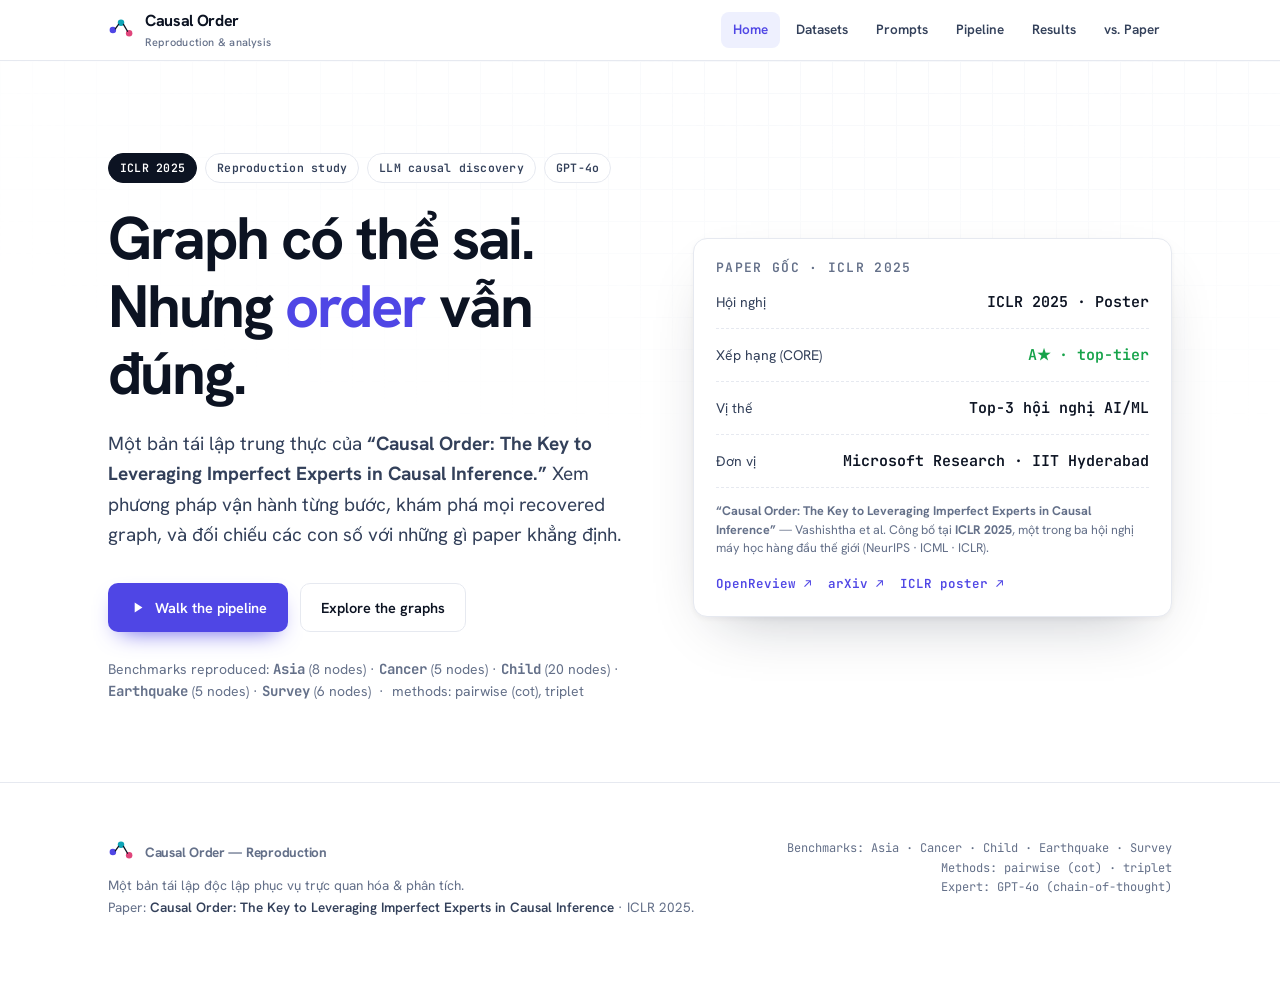
==== commit 61a7e46f: "Update result" ====
--- a/ui/index.html
+++ b/ui/index.html
@@ -26,8 +26,8 @@
     <nav class="nav-links">
       <a href="#home">Home</a>
       <a href="#datasets">Datasets</a>
+      <a href="#prompts">Prompts</a>
       <a href="#pipeline">Pipeline</a>
-      <a href="#prompts">Prompts</a>
       <a href="#results">Results</a>
       <a href="#comparison">vs. Paper</a>
     </nav>
@@ -42,7 +42,8 @@
   <div class="wrap hero-in">
     <div>
       <div class="tag-row">
-        <span class="pill solid">Reproduction study</span>
+        <span class="pill solid">ICLR 2025</span>
+        <span class="pill">Reproduction study</span>
         <span class="pill">LLM causal discovery</span>
         <span class="pill">GPT-4o</span>
       </div>
@@ -59,12 +60,17 @@
     </div>
 
     <div class="verdict">
-      <h4>Headline result · Cancer</h4>
-      <div class="verdict-row"><span class="lab">Pairwise — graph error (SHD)</span><span class="val">2</span></div>
-      <div class="verdict-row"><span class="lab">Pairwise — order error</span><span class="val delta-good">0 ✓</span></div>
-      <div class="verdict-row"><span class="lab">Triplet — graph error (SHD)</span><span class="val delta-good">0 ✓</span></div>
-      <div class="verdict-row"><span class="lab">Triplet — order error</span><span class="val delta-good">0 ✓</span></div>
-      <p class="muted" style="font-size:12.5px;margin-top:14px;line-height:1.5">Ngay cả graph pairwise bị sai lệch vẫn cho ra một <b>causal order hoàn hảo</b> — đúng luận điểm trung tâm của paper, đã được tái lập.</p>
+      <h4>Paper gốc · ICLR 2025</h4>
+      <div class="verdict-row"><span class="lab">Hội nghị</span><span class="val">ICLR 2025 · Poster</span></div>
+      <div class="verdict-row"><span class="lab">Xếp hạng (CORE)</span><span class="val delta-good">A★ · top-tier</span></div>
+      <div class="verdict-row"><span class="lab">Vị thế</span><span class="val">Top-3 hội nghị AI/ML</span></div>
+      <div class="verdict-row"><span class="lab">Đơn vị</span><span class="val">Microsoft Research · IIT&nbsp;Hyderabad</span></div>
+      <p class="muted" style="font-size:12.5px;margin-top:14px;line-height:1.5"><b>“Causal Order: The Key to Leveraging Imperfect Experts in Causal Inference”</b> — Vashishtha et al. Công bố tại <b>ICLR 2025</b>, một trong ba hội nghị máy học hàng đầu thế giới (NeurIPS · ICML · ICLR).</p>
+      <div class="paper-links">
+        <a href="https://openreview.net/forum?id=9juyeCqL0u" target="_blank" rel="noopener">OpenReview ↗</a>
+        <a href="https://arxiv.org/abs/2310.15117" target="_blank" rel="noopener">arXiv ↗</a>
+        <a href="https://iclr.cc/virtual/2025/poster/30671" target="_blank" rel="noopener">ICLR poster ↗</a>
+      </div>
     </div>
   </div>
 </section>
@@ -104,29 +110,21 @@
   <div class="wrap">
     <div class="eyebrow">Reproduction results</div>
     <h2 class="section-title">Results</h2>
-    <p class="section-lead"><span id="results-summary">Năm lần chạy trên hai benchmark.</span> <b>SHD</b> = structural Hamming distance (lỗi edge). <b>Topo. div.</b> = topological divergence (lỗi order). Cả hai đều càng thấp càng tốt; giá trị tốt nhất mỗi dataset được tô sáng.</p>
+    <p class="section-lead"><span id="results-summary">Năm lần chạy trên hai benchmark.</span> Mỗi model một bảng, <strong>cùng định dạng</strong> (rows = dataset × method). <b>SHD</b> = structural Hamming distance (lỗi edge). <b>D<sub>top</sub></b> = topological divergence (lỗi order). Cả hai đều càng thấp càng tốt; giá trị tốt nhất mỗi dataset được tô sáng.</p>
 
-    <div class="tbl-wrap mt-l">
-      <table class="metrics">
-        <thead>
-          <tr>
-            <th>Dataset</th><th>Method</th><th>SHD</th><th>Topo. div.</th>
-            <th>Prec.</th><th>Recall</th><th>F1</th><th>Pred. edges</th><th>Cycles</th>
-            <th>Time (s)</th><th>Tokens</th>
-          </tr>
-        </thead>
-        <tbody id="metrics-tbody"></tbody>
-      </table>
+    <p class="claim-lead">Các ô <span class="note-hint">có gạch chân</span> trong bảng GPT-4o là <strong>điểm dữ liệu kiểm chứng kết luận của paper</strong> — di chuột vào từng ô để xem nhận xét (kết luận nào · verdict) ngay tại con số đó.</p>
+
+    <div id="model-results" class="mt-l"></div>
+
+    <h3 style="font-size:22px;margin:48px 0 6px;letter-spacing:-.02em">So với những gì paper công bố — Bảng 4 &amp; Bảng 5</h3>
+    <p class="muted" style="font-size:13px;margin-bottom:14px">Hai bảng chính của paper (Table 3 &amp; Table 2 trong paper gốc), rút gọn còn <strong>5 dataset chúng tôi chạy</strong> (Cancer, Earthquake, Survey, Asia, Child) và bỏ cột IN/TN. Trong mỗi ô, chip nhỏ cạnh con số của paper là lần chạy <strong>GPT-4o</strong> của chúng tôi; dấu “·” nghĩa là paper để trống ô đó.</p>
+    <div class="legend mt-m" style="margin-bottom:18px">
+      <span class="item"><span class="dot" style="background:var(--c-correct)"></span>Ours does better</span>
+      <span class="item"><span class="dot" style="background:var(--c-extra)"></span>Ours does worse</span>
+      <span class="item"><span class="dot" style="background:var(--c-reversed)"></span>Ours computes a valid value where the paper could not</span>
+      <span class="item"><span class="dot" style="background:var(--c-missing)"></span>Matches / not reproduced (blank)</span>
     </div>
-
-    <div class="card-grid cols-2 mt-l">
-      <div class="card"><div style="height:300px"><canvas id="chart-shd"></canvas></div></div>
-      <div class="card"><div style="height:300px"><canvas id="chart-topo"></canvas></div></div>
-    </div>
-
-    <h3 style="font-size:22px;margin:48px 0 6px;letter-spacing:-.02em">Kết quả theo từng model self-host (Ollama)</h3>
-    <p class="section-lead">Năm dataset (Cancer, Earthquake, Survey, Asia, Child) chạy local qua Ollama với ba chiến lược <strong>base / CoT / triplet</strong> — số liệu thô lấy từ <code class="mono">data/other_model/results_local.json</code>. <b>SHD</b> và <b>D<sub>top</sub></b> càng thấp càng tốt; giá trị tốt nhất mỗi dataset được tô sáng.</p>
-    <div id="local-metrics" class="mt-m"></div>
+    <div id="results-paper-tables"></div>
   </div>
 </section>
 
@@ -149,7 +147,7 @@
     <div class="compare-pair" id="compare-pair"></div>
 
     <h3 style="font-size:22px;margin:48px 0 6px;letter-spacing:-.02em">Tất cả các bảng đã công bố</h3>
-    <p class="muted" style="font-size:13px;margin-bottom:18px">Một huy hiệu xanh/đỏ đánh dấu mỗi bảng là đã tái lập (giá trị GPT-4o hiện cạnh con số của paper) hay chỉ-có-paper (chưa chạy). Trong mỗi ô, chip nhỏ cạnh một con số của paper là lần chạy của chúng tôi; dấu “·” nghĩa là paper để trống ô đó.</p>
+    <p class="muted" style="font-size:13px;margin-bottom:18px">Một huy hiệu xanh/đỏ đánh dấu mỗi bảng là đã tái lập (giá trị GPT-4o hiện cạnh con số của paper) hay chỉ-có-paper (chưa chạy). Trong mỗi ô, chip nhỏ cạnh một con số của paper là lần chạy của chúng tôi; dấu “·” nghĩa là paper để trống ô đó. <strong>Bảng 3 và Bảng 2</strong> — hai bảng chính chúng tôi tái lập — đã được chuyển sang mục <a href="#results">Results</a> (rút gọn còn 5 dataset của chúng tôi).</p>
     <div id="all-paper-tables"></div>
   </div>
 </section>
@@ -175,7 +173,6 @@
 
 <!-- ================= SCRIPTS ================= -->
 <script src="vendor/vis-network.min.js"></script>
-<script src="vendor/chart.umd.min.js"></script>
 <script src="data/traces_report.js"></script>
 <script src="data/paper_reference.js"></script>
 <script src="data/local_models.js"></script>
--- a/ui/styles.css
+++ b/ui/styles.css
@@ -170,6 +170,9 @@
 .verdict-row .val { font-family: var(--font-mono); font-weight: 600; font-size: 15px; }
 .delta-good { color: var(--c-correct); }
 .delta-bad  { color: var(--c-extra); }
+.verdict .paper-links { display: flex; flex-wrap: wrap; gap: 16px; margin-top: 16px; }
+.verdict .paper-links a { font-family: var(--font-mono); font-size: 12.5px; font-weight: 600; color: var(--accent); }
+.verdict .paper-links a:hover { text-decoration: underline; }
 
 @media (max-width: 920px){
   .hero-in { grid-template-columns: 1fr; gap: 40px; }
@@ -234,6 +237,9 @@
 table.metrics tbody tr:hover { background: var(--bg-tint); }
 table.metrics td.num { font-family: var(--font-mono); }
 table.metrics .best { color: var(--c-correct); font-weight: 700; }
+/* per-model Tokens sub-headers (split "Tokens" column) — keep model ids
+   readable (no uppercasing of "gpt-4o-mini") and visually secondary */
+table.metrics th.tok-model { text-transform: none; font-size: 11px; letter-spacing: 0; font-weight: 500; }
 
 /* comparison table */
 .th-sub { display: block; font-size: 9.5px; font-weight: 500; letter-spacing: .02em; text-transform: none; color: var(--faint); margin-top: 2px; }
@@ -257,11 +263,19 @@
 .cp-paper .cp-head { background: var(--bg-tint); }
 .cp-ours .cp-head { background: var(--accent-wash); }
 .cp-head h4 { font-size: 16px; }
+/* number badge + model name on one compact row */
+.cp-head-l { display: flex; align-items: center; gap: 10px; min-width: 0; }
+/* sequential table number badge on the model cards (matches .pub-num) */
+.tbl-num { font-family: var(--font-mono); font-size: 11px; letter-spacing: .07em; text-transform: uppercase; color: var(--accent-ink); background: var(--accent-wash); padding: 3px 9px; border-radius: 999px; display: inline-block; flex: none; }
 .cp-sub { display: block; font-family: var(--font-mono); font-size: 11px; color: var(--muted); margin-top: 3px; }
 .cp-tag { font-family: var(--font-mono); font-size: 10.5px; font-weight: 600; text-transform: uppercase; letter-spacing: .04em; padding: 4px 9px; border-radius: 999px; background: #fff; border: 1px solid var(--line); color: var(--ink-2); white-space: nowrap; }
 .cp-ours .cp-tag { background: var(--accent); color: #fff; border-color: var(--accent); }
 table.cp-table { min-width: 0; }
 table.cp-table th { background: transparent; }
+/* per-model assessment block under each results table */
+.model-note { padding: 14px 18px 16px; border-top: 1px solid var(--line-soft); background: var(--bg-tint); }
+.model-note-h { display: block; font-family: var(--font-mono); font-size: 11px; text-transform: uppercase; letter-spacing: .06em; color: var(--muted); font-weight: 600; margin-bottom: 6px; }
+.model-note p { font-size: 13px; line-height: 1.6; color: var(--ink-2); margin: 0; }
 .cp-run { white-space: nowrap; }
 .cp-run .cp-g { font-weight: 700; margin-right: 8px; }
 .cp-cell { font-weight: 700; }
@@ -310,6 +324,55 @@
 .hl-tip.hl-worse   { border-left-color: var(--c-extra); }
 .hl-tip.hl-diverge { border-left-color: var(--c-reversed); }
 .hl-tip.hl-match   { border-left-color: var(--line); }
+
+/* ---------- per-cell paper-claim notes (Results tab) ---------- */
+.claim-lead { font-size: 13.5px; line-height: 1.6; color: var(--ink-2); margin: 22px 0 4px; }
+.claim-lead .note-hint {
+  border-bottom: 2px dotted var(--accent); color: var(--accent-ink); font-weight: 600;
+  padding-bottom: 1px;
+}
+/* the data points that carry a note: dotted underline + help cursor */
+td.has-note {
+  position: relative; cursor: help;
+  text-decoration: underline dotted var(--accent) 2px; text-underline-offset: 4px;
+}
+td.has-note::after {
+  content: ""; position: absolute; top: 4px; right: 4px;
+  width: 5px; height: 5px; border-radius: 999px; background: var(--accent); opacity: .7;
+}
+td.has-note:hover, td.has-note.note-active {
+  background: var(--accent-wash);
+  box-shadow: inset 0 0 0 2px var(--accent);
+  color: var(--accent-ink); font-weight: 700; border-radius: 4px;
+}
+
+/* the note tooltip reuses .hl-tip; recolor border by verdict + lay out body */
+.hl-tip.claim-ok      { border-left-color: var(--c-correct); }
+.hl-tip.claim-partial { border-left-color: var(--c-reversed); }
+.hl-tip.claim-no      { border-left-color: var(--c-missing); }
+.diff-badge.claim-b-ok      { background: var(--c-correct-w);  color: #15803d; }
+.diff-badge.claim-b-partial { background: var(--c-reversed-w); color: #b45309; }
+.diff-badge.claim-b-no      { background: var(--c-missing-w);  color: #475569; }
+.claim-tip .cell-note-text { font-size: 12.5px; line-height: 1.55; color: var(--ink-2); margin: 0; }
+
+/* ---------- graph hover tooltip (stage 4) ---------- */
+.gv-tip {
+  position: fixed; z-index: 1300; display: none;
+  max-width: 280px; min-width: 140px;
+  background: #fff; border: 1px solid var(--line);
+  border-radius: var(--radius-s); box-shadow: var(--shadow-lg);
+  padding: 12px 14px; font-family: var(--font-sans); pointer-events: none;
+}
+.gv-tip-head { display: flex; align-items: center; gap: 8px; }
+.gv-dot { width: 10px; height: 10px; border-radius: 50%; flex: none; box-shadow: 0 0 0 3px rgba(13,22,44,.05); }
+.gv-name { font-weight: 700; font-size: 14px; color: var(--ink); line-height: 1.3; word-break: break-word; }
+.gv-desc { margin-top: 6px; font-size: 13px; color: var(--ink-2); line-height: 1.5; }
+.gv-desc.gv-muted { color: var(--faint); font-style: italic; }
+.gv-meta { margin-top: 10px; padding-top: 9px; border-top: 1px solid var(--line-soft); font-family: var(--font-mono); font-size: 11px; color: var(--muted); }
+.gv-meta b { color: var(--ink-2); font-weight: 700; }
+.gv-cat { margin-top: 9px; }
+.gv-chip { display: inline-block; font-family: var(--font-mono); font-size: 11px; font-weight: 600; padding: 3px 9px; border-radius: 999px; }
+
 .row-method { display: flex; align-items: center; gap: 9px; font-weight: 600; }
 .chip { font-family: var(--font-mono); font-size: 11px; padding: 2px 8px; border-radius: 6px; background: var(--bg-sink); color: var(--ink-2); }
 .chip.tri { background: var(--accent-wash); color: var(--accent-ink); }
@@ -496,7 +559,10 @@
 
 /* ---------- every published table, with ours beside ---------- */
 #all-paper-tables { display: flex; flex-direction: column; gap: 22px; margin-top: 6px; }
-.pub-card { border: 1px solid var(--line); border-radius: var(--radius); background: #fff; box-shadow: var(--shadow); padding: 18px 20px 16px; }
+.pub-card { border: 1px solid var(--line); border-radius: var(--radius); background: #fff; box-shadow: var(--shadow); padding: 18px 20px 16px; overflow: hidden; }
+/* the per-table remark reuses the model cards' .model-note look exactly; pull it
+   full-bleed to the card edges (cancel the card padding) so it matches them. */
+.pub-card .model-note { margin: 16px -20px -16px; }
 .pub-card.is-repro { border-color: #bfe6cf; box-shadow: 0 0 0 1px var(--c-correct-w) inset, var(--shadow); }
 .pub-head { display: flex; align-items: flex-start; justify-content: space-between; gap: 14px; margin-bottom: 14px; }
 .pub-head-l { min-width: 0; }
@@ -508,6 +574,9 @@
 .rep-no { background: var(--bg-sink); color: var(--muted); }
 .pub-scroll { overflow-x: auto; border: 1px solid var(--line-soft); border-radius: var(--radius-s); }
 .pub-cap { font-size: 12.5px; color: var(--muted); line-height: 1.55; margin-top: 12px; }
+
+/* Results-section Table 3 / Table 2: give the two cards clear breathing room */
+#results-paper-tables { display: flex; flex-direction: column; gap: 30px; margin-top: 6px; }
 
 table.pubtbl { width: 100%; border-collapse: collapse; font-size: 13px; background: #fff; }
 table.pubtbl th, table.pubtbl td { padding: 8px 12px; text-align: center; border-bottom: 1px solid var(--line-soft); border-right: 1px solid var(--line-soft); white-space: nowrap; }
@@ -611,3 +680,22 @@
 @media (max-width: 640px) {
   .pr-picker { min-width: 0; width: 100%; }
 }
+
+/* ---- Stage-5 transparent debug walkthrough (pipeline.js buildDebug) ---- */
+.dbg-h { margin-bottom: 8px; }
+.dbg-p { font-size: 13.5px; line-height: 1.62; color: var(--ink-2); margin: 0 0 12px; }
+.dbg-mut { color: var(--muted); }
+.dbg-edges { display: flex; flex-wrap: wrap; gap: 8px; }
+.dbg-edge { display: inline-flex; align-items: center; padding: 3px 10px; border: 1px solid var(--line-soft);
+  border-radius: 999px; background: var(--bg-tint); font-size: 12.5px; }
+.dbg-tie { font-size: 10.5px; color: #8b5cf6; font-weight: 700; margin-left: 6px;
+  text-transform: uppercase; letter-spacing: .04em; }
+.dbg-ok { color: var(--c-correct); font-weight: 600; }
+.dbg-bad { color: var(--c-extra); font-weight: 600; }
+.dbg-tbl { width: 100%; border-collapse: collapse; font-size: 13px; margin: 6px 0 2px; }
+.dbg-tbl th { text-align: left; font-weight: 600; color: var(--muted); font-size: 10.5px;
+  text-transform: uppercase; letter-spacing: .04em; padding: 6px 10px; border-bottom: 1px solid var(--line-soft); }
+.dbg-tbl td { padding: 6px 10px; border-bottom: 1px solid var(--line-soft); vertical-align: top; }
+.dbg-tbl td.ctr { text-align: center; font-variant-numeric: tabular-nums; }
+.dbg-tbl tbody tr:last-child td { border-bottom: 0; }
+.dbg-tbl tbody tr:hover { background: var(--bg-tint); }
